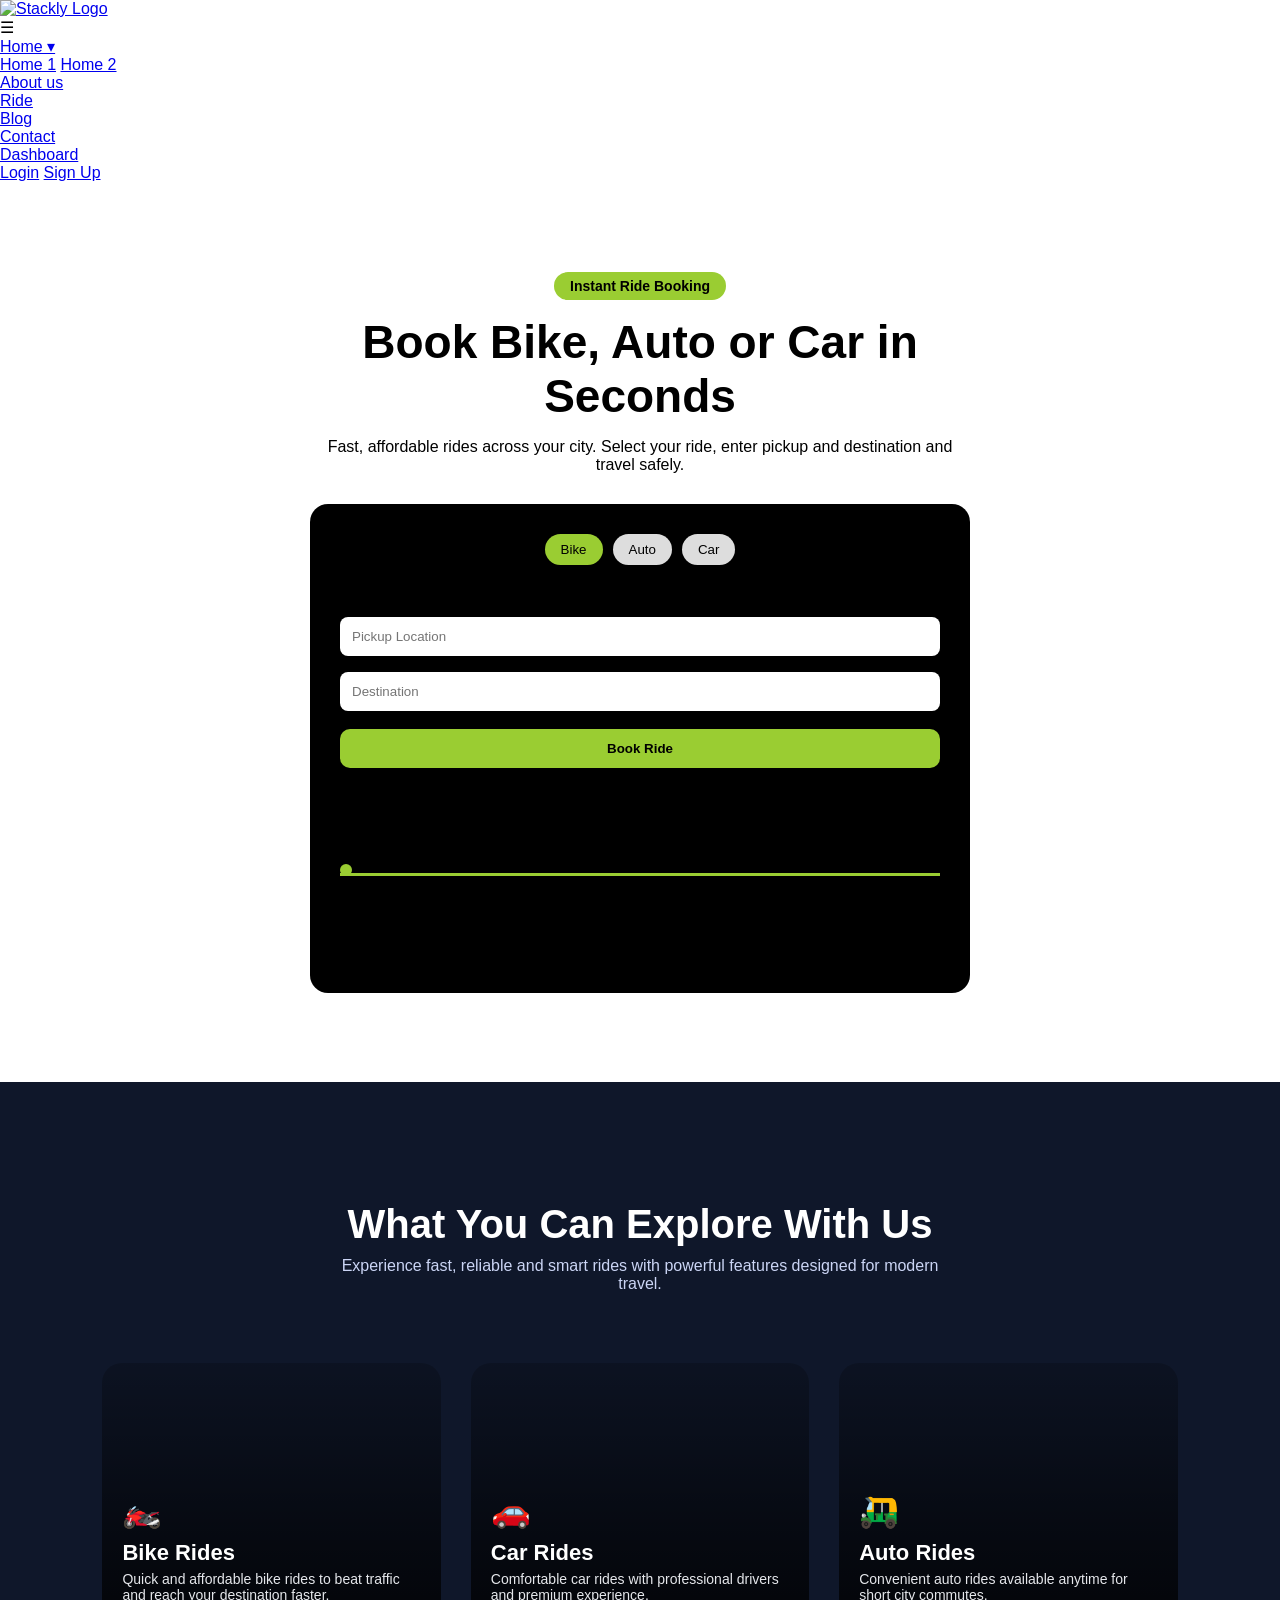
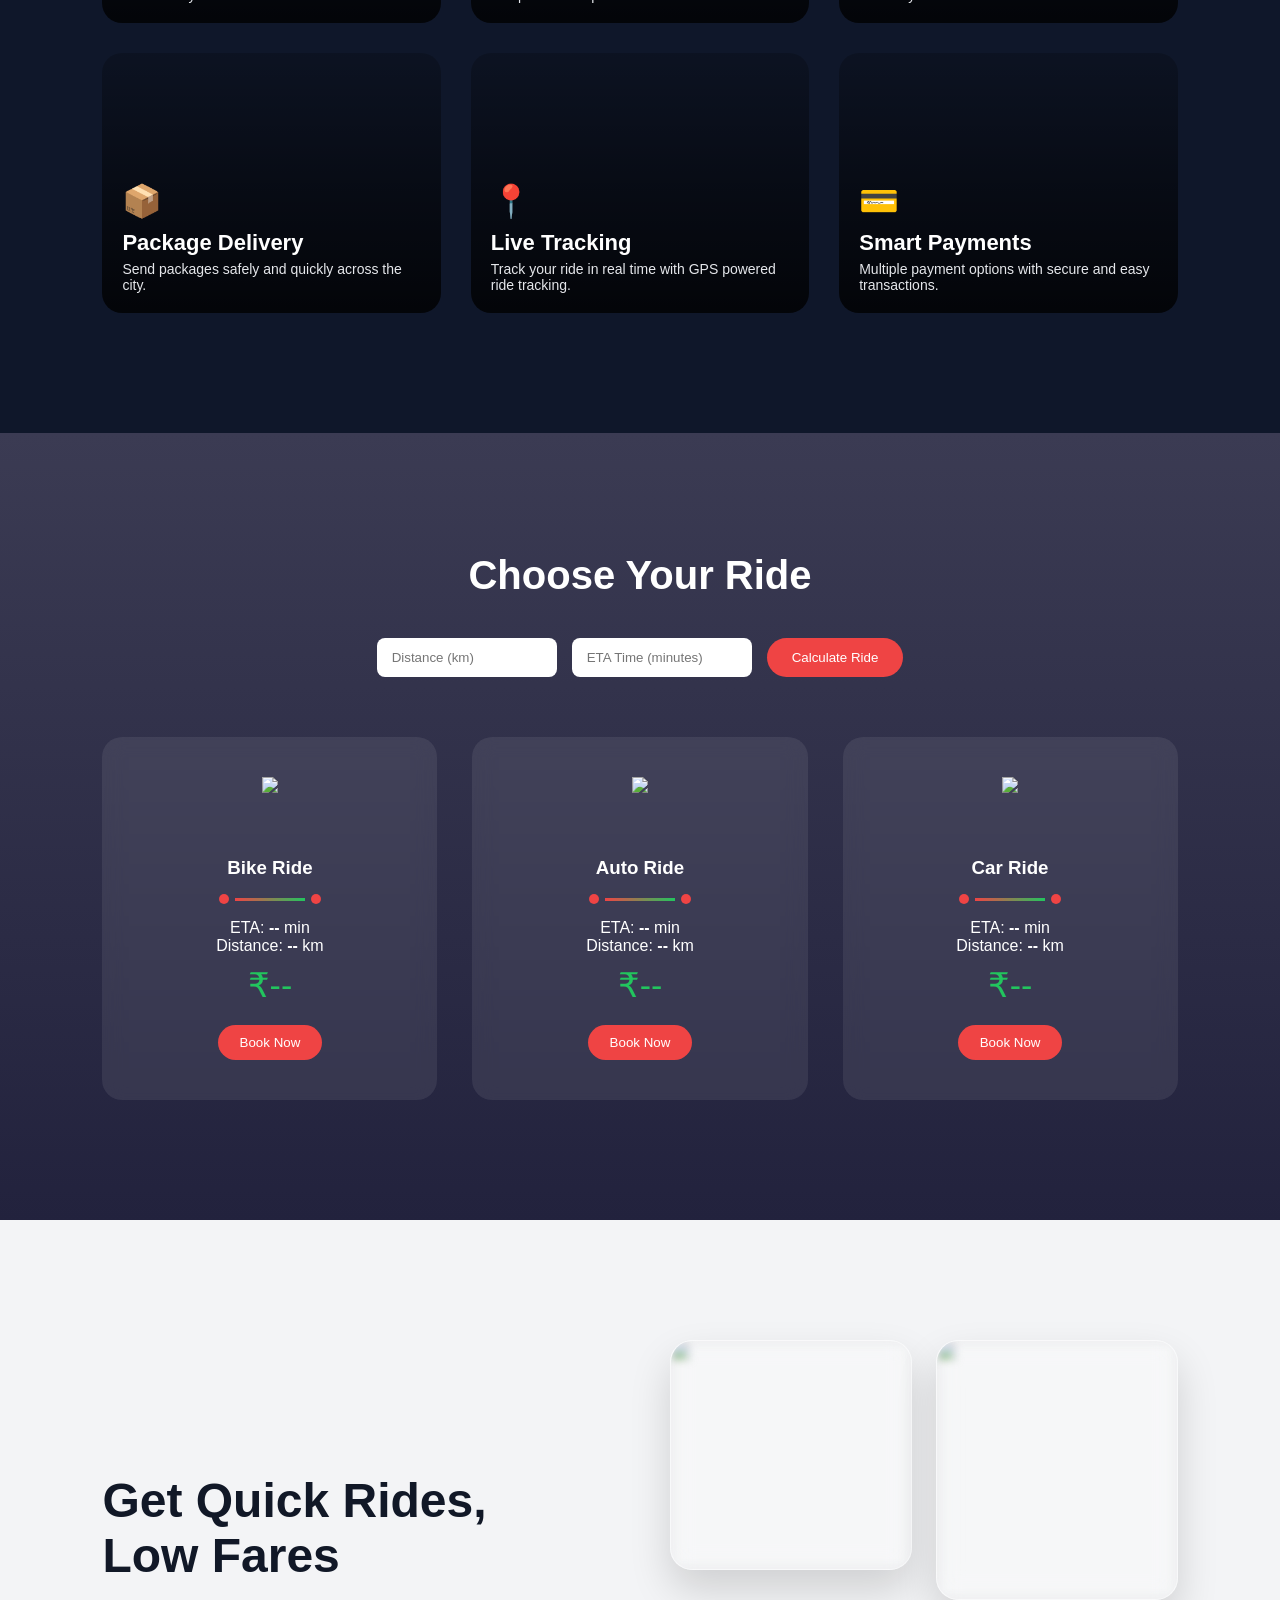
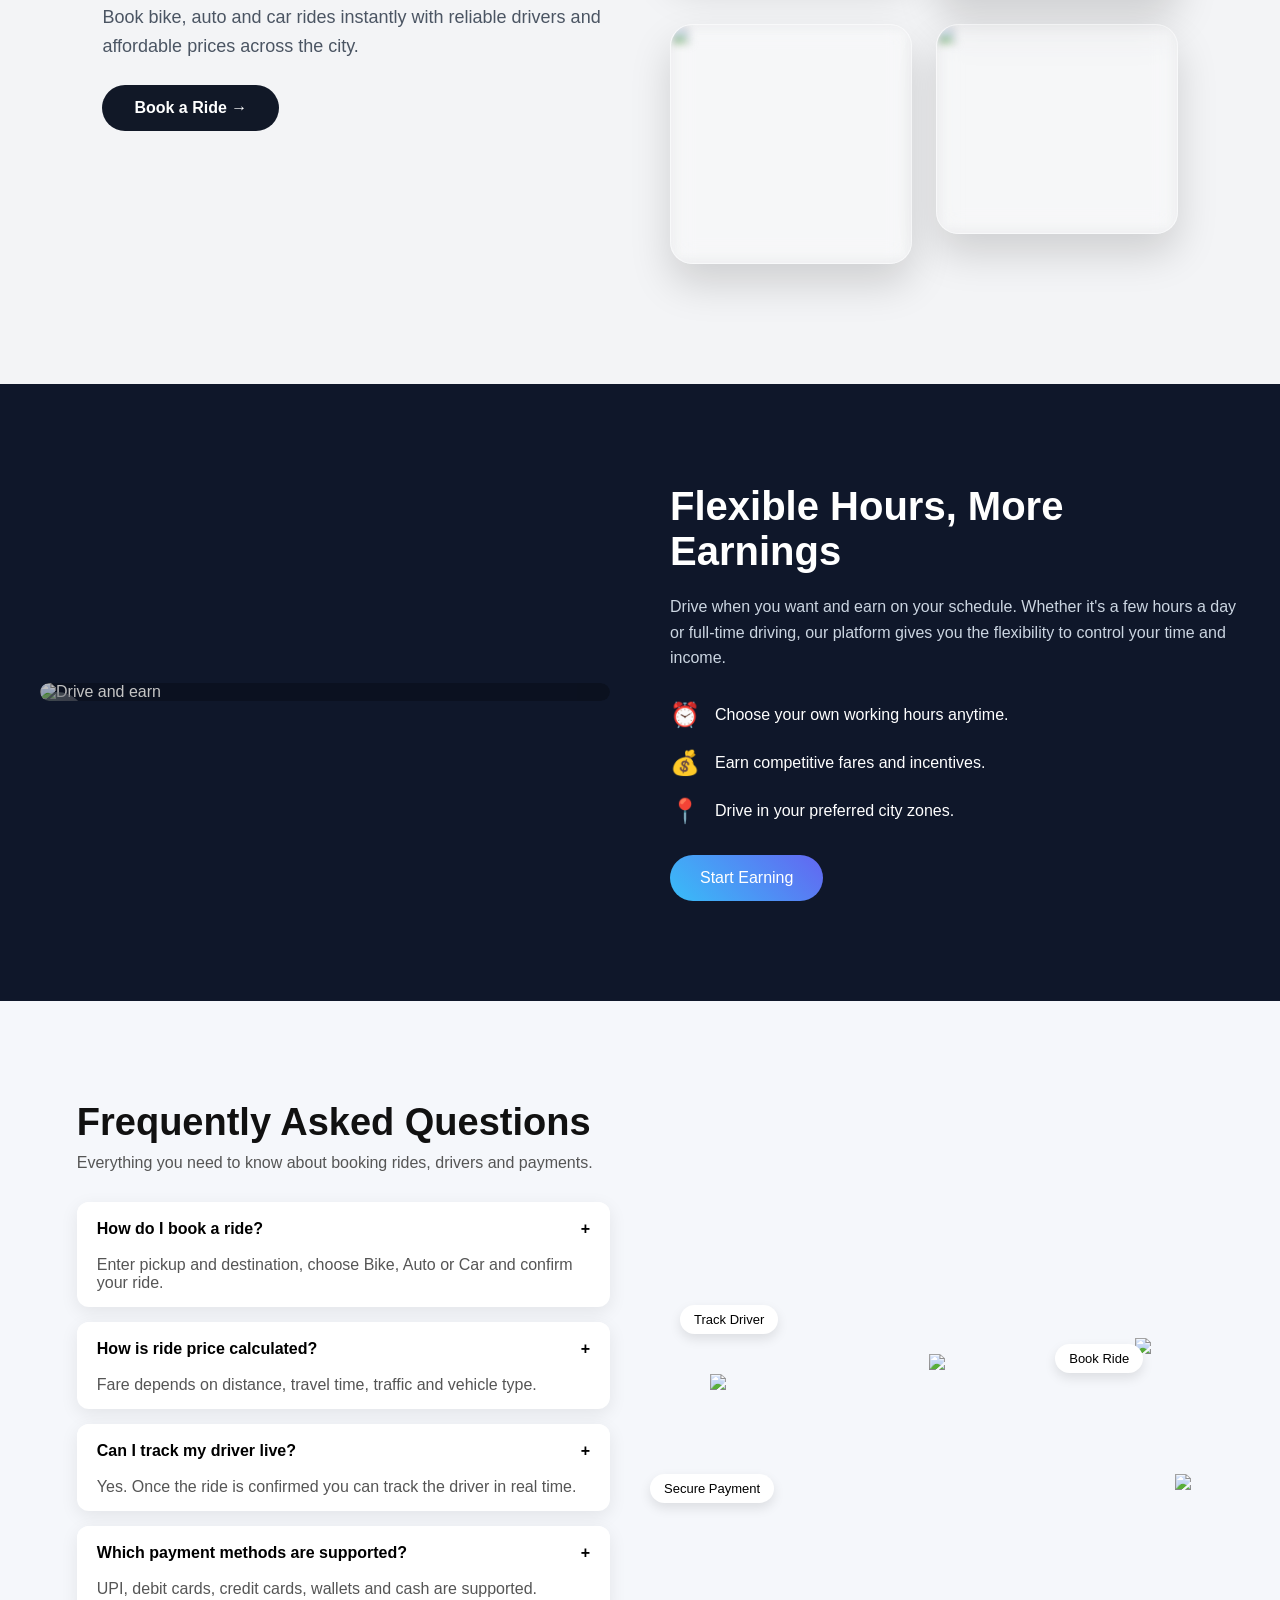
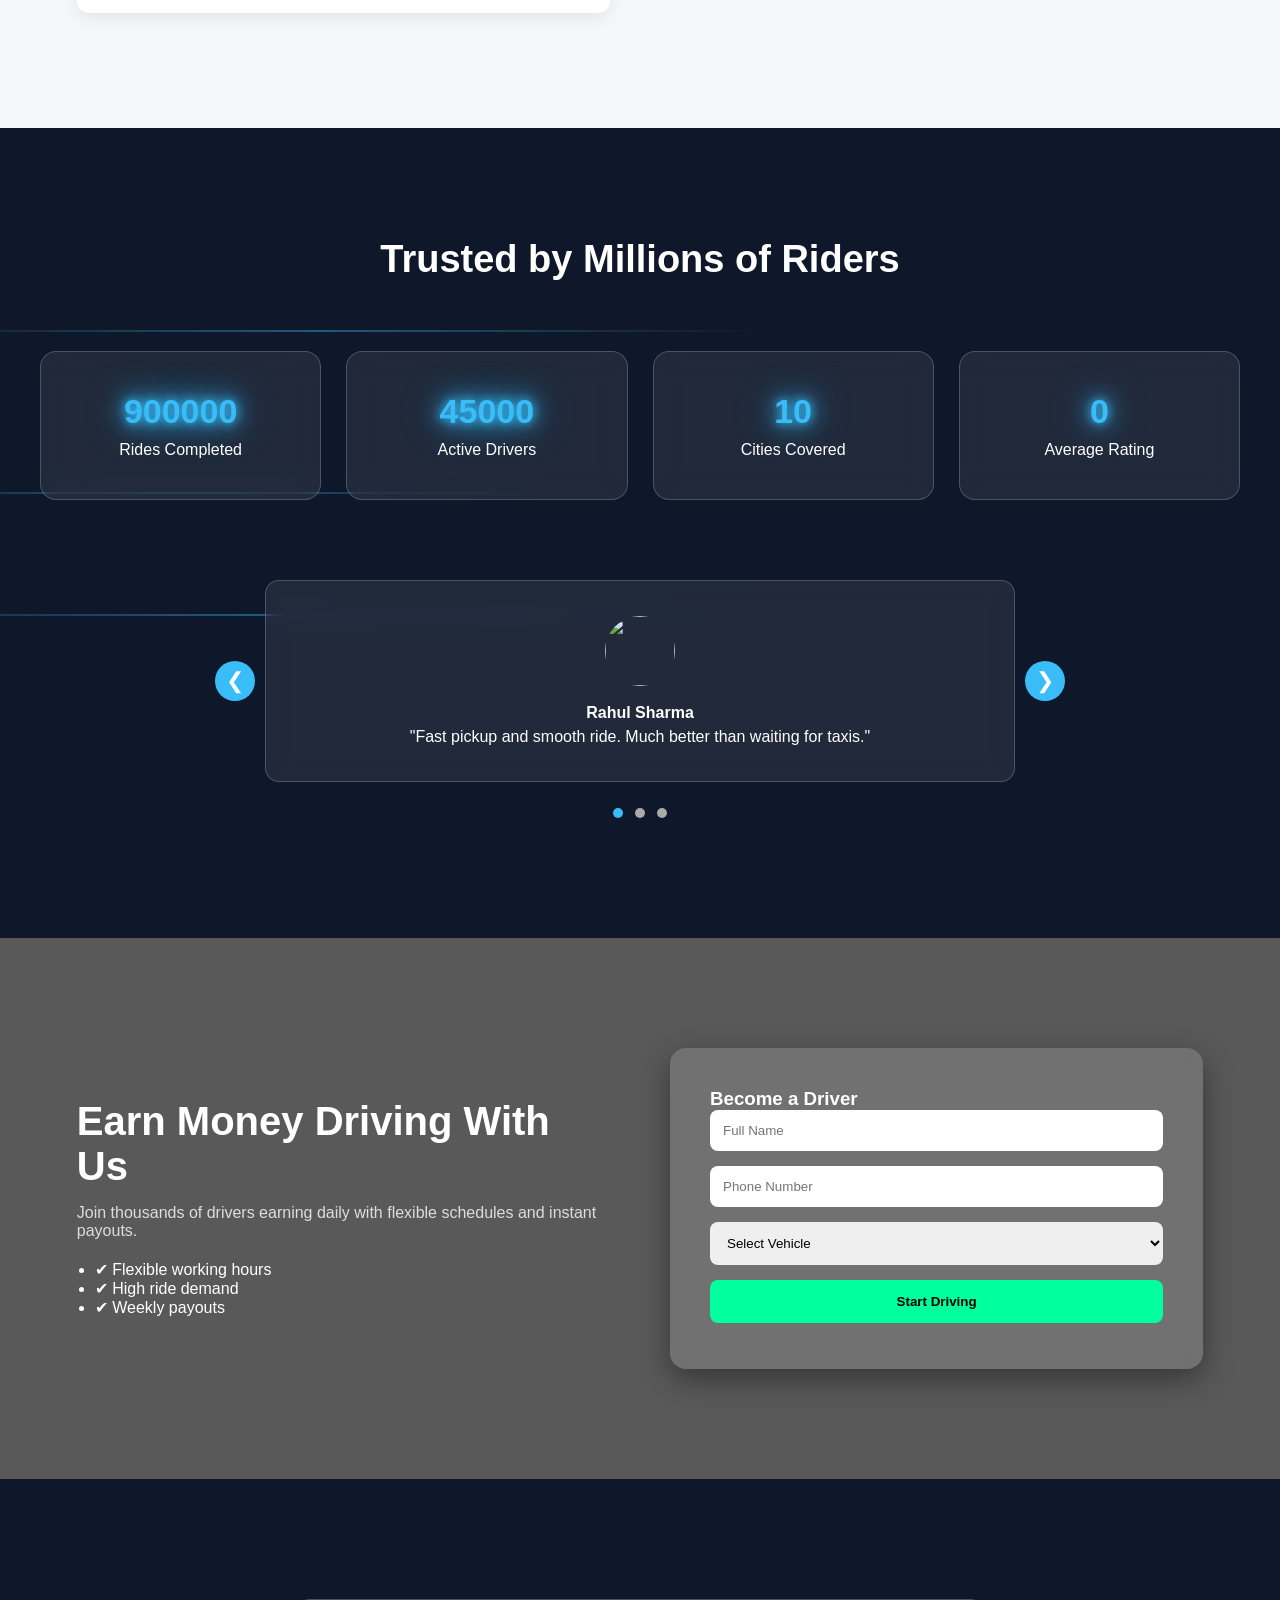
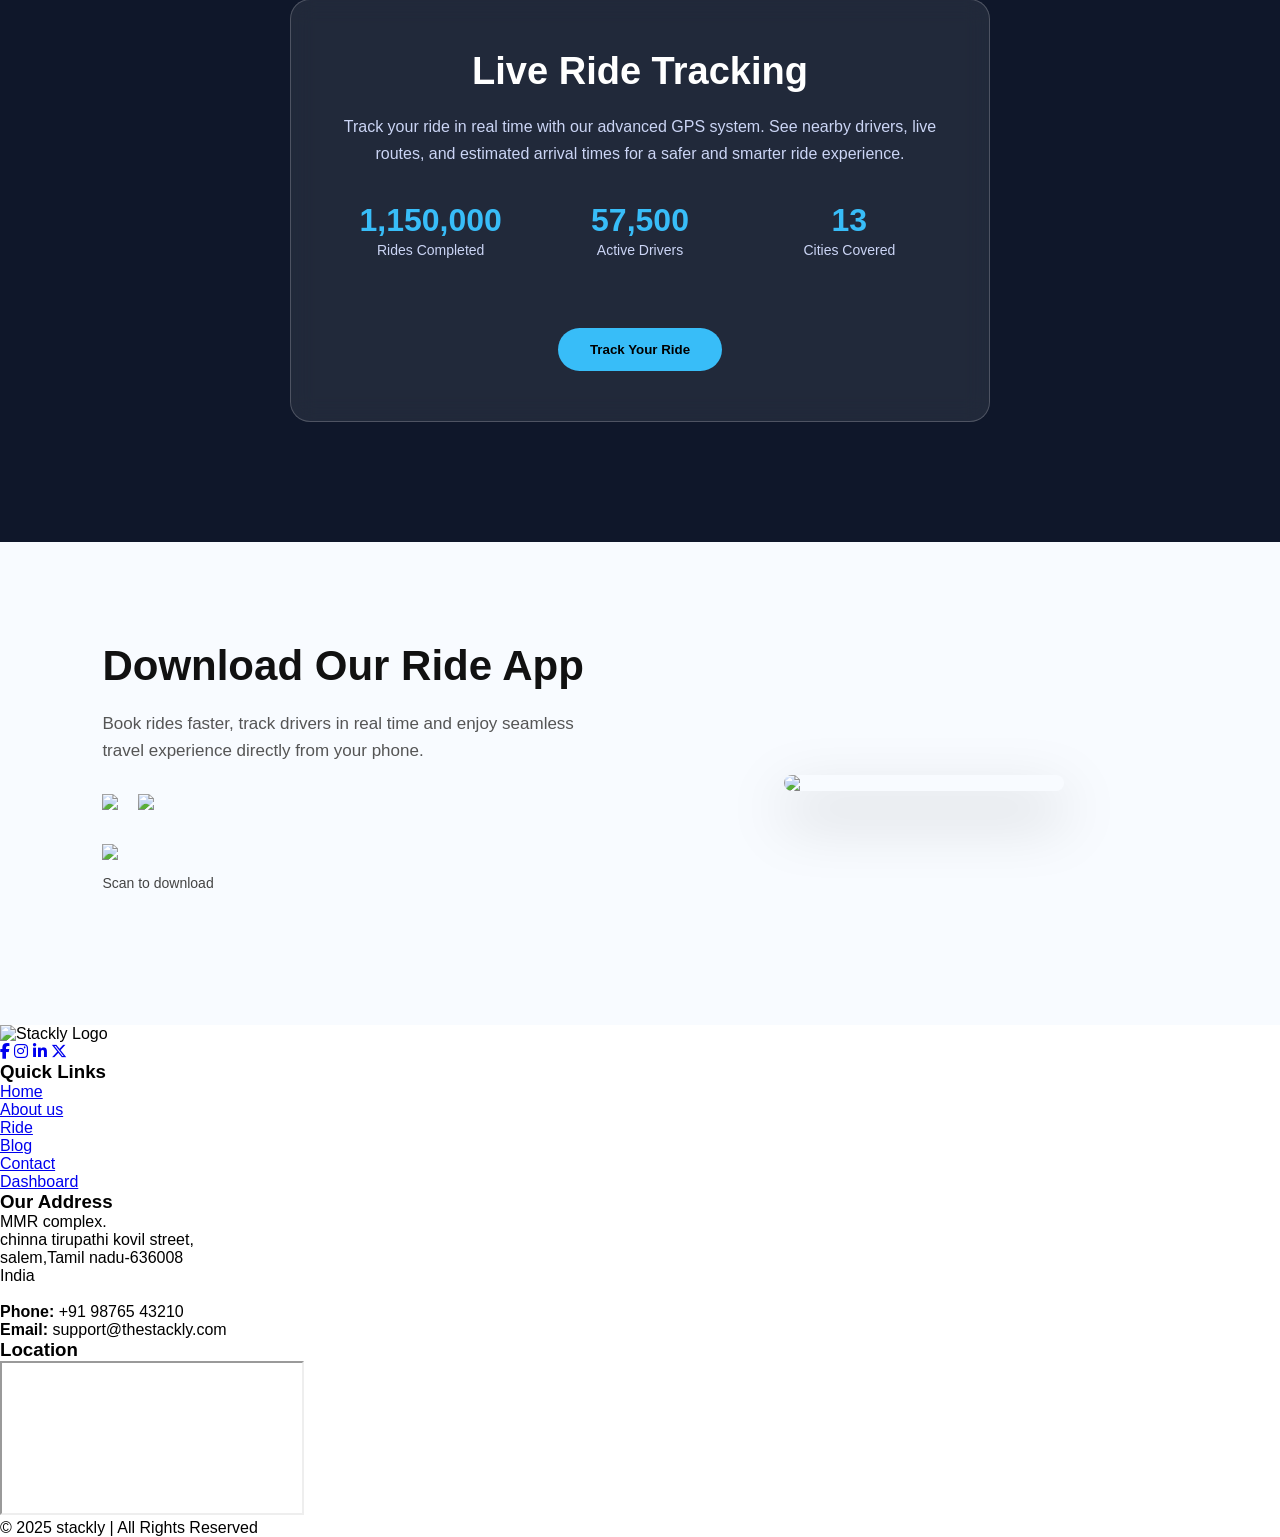
==== index.html @ 1cdca82f "Add files via upload" ====
<!DOCTYPE html>
<html lang="en">
<head>
<meta charset="UTF-8">
<meta name="viewport" content="width=device-width, initial-scale=1.0">
<link rel="stylesheet" href="style.css">
<link rel="stylesheet" href="https://unpkg.com/aos@2.3.4/dist/aos.css"/>
<link rel="stylesheet" href="https://cdnjs.cloudflare.com/ajax/libs/font-awesome/6.5.0/css/all.min.css">

<title>booking </title>

</head>


<body>
    

<header class="header" id="header">

<div class="nav-container">

<!-- STACKLY LOGO -->

<div class="logo">
    <a href="./index.html">
<img src="./logo.webp" alt="Stackly Logo"></a>
</div>

<div class="menu-toggle" id="menuToggle">☰</div>

<ul class="nav-menu" id="navMenu">

<li class="dropdown">

<a href="./index.html" class="active">Home ▾</a>

<div class="dropdown-menu">
<a href="./index.html">Home 1</a>
<a href="./home2.html">Home 2</a>
</div>

</li>

<li><a href="./about.html">About us</a></li>
<li><a href="./ride.html">Ride</a></li>
<li><a href="./blog.html">Blog</a></li>
<li><a href="./contact.html">Contact</a></li>
<li><a href="./dashboard.html">Dashboard</a></li>
<li class="nav-buttons">


<a href="login.html" class="login-btn">Login</a>
<a href="signup.html" class="signup-btn">Sign Up</a>

</li>

</ul>

</div>

</header>

<style>

*{
margin:0;
padding:0;
box-sizing:border-box;
font-family:Arial;
}

body{
overflow-x:hidden;
}

/* HERO */

.hero{
min-height:100vh;
display:flex;
align-items:center;
padding:80px 8%;
background:linear-gradient(130deg,#0f172a,#4338ca);
color:white;
position:relative;
overflow:hidden;
}

/* LOAD ANIMATION */

.fade-up{
opacity:0;
transform:translateY(60px);
transition:1s;
}

.fade-up.active{
opacity:1;
transform:translateY(0);
}

/* CONTAINER */

.container{
display:flex;
align-items:center;
justify-content:space-between;
gap:60px;
max-width:1300px;
margin:auto;
width:100%;
}

/* LEFT */

.left{
flex:1;
}

.badge{
background:rgba(255,255,255,0.2);
padding:10px 20px;
border-radius:30px;
display:inline-block;
margin-bottom:20px;
}

.left h1{
font-size:52px;
margin-bottom:20px;
}

.left p{
color:#ddd;
margin-bottom:30px;
max-width:520px;
}

/* GLASS CARD */

.card{
backdrop-filter:blur(20px);
background:rgba(255,255,255,0.1);
padding:25px;
border-radius:18px;
border:1px solid rgba(255,255,255,0.2);
max-width:420px;
}

/* RIDE SELECTOR */

.ride-type{
display:flex;
gap:10px;
margin-bottom:15px;
}

.ride-type button{
flex:1;
padding:10px;
border:none;
border-radius:10px;
background:#ffffff30;
color:white;
cursor:pointer;
}

.ride-type button.active{
background:#ff3b3b;
}

/* INPUT */

.card input{
width:100%;
padding:14px;
border:none;
border-radius:8px;
margin-bottom:12px;
}

/* ERROR */

.error{
color:#ffb3b3;
display:none;
font-size:14px;
margin-bottom:10px;
}

/* PRICE */

.price{
margin-bottom:10px;
font-weight:bold;
color:#00ffcc;
}

/* BUTTON */

.book{
width:100%;
padding:14px;
border:none;
background:#ff3b3b;
color:white;
border-radius:10px;
font-weight:bold;
cursor:pointer;
}

/* MAP */

.map{
margin-top:15px;
height:170px;
border-radius:12px;
overflow:hidden;
position:relative;
}

.map iframe{
width:100%;
height:100%;
border:none;
}

/* ROUTE LINE */

.route{
position:absolute;
width:3px;
height:70px;
background:#00ffcc;
left:50%;
top:30%;
animation:routeMove 3s infinite;
}

@keyframes routeMove{
0%{opacity:0}
50%{opacity:1}
100%{opacity:0}
}

/* DRIVER */

.driver{
position:absolute;
width:20px;
height:20px;
background:yellow;
border-radius:50%;
top:65%;
left:30%;
animation:driverMove 6s linear infinite;
}

@keyframes driverMove{
0%{left:30%;top:65%}
50%{left:50%;top:45%}
100%{left:70%;top:30%}
}

/* RIGHT SIDE SLANTED SCROLL */

.right{
flex:1;
height:520px;
overflow:hidden;
position:relative;
transform:rotate(-12deg);
}

.image-column{
display:flex;
flex-direction:column;
gap:30px;
animation:scrollImages 20s linear infinite;
}

.image-column img{
width:240px;
border-radius:20px;
box-shadow:0 20px 40px rgba(0,0,0,0.4);
animation:zoom 6s ease-in-out infinite;
}

@keyframes scrollImages{
0%{transform:translateY(0)}
100%{transform:translateY(-50%)}
}

/* ZOOM EFFECT */

@keyframes zoom{
0%{transform:scale(1)}
50%{transform:scale(1.1)}
100%{transform:scale(1)}
}
/* ROAD */

.road{
position:absolute;
bottom:-50px;   /* creates space above the road */
left:0;
width:100vw;
height:110px;
background:#1a1a1a;
overflow:hidden;
z-index:1;
}

/* ROAD LINE */

.road::before{
content:"";
position:absolute;
top:50%;
left:0;
width:200vw;
height:6px;

background:repeating-linear-gradient(
to right,
white 0px,
white 40px,
transparent 40px,
transparent 80px
);

animation:roadMove 3s linear infinite;
}

/* ROAD MOVEMENT */

@keyframes roadMove{

0%{
transform:translateX(0);
}

100%{
transform:translateX(-200px);
}

}

/* VEHICLES */

.vehicle{
position:absolute;
bottom:40px;  /* keeps vehicles aligned with road */
width:70px;
z-index:2;
animation:drive 10s linear infinite;
}

.vehicle.bike{
left:-200px;
animation-duration:8s;
}

.vehicle.car{
left:-150px;
animation-duration:12s;
}

@keyframes drive{

0%{
left:-200px;
}

100%{
left:110vw;
}

}

/* TABLET */

@media(max-width:992px){

.road{
height:100px;
bottom:-15px;
}

.vehicle{
width:60px;
bottom:35px;
}

}

/* MOBILE */

@media(max-width:600px){

.road{
height:90px;
bottom:-10px;
}

.vehicle{
width:50px;
bottom:30px;
}

}
/* VEHICLES */

.vehicle{
position:absolute;
bottom:25px;
width:70px;
animation:drive 10s linear infinite;
}

.vehicle.bike{
left:-200px;
animation-duration:8s;
}

.vehicle.car{
left:-150px;
animation-duration:12s;
}

@keyframes drive{
0%{left:-200px}
100%{left:110%}
}

/* RESPONSIVE */

@media(max-width:992px){

.container{
flex-direction:column;
text-align:center;
}

.left h1{
font-size:38px;
}

.right{
transform:none;
height:350px;
}

.image-column img{
width:200px;
}

}

@media(max-width:600px){

.left h1{
font-size:28px;
}

.left p{
font-size:14px;
}

.image-column img{
width:160px;
}

.vehicle{
width:55px;
}

}

</style>
</head>

<body>



<!-- HERO SECTION WITH VIDEO -->

<section class="uride-hero">

    <!-- BACKGROUND VIDEO -->
    <video autoplay muted loop playsinline class="uride-bg-video">
    <source src="./car.mp4" type="video/mp4">
    </video>
    
    <div class="uride-overlay"></div>
    
    <div class="uride-container">
    
    <div class="uride-content uride-fade">
    
    <span class="uride-badge">Instant Ride Booking</span>
    
    <h1>Book Bike, Auto or Car in Seconds</h1>
    
    <p>
    Fast, affordable rides across your city. Select your ride,
    enter pickup and destination and travel safely.
    </p>
    
    <!-- BOOKING CARD -->
    <div class="uride-card">
    
    <div class="uride-ride-type">
    <button class="active" data-price="50">Bike</button>
    <button data-price="80">Auto</button>
    <button data-price="120">Car</button>
    </div>
    
    <div class="uride-price">
    Estimated Price: ₹<span id="uridePrice">50</span>
    </div>
    
    <div class="uride-error" id="urideError">Please fill all details</div>
    
    <input id="uridePickup" type="text" placeholder="Pickup Location">
    <input id="urideDrop" type="text" placeholder="Destination">
    
    <button class="uride-book" onclick="urideBook()">Book Ride</button>
    
    <!-- MAP -->
    <div class="uride-map">
    
    <iframe
    src="https://maps.google.com/maps?q=chennai&t=&z=13&ie=UTF8&iwloc=&output=embed">
    </iframe>
    
    <div class="uride-route"></div>
    <div class="uride-driver"></div>
    
    </div>
    
    </div>
    
    </div>
    
    </div>
    
    <!-- VEHICLES -->
    <img class="uride-vehicle uride-bike"
    src="https://cdn-icons-png.flaticon.com/512/2972/2972185.png">
    
    <img class="uride-vehicle uride-car"
    src="https://cdn-icons-png.flaticon.com/512/744/744465.png">
    
    </section>

    <style>
        /* HERO SECTION */

.uride-hero{
position:relative;
height:100vh;
display:flex;
align-items:center;
justify-content:center;
text-align:center;
overflow:hidden;
color:black;
}

/* VIDEO */

.uride-bg-video{
position:absolute;
top:0;
left:0;
width:100%;
height:100%;
object-fit:cover;
z-index:-2;
}

.uride-overlay{
position:absolute;
top:0;
left:0;
width:100%;
height:100%;
/* background:rgba(0,0,0,0.6); */
z-index:-1;
}

/* CONTAINER */

.uride-container{
max-width:700px;
padding:20px;
}

/* BADGE */

.uride-badge{
background: yellowgreen;
padding:6px 16px;
border-radius:20px;
font-size:14px;
display:inline-block;
margin-bottom:15px;
color:black;
font-weight:600;
}

/* TITLE */

.uride-content h1{
font-size:46px;
margin-bottom:15px;
}

.uride-content p{
color: black;
margin-bottom:30px;
}

/* BOOK CARD */

.uride-card{
background: black;
backdrop-filter:blur(10px);
padding:30px;
border-radius:18px;
}

/* RIDE TYPES */

.uride-ride-type{
display:flex;
gap:10px;
justify-content:center;
margin-bottom:15px;
}

.uride-ride-type button{
padding:8px 16px;
border:none;
border-radius:20px;
cursor:pointer;
background:#ddd;
}

.uride-ride-type button.active{
background:yellowgreen;
color:#000;
}

/* PRICE */

.uride-price{
margin-bottom:10px;
font-weight:600;
}

/* ERROR */

.uride-error{
color:#ff6b6b;
display:none;
margin-bottom:10px;
}

/* INPUTS */

.uride-card input{
width:100%;
padding:12px;
margin:8px 0;
border-radius:8px;
border:none;
}

/* BUTTON */

.uride-book{
width:100%;
padding:12px;
border:none;
background:yellowgreen;
color:black;
border-radius:10px;
font-weight:bold;
cursor:pointer;
margin-top:10px;
}

/* MAP */

.uride-map{
margin-top:15px;
height:180px;
position:relative;
border-radius:10px;
overflow:hidden;
}

.uride-map iframe{           linear-gradient(90deg,transparent,#38bdf8,transparent);
width:100%;
height:100%;
border:0;
}

/* ROUTE ANIMATION */

.uride-route{
position:absolute;
top:50%;
left:0;
height:3px;
width:100%;
background: yellowgreen;
animation:urideRoute 4s linear infinite;
}

@keyframes urideRoute{
0%{transform:translateX(-100%);}
100%{transform:translateX(100%);}
}

/* DRIVER */

.uride-driver{
position:absolute;
top:45%;
left:0;
width:12px;
height:12px;
background:yellowgreen;
border-radius:50%;
animation:urideDriver 5s linear infinite;
}

@keyframes urideDriver{
0%{left:0}
100%{left:100%}
}

/* VEHICLES */

.uride-vehicle{
position:absolute;
bottom:40px;
width:60px;
opacity:0.9;
}

.uride-bike{
left:-80px;
animation:urideBike 14s linear infinite;
}

.uride-car{
right:-80px;
animation:urideCar 16s linear infinite;
}

@keyframes urideBike{
0%{left:-80px}
100%{left:110%}
}

@keyframes urideCar{
0%{right:-80px}
100%{right:110%}
}

/* FADE LOAD */

.uride-fade{
opacity:0;
transform:translateY(40px);
animation:urideFade 1.5s forwards;
animation-delay:0.5s;
}

@keyframes urideFade{
to{
opacity:1;
transform:translateY(0);
}
}

/* RESPONSIVE */

@media(max-width:768px){

.uride-content h1{
font-size:32px;
}

.uride-map{
height:150px;
}

}

@media(max-width:480px){

.uride-content h1{
font-size:26px;
}

.uride-card{
padding:20px;
}

}
    </style>

<script>

    /* PRICE SWITCH */
    
    const rideBtns=document.querySelectorAll(".uride-ride-type button");
    const price=document.getElementById("uridePrice");
    
    rideBtns.forEach(btn=>{
    btn.addEventListener("click",()=>{
    
    rideBtns.forEach(b=>b.classList.remove("active"));
    btn.classList.add("active");
    
    price.innerText=btn.dataset.price;
    
    });
    });
    
    
    /* BOOK RIDE */
    
    function urideBook(){
    
    let pickup=document.getElementById("uridePickup").value;
    let drop=document.getElementById("urideDrop").value;
    let error=document.getElementById("urideError");
    
    if(pickup=="" || drop==""){
    
    error.style.display="block";
    
    }else{
    
    window.location.href="404.html";
    
    }
    
    }
    
    </script>
<!-- ------------------------------ -->


<section class="explore-section">

    <div class="city-bg"></div>
    
    <div class="explore-container">
    
    <div class="explore-title fade-up">
    <h2>What You Can Explore With Us</h2>
    <p>Experience fast, reliable and smart rides with powerful features designed for modern travel.</p>
    </div>
    
    <div class="explore-grid">
    
    <div class="explore-card fade-up" style="background-image:url('https://images.unsplash.com/photo-1558981403-c5f9899a28bc')">
    <div class="explore-overlay"></div>
    <div class="explore-content">
    <div class="icon">🏍️</div>
    <h3>Bike Rides</h3>
    <p>Quick and affordable bike rides to beat traffic and reach your destination faster.</p>
    </div>
    </div>
    
    <div class="explore-card fade-up" style="background-image:url('./cab\ .webp')">
    <div class="explore-overlay"></div>
    <div class="explore-content">
    <div class="icon">🚗</div>
    <h3>Car Rides</h3>
    <p>Comfortable car rides with professional drivers and premium experience.</p>
    </div>
    </div>
    
    <div class="explore-card fade-up" style="background-image:url('./auto.webp')">
    <div class="explore-overlay"></div>
    <div class="explore-content">
    <div class="icon">🛺</div>
    <h3>Auto Rides</h3>
    <p>Convenient auto rides available anytime for short city commutes.</p>
    </div>
    </div>
    
    <div class="explore-card fade-up" style="background-image:url('./taxi.webp')">
    <div class="explore-overlay"></div>
    <div class="explore-content">
    <div class="icon">📦</div>
    <h3>Package Delivery</h3>
    <p>Send packages safely and quickly across the city.</p>
    </div>
    </div>
    
    <div class="explore-card fade-up" style="background-image:url('./location.webp')">
    <div class="explore-overlay"></div>
    <div class="explore-content">
    <div class="icon">📍</div>
    <h3>Live Tracking</h3>
    <p>Track your ride in real time with GPS powered ride tracking.</p>
    </div>
    </div>
    
    <div class="explore-card fade-up" style="background-image:url('./payment1.webp')">
    <div class="explore-overlay"></div>
    <div class="explore-content">
    <div class="icon">💳</div>
    <h3>Smart Payments</h3>
    <p>Multiple payment options with secure and easy transactions.</p>
    </div>
    </div>
    
    </div>
    
    </div>
    
    </section>

    <style>
        /* SECTION */

.explore-section{
position:relative;
padding:120px 8%;
background:#0f172a;
overflow:hidden;
color:white;
}

/* CITY BACKGROUND */

.city-bg{
position:absolute;
top:0;
left:0;
width:100%;
height:100%;
background:url("./taxi1.webp") center/cover no-repeat;
opacity:0.15;
z-index:0;
}

/* CONTAINER */

.explore-container{
max-width:1300px;
margin:auto;
position:relative;
z-index:2;
}

/* TITLE */

.explore-title{
text-align:center;
margin-bottom:70px;
}

.explore-title h2{
font-size:40px;
margin-bottom:10px;
}

.explore-title p{
max-width:600px;
margin:auto;
color:#cbd5f5;
}

/* GRID */

.explore-grid{
display:grid;
grid-template-columns:repeat(3,1fr);
gap:30px;
}

/* CARD */

.explore-card{
position:relative;
height:260px;
background-size:cover;
background-position:center;
border-radius:20px;
overflow:hidden;
animation:zoomCard 8s ease-in-out infinite;
transition:0.4s;
}

/* ZOOM ANIMATION */

@keyframes zoomCard{

0%{transform:scale(1)}

50%{transform:scale(1.05)}

100%{transform:scale(1)}

}

/* OVERLAY */

.explore-overlay{
position:absolute;
top:0;
left:0;
width:100%;
height:100%;
background:linear-gradient(to top,rgba(0,0,0,0.8),rgba(0,0,0,0.2));
}

/* CONTENT */

.explore-content{
position:absolute;
bottom:20px;
left:20px;
right:20px;
z-index:2;
}

.explore-content .icon{
font-size:32px;
margin-bottom:10px;
}

.explore-content h3{
margin-bottom:5px;
font-size:22px;
}

.explore-content p{
font-size:14px;
color:#e5e7eb;
}

/* HOVER EFFECT */

.explore-card:hover{
transform:scale(1.08);
}

/* SCROLL ANIMATION */

.fade-up{
opacity:0;
transform:translateY(40px);
transition:0.8s;
}

.fade-up.active{
opacity:1;
transform:translateY(0);
}

/* TABLET */

@media(max-width:992px){

.explore-grid{
grid-template-columns:repeat(2,1fr);
}

.explore-title h2{
font-size:34px;
}

}

/* MOBILE */

@media(max-width:600px){

.explore-grid{
grid-template-columns:1fr;
}

.explore-title h2{
font-size:28px;
}

.explore-card{
height:220px;
}

}
    </style>

<script>

    const observer=new IntersectionObserver(entries=>{
    entries.forEach(entry=>{
    if(entry.isIntersecting){
    entry.target.classList.add("active")
    }
    })
    })
    
    document.querySelectorAll(".fade-up")
    .forEach(el=>observer.observe(el))
    
    </script>

<section class="rbd-pricing-section">

    <h2 class="rbd-title">Choose Your Ride</h2>
    
    <div class="rbd-input-area">
    
    <input type="number" id="rbd-distance" placeholder="Distance (km)">
    <input type="number" id="rbd-time" placeholder="ETA Time (minutes)">
    
    <button onclick="rbdCalculateRide()">Calculate Ride</button>
    
    </div>
    
    
    <div class="rbd-grid">
    
    <!-- BIKE -->
    
    <div class="rbd-card rbd-reveal" data-rate="8">
    
    <div class="rbd-vehicle">
    <img src="./bike .webp">
    </div>
    
    <h3>Bike Ride</h3>
    
    <div class="rbd-route">
    <span></span>
    <div class="rbd-line"></div>
    <span></span>
    </div>
    
    <p>ETA: <b class="rbd-eta">--</b> min</p>
    <p>Distance: <b class="rbd-km">--</b> km</p>
    
    <p class="rbd-price">₹<span class="rbd-cost">--</span></p>
    
    <button onclick="rbdGo404()">Book Now</button>
    
    </div>
    
    
    
    <!-- AUTO -->
    
    <div class="rbd-card rbd-reveal" data-rate="12">
    
    <div class="rbd-vehicle">
    <img src="./auto.webp">
    </div>
    
    <h3>Auto Ride</h3>
    
    <div class="rbd-route">
    <span></span>
    <div class="rbd-line"></div>
    <span></span>
    </div>
    
    <p>ETA: <b class="rbd-eta">--</b> min</p>
    <p>Distance: <b class="rbd-km">--</b> km</p>
    
    <p class="rbd-price">₹<span class="rbd-cost">--</span></p>
    
    <button onclick="rbdGo404()">Book Now</button>
    
    </div>
    
    
    
    <!-- CAR -->
    
    <div class="rbd-card rbd-reveal" data-rate="18">
    
    <div class="rbd-vehicle">
    <img src="./cab .webp">
    </div>
    
    <h3>Car Ride</h3>
    
    <div class="rbd-route">
    <span></span>
    <div class="rbd-line"></div>
    <span></span>
    </div>
    
    <p>ETA: <b class="rbd-eta">--</b> min</p>
    <p>Distance: <b class="rbd-km">--</b> km</p>
    
    <p class="rbd-price">₹<span class="rbd-cost">--</span></p>
    
    <button onclick="rbdGo404()">Book Now</button>
    
    </div>
    
    </div>
    
    </section>

    <style>
        /* SECTION BACKGROUND */

.rbd-pricing-section{

padding:120px 8%;

background:
linear-gradient(rgba(10,10,40,0.8),rgba(10,10,40,0.9)),
url("./taxi.webp");

background-size:cover;
background-position:center;

color:white;

text-align:center;

}

/* TITLE */

.rbd-title{

font-size:40px;
margin-bottom:40px;

}

/* INPUT AREA */

.rbd-input-area{

display:flex;
justify-content:center;
gap:15px;
margin-bottom:60px;
flex-wrap:wrap;

}

.rbd-input-area input{

padding:12px 15px;
border-radius:8px;
border:none;
width:180px;

}

.rbd-input-area button{

padding:12px 25px;
border:none;
background:#ef4444;
color:white;
border-radius:25px;
cursor:pointer;

}

/* GRID */

.rbd-grid{

display:grid;
grid-template-columns:repeat(3,1fr);
gap:35px;
max-width:1200px;
margin:auto;

}

/* CARD */

.rbd-card{

background:rgba(255,255,255,0.08);
backdrop-filter:blur(10px);

padding:40px;
border-radius:20px;

transition:0.4s;

opacity:0;
transform:translateY(60px);

}

/* SHOW ANIMATION */

.rbd-card.rbd-show{

opacity:1;
transform:translateY(0);

}

/* HOVER */

.rbd-card:hover{

transform:translateY(-12px);
box-shadow:0 25px 45px rgba(0,0,0,0.4);

}

/* VEHICLE ICON */

.rbd-vehicle{

height:70px;
margin-bottom:10px;
animation:rbdSlide 4s infinite ease-in-out;

}

.rbd-vehicle img{

height:100%;

}

/* SLIDE ANIMATION */

@keyframes rbdSlide{

0%{transform:translateX(0)}

50%{transform:translateX(20px)}

100%{transform:translateX(0)}

}

/* ROUTE PREVIEW */

.rbd-route{

display:flex;
align-items:center;
justify-content:center;
margin:15px 0;

}

.rbd-route span{

width:10px;
height:10px;
background:#ef4444;
border-radius:50%;

}

.rbd-line{

height:3px;
width:70px;
background:linear-gradient(90deg,#ef4444,#22c55e);
margin:0 6px;
animation:rbdRoute 2s linear infinite;

}

@keyframes rbdRoute{

0%{background-position:0}

100%{background-position:100px}

}

/* PRICE */

.rbd-price{

font-size:34px;
color:#22c55e;
margin:10px 0;

}

/* BUTTON */

.rbd-card button{

margin-top:10px;
padding:10px 22px;
background:#ef4444;
border:none;
color:white;
border-radius:20px;
cursor:pointer;

}

/* TABLET */

@media(max-width:992px){

.rbd-grid{

grid-template-columns:repeat(2,1fr);

}

}

/* MOBILE */

@media(max-width:600px){

.rbd-grid{

grid-template-columns:1fr;

}

.rbd-title{

font-size:28px;

}

}
    </style>

<script>

    /* 404 REDIRECT */
    
    function rbdGo404(){
    
    window.location.href="404.html"
    
    }
    
    
    /* PRICE CALCULATION */
    
    function rbdCalculateRide(){
    
    let km=document.getElementById("rbd-distance").value
    let time=document.getElementById("rbd-time").value
    
    if(km=="" || time==""){
    
    alert("Please fill distance and ETA")
    return
    
    }
    
    document.querySelectorAll(".rbd-card").forEach(card=>{
    
    let rate=card.getAttribute("data-rate")
    
    let price=(km*rate)+(time*2)
    
    card.querySelector(".rbd-cost").innerText=Math.round(price)
    card.querySelector(".rbd-eta").innerText=time
    card.querySelector(".rbd-km").innerText=km
    
    })
    
    }
    
    
    /* SCROLL REVEAL */
    
    const rbdReveal=document.querySelectorAll(".rbd-reveal")
    
    const rbdObserver=new IntersectionObserver(entries=>{
    
    entries.forEach((entry,index)=>{
    
    if(entry.isIntersecting){
    
    setTimeout(()=>{
    
    entry.target.classList.add("rbd-show")
    
    },index*200)
    
    }
    
    })
    
    },{threshold:0.2})
    
    rbdReveal.forEach(el=>{
    
    rbdObserver.observe(el)
    
    })
    
    </script>
    <!-- ----------------------------- -->

    <section class="rf-ride-section">

        <div class="rf-container">
        
        <!-- LEFT CONTENT -->
        
        <div class="rf-content rf-reveal-left">
        
        <h2>Get Quick Rides,<br>Low Fares</h2>
        
        <p>
        Book bike, auto and car rides instantly with reliable drivers
        and affordable prices across the city.
        </p>
        
        <a href="404.html" class="rf-btn">
        Book a Ride →
        </a>
        
        </div>
        
        
        <!-- RIGHT IMAGES -->
        
        <div class="rf-image-grid">
        
        <div class="rf-card rf-card1 rf-reveal-right">
        <img src="./auto.webp">
        </div>
        
        <div class="rf-card rf-card2 rf-reveal-top">
        <img src="./cab .webp">
        </div>
        
        <div class="rf-card rf-card3 rf-reveal-bottom">
        <img src="./bike .webp">
        </div>
        
        <div class="rf-card rf-card4 rf-reveal-right">
        <img src="./taxi1.webp">
        </div>
        
        </div>
        
        </div>
        
        </section>

        <style>
            /* SECTION */

.rf-ride-section{
padding:120px 8%;
background:#f3f4f6;
font-family:Arial;
overflow:hidden;
}

/* CONTAINER */

.rf-container{
max-width:1200px;
margin:auto;
display:grid;
grid-template-columns:1fr 1fr;
align-items:center;
gap:60px;
}

/* CONTENT */

.rf-content h2{
font-size:48px;
font-weight:700;
color:#111827;
margin-bottom:20px;
}

.rf-content p{
font-size:18px;
color:#4b5563;
line-height:1.6;
margin-bottom:25px;
}

/* BUTTON */

.rf-btn{
display:inline-block;
background:#111827;
color:white;
padding:14px 32px;
border-radius:40px;
text-decoration:none;
font-weight:600;
transition:0.3s;
}

.rf-btn:hover{
background:#000;
}

/* IMAGE GRID */

.rf-image-grid{
display:grid;
grid-template-columns:repeat(2,1fr);
gap:24px;
}

/* GLASSMORPHISM CARD */

.rf-card{
position:relative;
overflow:hidden;
border-radius:22px;

background:rgba(255,255,255,0.25);
backdrop-filter:blur(12px);
border:1px solid rgba(255,255,255,0.3);

box-shadow:0 20px 40px rgba(0,0,0,0.15);

animation:rfFloat 6s ease-in-out infinite;
transition:0.5s;
}

/* IMAGE */

.rf-card img{
width:100%;
height:100%;
object-fit:cover;
filter:blur(4px);
transition:0.5s;
}

/* HOVER EFFECT */

.rf-card:hover img{
filter:blur(0);
transform:scale(1.1);
}

/* DIFFERENT SHAPES */

.rf-card1{height:230px}
.rf-card2{height:260px}
.rf-card3{height:240px}
.rf-card4{height:210px}

/* FLOATING ANIMATION */

@keyframes rfFloat{

0%{transform:translateY(0)}
50%{transform:translateY(-15px)}
100%{transform:translateY(0)}

}

/* SCROLL REVEAL */

.rf-reveal-left,
.rf-reveal-right,
.rf-reveal-top,
.rf-reveal-bottom{
opacity:0;
transition:1s;
}

.rf-reveal-left{transform:translateX(-60px)}
.rf-reveal-right{transform:translateX(60px)}
.rf-reveal-top{transform:translateY(-60px)}
.rf-reveal-bottom{transform:translateY(60px)}

.rf-show{
opacity:1;
transform:translate(0);
}

/* TABLET */

@media(max-width:992px){

.rf-container{
grid-template-columns:1fr;
text-align:center;
gap:50px;
}

.rf-content h2{
font-size:38px;
}

}

/* MOBILE */

@media(max-width:600px){

.rf-content h2{
font-size:30px;
}

.rf-image-grid{
grid-template-columns:1fr 1fr;
gap:18px;
}

.rf-card1,.rf-card2,.rf-card3,.rf-card4{
height:180px;
}

}
        </style>

<script>

    const rfElements=document.querySelectorAll(
    ".rf-reveal-left,.rf-reveal-right,.rf-reveal-top,.rf-reveal-bottom"
    )
    
    const rfObserver=new IntersectionObserver(entries=>{
    
    entries.forEach(entry=>{
    
    if(entry.isIntersecting){
    entry.target.classList.add("rf-show")
    }
    
    })
    
    },{threshold:0.2})
    
    rfElements.forEach(el=>{
    rfObserver.observe(el)
    })
    
    </script>
<!-- ------------------------ -->

<script>

    /* FAQ TOGGLE */
    
    const items=document.querySelectorAll(".uxfaq-item")
    
    items.forEach(item=>{
    
    item.querySelector(".uxfaq-question").addEventListener("click",()=>{
    
    item.classList.toggle("active")
    
    })
    
    })
    
    
    /* SCROLL ANIMATION */
    
    const reveal=document.querySelectorAll(".uxfaq-reveal")
    
    const observer=new IntersectionObserver(entries=>{
    
    entries.forEach((entry,index)=>{
    
    if(entry.isIntersecting){
    
    setTimeout(()=>{
    
    entry.target.classList.add("uxfaq-show")
    
    },index*150)
    
    }
    
    })
    
    },{threshold:0.2})
    
    reveal.forEach(el=>{
    observer.observe(el)
    })
    
    </script>
    <!-- ------------------------ -->

    <section class="fxe-section">

        <div class="fxe-container">
        
        <!-- LEFT IMAGE -->
        
        <div class="fxe-image-box fxe-reveal">
        
        <img src="taxi.webp" alt="Drive and earn">
        
        <div class="fxe-floating-icon icon1">💰</div>
        <div class="fxe-floating-icon icon2">⏰</div>
        <div class="fxe-floating-icon icon3">🚗</div>
        
        </div>
        
        
        
        <!-- RIGHT CONTENT -->
        
        <div class="fxe-content">
        
        <h2 class="fxe-title fxe-reveal">
        Flexible Hours, More Earnings
        </h2>
        
        <p class="fxe-text fxe-reveal">
        Drive when you want and earn on your schedule. Whether it's a few hours a day or full-time driving, our platform gives you the flexibility to control your time and income.
        </p>
        
        <div class="fxe-points">
        
        <div class="fxe-point fxe-reveal">
        <span>⏰</span>
        <p>Choose your own working hours anytime.</p>
        </div>
        
        <div class="fxe-point fxe-reveal">
        <span>💰</span>
        <p>Earn competitive fares and incentives.</p>
        </div>
        
        <div class="fxe-point fxe-reveal">
        <span>📍</span>
        <p>Drive in your preferred city zones.</p>
        </div>
        
        </div>
        <a href="./404.html">
        <button class="fxe-btn fxe-reveal"></a>
        Start Earning
        </button>
        
        </div>
        
        </div>
        
        </section>

        <style>
            /* SECTION */

.fxe-section{
padding:100px 20px;
background:#0f172a;
color:white;
font-family:Arial;
overflow:hidden;
}

.fxe-container{
max-width:1200px;
margin:auto;
display:flex;
align-items:center;
gap:60px;
}


/* IMAGE BOX */

.fxe-image-box{
position:relative;
flex:1;
border-radius:60px;
overflow:hidden;
}

.fxe-image-box img{
width:100%;
height:100%;
object-fit:cover;
display:block;
border-radius:60px;
}

/* CYLINDER CURVE CORNERS */

.fxe-image-box::before{
content:"";
position:absolute;
inset:0;
border-radius:60px;
box-shadow:inset 0 0 60px rgba(0,0,0,0.3);
}


/* FLOATING ICONS */

.fxe-floating-icon{
position:absolute;
font-size:28px;
background:rgba(255,255,255,0.15);
backdrop-filter:blur(8px);
padding:10px;
border-radius:50%;
animation:fxeFloat 4s ease-in-out infinite;
}

.icon1{top:20px;left:20px;}
.icon2{bottom:40px;right:20px;}
.icon3{top:50%;left:-10px;}

@keyframes fxeFloat{
0%,100%{transform:translateY(0);}
50%{transform:translateY(-10px);}
}


/* CONTENT */

.fxe-content{
flex:1;
}

.fxe-title{
font-size:40px;
margin-bottom:20px;
}

.fxe-text{
color:#cbd5e1;
margin-bottom:30px;
line-height:1.6;
}


/* POINTS */

.fxe-points{
display:flex;
flex-direction:column;
gap:20px;
margin-bottom:30px;
}

.fxe-point{
display:flex;
align-items:center;
gap:15px;
font-size:16px;
}

.fxe-point span{
font-size:24px;
}


/* BUTTON */

.fxe-btn{
background:linear-gradient(45deg,#38bdf8,#6366f1);
border:none;
padding:14px 30px;
border-radius:30px;
color:white;
font-size:16px;
cursor:pointer;
transition:.3s;
}

.fxe-btn:hover{
transform:translateY(-3px);
box-shadow:0 10px 25px rgba(0,0,0,0.4);
}


/* SCROLL REVEAL */

.fxe-reveal{
opacity:0;
transform:translateY(60px);
transition:1s;
}

.fxe-reveal.active{
opacity:1;
transform:translateY(0);
}


/* RESPONSIVE */

@media(max-width:992px){

.fxe-container{
flex-direction:column;
text-align:center;
}

.fxe-content{
margin-top:30px;
}

.fxe-point{
justify-content:center;
}

.fxe-title{
font-size:32px;
}

}

@media(max-width:600px){

.fxe-title{
font-size:26px;
}

.fxe-text{
font-size:14px;
}

.fxe-btn{
width:100%;
}

}
            </style>

<script>

    const fxeElements=document.querySelectorAll(".fxe-reveal");
    
    function fxeReveal(){
    
    fxeElements.forEach((el,i)=>{
    
    const top=el.getBoundingClientRect().top;
    const windowHeight=window.innerHeight;
    
    if(top<windowHeight-100){
    
    setTimeout(()=>{
    el.classList.add("active");
    },i*200);
    
    }
    
    });
    
    }
    
    window.addEventListener("scroll",fxeReveal);
    
    </script>
    <!-- --------------------------- -->



    <section class="rbfaq-section">

        <div class="rbfaq-wrapper">
        
        <!-- LEFT SIDE -->
        
        <div class="rbfaq-left">
        
        <h2 class="rbfaq-title">Frequently Asked Questions</h2>
        
        <p class="rbfaq-subtitle">
        Everything you need to know about booking rides, drivers and payments.
        </p>
        
        <div class="rbfaq-list">
        
        <div class="rbfaq-item rbfaq-reveal">
        <button class="rbfaq-question">
        How do I book a ride?
        <span>+</span>
        </button>
        
        <div class="rbfaq-answer">
        Enter pickup and destination, choose Bike, Auto or Car and confirm your ride.
        </div>
        </div>
        
        
        <div class="rbfaq-item rbfaq-reveal">
        <button class="rbfaq-question">
        How is ride price calculated?
        <span>+</span>
        </button>
        
        <div class="rbfaq-answer">
        Fare depends on distance, travel time, traffic and vehicle type.
        </div>
        </div>
        
        
        <div class="rbfaq-item rbfaq-reveal">
        <button class="rbfaq-question">
        Can I track my driver live?
        <span>+</span>
        </button>
        
        <div class="rbfaq-answer">
        Yes. Once the ride is confirmed you can track the driver in real time.
        </div>
        </div>
        
        
        <div class="rbfaq-item rbfaq-reveal">
        <button class="rbfaq-question">
        Which payment methods are supported?
        <span>+</span>
        </button>
        
        <div class="rbfaq-answer">
        UPI, debit cards, credit cards, wallets and cash are supported.
        </div>
        </div>
        
        </div>
        
        </div>
        
        
        <!-- RIGHT SIDE -->
        
        <div class="rbfaq-right rbfaq-reveal">
        
        <img src="./question.webp" class="rbfaq-main">
        
        <img src="./plus.webp" class="rbfaq-icon i1">
        <img src="./cab .webp" class="rbfaq-icon i2">
        <img src="./auto.webp" class="rbfaq-icon i3">
        
        <div class="rbfaq-bubble b1">Book Ride</div>
        <div class="rbfaq-bubble b2">Track Driver</div>
        <div class="rbfaq-bubble b3">Secure Payment</div>
        
        </div>
        
        </div>
        
        </section>

        <style>
            /* SECTION */

.rbfaq-section{
width:100%;
padding:100px 6%;
background:#f5f7fb;
box-sizing:border-box;
font-family:Arial, sans-serif;
}

/* CONTAINER */

.rbfaq-wrapper{
max-width:1200px;
margin:auto;

display:grid;
grid-template-columns:1fr 1fr;
gap:60px;
align-items:center;
}

/* TITLE */

.rbfaq-title{
font-size:38px;
margin-bottom:10px;
color:#111;
}

.rbfaq-subtitle{
color:#555;
margin-bottom:30px;
}

/* FAQ CARD */

.rbfaq-item{
background:#fff;
border-radius:12px;
margin-bottom:15px;
box-shadow:0 5px 18px rgba(0,0,0,0.08);
overflow:hidden;
}

/* QUESTION */

.rbfaq-question{
width:100%;
border:none;
background:#fff;
padding:18px 20px;

display:flex;
justify-content:space-between;
align-items:center;

font-size:16px;
font-weight:600;
cursor:pointer;
}

/* ANSWER */

.rbfaq-answer{
max-height:0;
overflow:hidden;
padding:0 20px;
transition:0.4s ease;
color:#555;
}

.rbfaq-item.active .rbfaq-answer{
max-height:120px;
padding-bottom:15px;
}

/* RIGHT SIDE */

.rbfaq-right{
position:relative;
text-align:center;
}

/* MAIN IMAGE */

.rbfaq-main{
width:260px;
max-width:100%;
}

/* FLOAT ICON */

.rbfaq-icon{
position:absolute;
width:38px;
animation:rbfaqFloat 4s infinite ease-in-out;
}

.i1{top:20px;left:40px;}
.i2{bottom:20px;right:30px;}
.i3{top:120px;right:-10px;}

/* BUBBLES */

.rbfaq-bubble{
position:absolute;
background:#fff;
padding:7px 14px;
border-radius:20px;
font-size:13px;
box-shadow:0 5px 12px rgba(0,0,0,0.1);
animation:rbfaqFloat 5s infinite;
}

.b1{top:-10px;right:60px;}
.b2{bottom:40px;left:10px;}
.b3{top:120px;left:-20px;}

/* FLOAT */

@keyframes rbfaqFloat{

0%{transform:translateY(0)}
50%{transform:translateY(-10px)}
100%{transform:translateY(0)}

}

/* SCROLL ANIMATION */

.rbfaq-reveal{
opacity:0;
transform:translateY(40px);
transition:all .6s ease;
}

.rbfaq-reveal.active{
opacity:1;
transform:translateY(0);
}

/* TABLET */

@media(max-width:992px){

.rbfaq-wrapper{
grid-template-columns:1fr;
text-align:center;
}

.rbfaq-right{
margin-top:40px;
}

}

/* MOBILE */

@media(max-width:600px){

.rbfaq-title{
font-size:28px;
}

.rbfaq-main{
width:200px;
}

}
        </style>

<script>

    /* FAQ ACCORDION */
    
    document.querySelectorAll(".rbfaq-question").forEach(btn=>{
    
    btn.addEventListener("click",()=>{
    
    const parent=btn.closest(".rbfaq-item")
    parent.classList.toggle("active")
    
    })
    
    })
    
    
    /* SCROLL REVEAL */
    
    const rbfaqElements=document.querySelectorAll(".rbfaq-reveal")
    
    const rbfaqObserver=new IntersectionObserver((entries)=>{
    
    entries.forEach((entry)=>{
    
    if(entry.isIntersecting){
    
    entry.target.classList.add("active")
    
    }
    
    })
    
    },{threshold:0.2})
    
    rbfaqElements.forEach(el=>{
    rbfaqObserver.observe(el)
    })
    
    </script>
    
<!-- ---------------- -->


<section class="mxr-stat-section">

    <div class="mxr-map-bg">
    
    <div class="mxr-route r1"></div>
    <div class="mxr-route r2"></div>
    <div class="mxr-route r3"></div>
    
    <span class="mxr-vehicle v1">🚗</span>
    <span class="mxr-vehicle v2">🏍️</span>
    <span class="mxr-vehicle v3">🛺</span>
    
    </div>
    
    
    <div class="mxr-container">
    
    <h2 class="mxr-title mxr-reveal">
    Trusted by Millions of Riders
    </h2>
    
    
    <!-- COUNTERS -->
    
    <div class="mxr-counters">
    
    <div class="mxr-card mxr-reveal">
    <h3 class="mxr-number" data-target="10000000">0</h3>
    <p>Rides Completed</p>
    </div>
    
    <div class="mxr-card mxr-reveal">
    <h3 class="mxr-number" data-target="500000">0</h3>
    <p>Active Drivers</p>
    </div>
    
    <div class="mxr-card mxr-reveal">
    <h3 class="mxr-number" data-target="120">0</h3>
    <p>Cities Covered</p>
    </div>
    
    <div class="mxr-card mxr-reveal">
    <h3 class="mxr-number" data-target="4.9">0</h3>
    <p>Average Rating</p>
    </div>
    
    </div>
    
    
    
    <!-- TESTIMONIAL SLIDER -->
    
    <div class="mxr-slider mxr-reveal">
    
    <button class="mxr-arrow mxr-prev">&#10094;</button>
    
    <div class="mxr-slider-wrapper">
    
    <div class="mxr-track">
    
    <div class="mxr-testimonial">
    <img src="./sana.webp">
    <h4>Rahul Sharma</h4>
    <p>"Fast pickup and smooth ride. Much better than waiting for taxis."</p>
    </div>
    
    <div class="mxr-testimonial">
    <img src="./nithiya.webp">
    <h4>Anita Verma</h4>
    <p>"Affordable rides and great drivers. I use it daily."</p>
    </div>
    
    <div class="mxr-testimonial">
    <img src="./arjun.webp">
    <h4>Arjun Patel</h4>
    <p>"Bike rides are perfect for city traffic."</p>
    </div>
    
    </div>
    
    </div>
    
    <button class="mxr-arrow mxr-next">&#10095;</button>
    
    </div>
    
    <div class="mxr-dots"></div>
    
    </div>
    
    </section>

    <Style>
        /* SECTION */

.mxr-stat-section{
padding:110px 20px;
background:#0f172a;
color:white;
position:relative;
overflow:hidden;
font-family:Arial;
}

.mxr-container{
max-width:1200px;
margin:auto;
text-align:center;
}

.mxr-title{
font-size:38px;
margin-bottom:70px;
}


/* MAP BACKGROUND */

.mxr-map-bg{
position:absolute;
top:0;
left:0;
width:100%;
height:100%;
overflow:hidden;
pointer-events:none;
}


/* ROUTES */

.mxr-route{
position:absolute;
height:2px;
background:linear-gradient(90deg,transparent,#38bdf8,transparent);
animation:mxrRoute 6s linear infinite;
opacity:.4;
}

.r1{top:25%;width:70%;left:-10%;}
.r2{top:60%;width:80%;left:-20%;}
.r3{top:45%;width:60%;left:-15%;}

@keyframes mxrRoute{
0%{transform:translateX(-100%);}
100%{transform:translateX(100%);}
}


/* VEHICLES */

.mxr-vehicle{
position:absolute;
font-size:26px;
opacity:.3;
animation:mxrMove 14s linear infinite;
}

.v1{top:10%;left:-10%;}
.v2{top:70%;left:-20%;}
.v3{top:40%;left:-15%;}

@keyframes mxrMove{
0%{transform:translateX(0);}
100%{transform:translateX(140vw);}
}


/* COUNTERS */

.mxr-counters{
display:grid;
grid-template-columns:repeat(4,1fr);
gap:25px;
margin-bottom:80px;
}

/* GLASS CARD */

.mxr-card{
padding:40px 25px;
border-radius:16px;
background:rgba(255,255,255,0.08);
backdrop-filter:blur(14px);
border:1px solid rgba(255,255,255,0.2);
transition:.3s;
}

.mxr-card:hover{
transform:translateY(-8px);
}

/* GLOW COUNTER */

.mxr-number{
font-size:34px;
margin-bottom:10px;
color:#38bdf8;
text-shadow:
0 0 10px #38bdf8,
0 0 20px #38bdf8,
0 0 40px #38bdf8;
animation:mxrGlow 2s infinite alternate;
}

@keyframes mxrGlow{
from{opacity:.7;}
to{opacity:1;}
}


/* TESTIMONIAL */

.mxr-slider{
max-width:750px;
margin:auto;
position:relative;
}

.mxr-slider-wrapper{
overflow:hidden;
}

.mxr-track{
display:flex;
transition:.5s;
}

.mxr-testimonial{
min-width:100%;
padding:35px;
border-radius:14px;
background:rgba(255,255,255,0.08);
backdrop-filter:blur(12px);
border:1px solid rgba(255,255,255,0.2);
}

.mxr-testimonial img{
width:70px;
height:70px;
border-radius:50%;
margin-bottom:12px;
}

.mxr-testimonial h4{
margin:6px 0;
}


/* ARROWS */

.mxr-arrow{
position:absolute;
top:50%;
transform:translateY(-50%);
background:#38bdf8;
border:none;
color:white;
width:40px;
height:40px;
border-radius:50%;
font-size:22px;
cursor:pointer;
}

.mxr-prev{left:-50px;}
.mxr-next{right:-50px;}


/* DOTS */

.mxr-dots{
margin-top:20px;
}

.mxr-dots span{
width:10px;
height:10px;
background:#aaa;
display:inline-block;
border-radius:50%;
margin:6px;
cursor:pointer;
}

.mxr-dots .active{
background:#38bdf8;
}


/* SCROLL REVEAL */

.mxr-reveal{
opacity:0;
transform:translateY(60px);
transition:1s;
}

.mxr-reveal.active{
opacity:1;
transform:translateY(0);
}


/* RESPONSIVE */

@media(max-width:992px){

.mxr-counters{
grid-template-columns:repeat(2,1fr);
}

.mxr-prev{left:-30px;}
.mxr-next{right:-30px;}

}

@media(max-width:600px){

.mxr-title{
font-size:28px;
}

.mxr-counters{
grid-template-columns:1fr;
}

.mxr-arrow{
display:none;
}

.mxr-testimonial{
padding:25px;
}

}
        </style>

<script>

    /* COUNTER ANIMATION */
    
    const counters=document.querySelectorAll(".mxr-number");
    
    function startCounter(){
    
    counters.forEach(counter=>{
    
    const target=+counter.getAttribute("data-target");
    
    let count=0;
    
    const update=()=>{
    
    count+=target/200;
    
    if(count<target){
    
    counter.innerText=Math.floor(count);
    
    requestAnimationFrame(update);
    
    }else{
    
    counter.innerText=target;
    
    }
    
    };
    
    update();
    
    });
    
    }
    
    
    /* SCROLL REVEAL */
    
    const reveals=document.querySelectorAll(".mxr-reveal");
    
    function revealScroll(){
    
    reveals.forEach((el,i)=>{
    
    const top=el.getBoundingClientRect().top;
    
    const windowHeight=window.innerHeight;
    
    if(top<windowHeight-100){
    
    setTimeout(()=>{
    
    el.classList.add("active");
    
    },i*200);
    
    }
    
    });
    
    }
    
    window.addEventListener("scroll",()=>{
    
    revealScroll();
    startCounter();
    
    });
    
    
    /* SLIDER */
    
    const track=document.querySelector(".mxr-track");
    const slides=document.querySelectorAll(".mxr-testimonial");
    const next=document.querySelector(".mxr-next");
    const prev=document.querySelector(".mxr-prev");
    const dotsContainer=document.querySelector(".mxr-dots");
    
    let index=0;
    
    /* CREATE DOTS */
    
    slides.forEach((_,i)=>{
    
    const dot=document.createElement("span");
    
    if(i===0) dot.classList.add("active");
    
    dotsContainer.appendChild(dot);
    
    dot.addEventListener("click",()=>{
    
    index=i;
    updateSlider();
    
    });
    
    });
    
    const dots=document.querySelectorAll(".mxr-dots span");
    
    function updateSlider(){
    
    track.style.transform=`translateX(-${index*100}%)`;
    
    dots.forEach(d=>d.classList.remove("active"));
    
    dots[index].classList.add("active");
    
    }
    
    next.onclick=()=>{
    
    index=(index+1)%slides.length;
    
    updateSlider();
    
    };
    
    prev.onclick=()=>{
    
    index=(index-1+slides.length)%slides.length;
    
    updateSlider();
    
    };
    
    </script>
    <!-- ---------------- -->
    <section class="drvjoinx-section">

        <div class="drvjoinx-bg"></div>
        
        <div class="drvjoinx-wrapper">
        
        <!-- LEFT CONTENT -->
        
        <div class="drvjoinx-text drvjoinx-anim">
        
        <h2 class="drvjoinx-title">Earn Money Driving With Us</h2>
        
        <p class="drvjoinx-desc">
        Join thousands of drivers earning daily with flexible schedules and instant payouts.
        </p>
        
        <ul class="drvjoinx-list">
        <li>✔ Flexible working hours</li>
        <li>✔ High ride demand</li>
        <li>✔ Weekly payouts</li>
        </ul>
        
        </div>
        
        
        <!-- GLASS CARD -->
        
        <div class="drvjoinx-card drvjoinx-anim">
        
        <h3>Become a Driver</h3>
        
        <form id="drvjoinxForm">
        
        <input type="text" id="drvjoinxName" placeholder="Full Name">
        
        <input type="tel" id="drvjoinxPhone" placeholder="Phone Number">
        
        <select id="drvjoinxVehicle">
        <option value="">Select Vehicle</option>
        <option>Bike</option>
        <option>Auto</option>
        <option>Car</option>
        </select>
        
        <button type="submit">Start Driving</button>
        
        <p id="drvjoinxError"></p>
        
        </form>
        
        </div>
        
        </div>
        
        </section>

        <style>
            /* SECTION */

.drvjoinx-section{
position:relative;
width:100%;
padding:110px 6%;
box-sizing:border-box;
font-family:Arial, sans-serif;
overflow:hidden;
}

/* BACKGROUND IMAGE */

.drvjoinx-bg{
position:absolute;
top:0;
left:0;
width:100%;
height:100%;
background:url("./taxi.webp") center/cover no-repeat;
z-index:0;
}

/* DARK OVERLAY */

.drvjoinx-bg::after{
content:"";
position:absolute;
top:0;
left:0;
width:100%;
height:100%;
background:rgba(0,0,0,0.65);
}

/* WRAPPER */

.drvjoinx-wrapper{
position:relative;
z-index:2;

max-width:1200px;
margin:auto;

display:grid;
grid-template-columns:1fr 1fr;
gap:60px;
align-items:center;

color:white;
}

/* TEXT */

.drvjoinx-title{
font-size:40px;
margin-bottom:15px;
}

.drvjoinx-desc{
margin-bottom:20px;
color:#ddd;
}

.drvjoinx-list{
padding-left:18px;
}

/* GLASS CARD */

.drvjoinx-card{
background:rgba(255,255,255,0.15);
backdrop-filter:blur(12px);
padding:40px;
border-radius:16px;
box-shadow:0 10px 30px rgba(0,0,0,0.4);
}

/* FORM */

.drvjoinx-card input,
.drvjoinx-card select{
width:100%;
padding:13px;
margin-bottom:15px;
border:none;
border-radius:8px;
outline:none;
}

/* BUTTON */

.drvjoinx-card button{
width:100%;
padding:14px;
border:none;
border-radius:8px;
background:#00ff9d;
font-weight:bold;
cursor:pointer;
transition:0.3s;
}

.drvjoinx-card button:hover{
background:#00cc7a;
}

/* ERROR TEXT */

#drvjoinxError{
color:#ff8080;
font-size:14px;
margin-top:6px;
}

/* SCROLL ANIMATION */

.drvjoinx-anim{
opacity:0;
transform:translateY(40px);
transition:0.6s ease;
}

.drvjoinx-anim.show{
opacity:1;
transform:translateY(0);
}

/* TABLET */

@media(max-width:992px){

.drvjoinx-wrapper{
grid-template-columns:1fr;
text-align:center;
}

.drvjoinx-card{
margin-top:30px;
}

}

/* MOBILE */

@media(max-width:600px){

.drvjoinx-title{
font-size:28px;
}

.drvjoinx-card{
padding:25px;
}

}
        </style>

<script>

    /* FORM VALIDATION */
    
    document.getElementById("drvjoinxForm").addEventListener("submit",function(e){
    
    e.preventDefault()
    
    let name=document.getElementById("drvjoinxName").value.trim()
    let phone=document.getElementById("drvjoinxPhone").value.trim()
    let vehicle=document.getElementById("drvjoinxVehicle").value
    let error=document.getElementById("drvjoinxError")
    
    if(name==="" || phone==="" || vehicle===""){
    
    error.innerText="Please fill details"
    
    }else{
    
    window.location.href="404.html"
    
    }
    
    })
    
    
    /* SCROLL ANIMATION */
    
    const drvjoinxElements=document.querySelectorAll(".drvjoinx-anim")
    
    const drvjoinxObserver=new IntersectionObserver((entries)=>{
    
    entries.forEach(entry=>{
    
    if(entry.isIntersecting){
    
    entry.target.classList.add("show")
    
    }
    
    })
    
    },{threshold:0.2})
    
    drvjoinxElements.forEach(el=>{
    drvjoinxObserver.observe(el)
    })
    
    </script>
    <!-- ------------------------- -->
    <!-- UBER LIVE MAP SECTION -->

<section class="ubmap-section">

    <div class="ubmap-bg">
    
    <!-- moving route lines -->
    <div class="ubmap-route route1"></div>
    <div class="ubmap-route route2"></div>
    <div class="ubmap-route route3"></div>
    
    <!-- floating cars -->
    <div class="ubmap-car car1">🚗</div>
    <div class="ubmap-car car2">🚕</div>
    <div class="ubmap-car car3">🚙</div>
    
    </div>
    
    
    <div class="ubmap-container ubmap-fade">
    
    <div class="ubmap-card">
    
    <h2>Live Ride Tracking</h2>
    
    <p>
    Track your ride in real time with our advanced GPS system.
    See nearby drivers, live routes, and estimated arrival times
    for a safer and smarter ride experience.
    </p>
    
    
    <div class="ubmap-stats">
    
    <div class="ubmap-stat">
    <h3 class="ub-counter" data-target="10000000">0</h3>
    <p>Rides Completed</p>
    </div>
    
    <div class="ubmap-stat">
    <h3 class="ub-counter" data-target="500000">0</h3>
    <p>Active Drivers</p>
    </div>
    
    <div class="ubmap-stat">
    <h3 class="ub-counter" data-target="120">0</h3>
    <p>Cities Covered</p>
    </div>
    
    </div>
    <a href="./404.html">
    <button class="ubmap-btn">Track Your Ride</button></a>
    
    </div>
    
    </div>
    
    </section>

    <style>
        /* LIVE MAP SECTION */

.ubmap-section{
position:relative;
padding:120px 8%;
background:#0f172a;
color:white;
overflow:hidden;
}

/* MAP BACKGROUND */

.ubmap-bg{
position:absolute;
top:0;
left:0;
width:100%;
height:100%;
overflow:hidden;
z-index:1;
background:url("https://www.transparenttextures.com/patterns/cartographer.png");
opacity:0.15;
}

/* ROUTE LINES */

.ubmap-route{
position:absolute;
height:3px;
background:linear-gradient(90deg,transparent,#38bdf8,transparent);
animation:ubroute 6s linear infinite;
}

.route1{
top:30%;
width:60%;
left:-60%;
}

.route2{
top:60%;
width:50%;
left:-50%;
animation-delay:2s;
}

.route3{
top:45%;
width:70%;
left:-70%;
animation-delay:4s;
}

@keyframes ubroute{
0%{left:-70%;}
100%{left:120%;}
}

/* FLOATING CARS */

.ubmap-car{
position:absolute;
font-size:24px;
animation:ubcar 10s linear infinite;
}

.car1{
top:25%;
left:-10%;
animation-duration:12s;
}

.car2{
top:55%;
left:-20%;
animation-duration:15s;
}

.car3{
top:75%;
left:-15%;
animation-duration:18s;
}

@keyframes ubcar{
0%{left:-20%;}
100%{left:120%;}
}

/* CONTENT */

.ubmap-container{
position:relative;
z-index:2;
display:flex;
justify-content:center;
align-items:center;
text-align:center;
}

/* GLASS CARD */

.ubmap-card{
max-width:700px;
padding:50px;
background:rgba(255,255,255,0.08);
border:1px solid rgba(255,255,255,0.2);
border-radius:20px;
backdrop-filter:blur(12px);
}

.ubmap-card h2{
font-size:38px;
margin-bottom:20px;
}

.ubmap-card p{
color:#cbd5f5;
margin-bottom:35px;
line-height:1.7;
}

/* STATS */

.ubmap-stats{
display:flex;
justify-content:space-between;
gap:30px;
flex-wrap:wrap;
margin-bottom:30px;
}

.ubmap-stat{
flex:1;
min-width:120px;
}

.ubmap-stat h3{
font-size:32px;
color:#38bdf8;
}

.ubmap-stat p{
font-size:14px;
color:#cbd5f5;
}

/* BUTTON */

.ubmap-btn{
padding:14px 32px;
border:none;
border-radius:30px;
background:#38bdf8;
color:#000;
font-weight:600;
cursor:pointer;
transition:0.3s;
}

.ubmap-btn:hover{
transform:scale(1.05);
}

/* SCROLL ANIMATION */

.ubmap-fade{
opacity:0;
transform:translateY(40px);
transition:all 0.8s ease;
}

.ubmap-fade.active{
opacity:1;
transform:translateY(0);
}

/* TABLET */

@media(max-width:992px){

.ubmap-card h2{
font-size:32px;
}

}

/* MOBILE */

@media(max-width:600px){

.ubmap-section{
padding:90px 6%;
}

.ubmap-card{
padding:35px;
}

.ubmap-card h2{
font-size:26px;
}

.ubmap-stats{
flex-direction:column;
gap:20px;
}

}
    </style>

<script>

    /* SCROLL REVEAL */
    
    const ubmapObserver = new IntersectionObserver((entries)=>{
    entries.forEach(entry=>{
    if(entry.isIntersecting){
    entry.target.classList.add("active");
    startCounters();
    }
    });
    },{threshold:0.3});
    
    document.querySelectorAll(".ubmap-fade").forEach(el=>{
    ubmapObserver.observe(el);
    });
    
    
    /* COUNTER ANIMATION */
    
    function startCounters(){
    
    document.querySelectorAll(".ub-counter").forEach(counter=>{
    
    let target = +counter.getAttribute("data-target");
    let count = 0;
    let speed = target/200;
    
    function update(){
    
    count += speed;
    
    if(count < target){
    counter.innerText = Math.floor(count).toLocaleString();
    requestAnimationFrame(update);
    }else{
    counter.innerText = target.toLocaleString();
    }
    
    }
    
    update();
    
    });
    
    }
    
    </script>

<!-- -------------------- -->

<section class="stk-app-download">

    <div class="stk-app-container">
    
    <!-- LEFT CONTENT -->
    <div class="stk-app-content stk-fade">
    
    <h2>Download Our Ride App</h2>
    
    <p>
    Book rides faster, track drivers in real time and enjoy seamless
    travel experience directly from your phone.
    </p>
    
    <div class="stk-store-buttons">
    
    <a href="404.html" class="stk-store-btn">
    <img src="https://upload.wikimedia.org/wikipedia/commons/7/78/Google_Play_Store_badge_EN.svg">
    </a>
    
    <a href="404.html" class="stk-store-btn">
    <img src="https://developer.apple.com/assets/elements/badges/download-on-the-app-store.svg">
    </a>
    
    </div>
    
    <div class="stk-qr-box">
    
    <img src="https://api.qrserver.com/v1/create-qr-code/?size=120x120&data=https://example.com">
    
    <p>Scan to download</p>
    
    </div>
    
    </div>
    
    
    <!-- RIGHT PHONE -->
    <div class="stk-phone-area stk-fade">
    
    <div class="stk-phone">
    
    <img src="./taxi1.webp">
    
    </div>
    
    </div>
    
    </div>
    
    </section>


    <Style>
        /* SECTION */

.stk-app-download{
padding:100px 8%;
background:#f8fbff;
font-family:Arial, sans-serif;
overflow:hidden;
}

/* CONTAINER */

.stk-app-container{
display:flex;
align-items:center;
justify-content:space-between;
gap:60px;
flex-wrap:wrap;
}

/* LEFT CONTENT */

.stk-app-content{
flex:1;
min-width:280px;
}

.stk-app-content h2{
font-size:42px;
margin-bottom:20px;
color:#111;
}

.stk-app-content p{
font-size:17px;
color:#555;
margin-bottom:30px;
max-width:500px;
line-height:1.6;
}

/* STORE BUTTONS */

.stk-store-buttons{
display:flex;
gap:20px;
flex-wrap:wrap;
margin-bottom:30px;
}

.stk-store-btn img{
height:55px;
transition:0.3s;
}

.stk-store-btn:hover img{
transform:scale(1.05);
}

/* QR BOX */

.stk-qr-box{
margin-top:10px;
}

.stk-qr-box img{
width:120px;
margin-bottom:8px;
}

.stk-qr-box p{
font-size:14px;
color:#444;
}

/* RIGHT PHONE */

.stk-phone-area{
flex:1;
display:flex;
justify-content:center;
align-items:center;
min-width:280px;
}

.stk-phone{
width:280px;
border-radius:40px;
overflow:hidden;
box-shadow:0 25px 60px rgba(0,0,0,0.25);
animation:stkFloat 4s ease-in-out infinite;
}

.stk-phone img{
width:100%;
height:auto;
display:block;
animation:stkZoom 6s ease-in-out infinite;
}

/* FLOAT ANIMATION */

@keyframes stkFloat{
0%{transform:translateY(0)}
50%{transform:translateY(-15px)}
100%{transform:translateY(0)}
}

/* ZOOM IN OUT */

@keyframes stkZoom{
0%{transform:scale(1)}
50%{transform:scale(1.1)}
100%{transform:scale(1)}
}

/* LOAD ANIMATION */

.stk-fade{
opacity:0;
transform:translateY(40px);
transition:1s ease;
}

.stk-fade.show{
opacity:1;
transform:translateY(0);
}

/* TABLET */

@media(max-width:992px){

.stk-app-container{
flex-direction:column;
text-align:center;
}

.stk-app-content p{
margin:auto;
}

.stk-store-buttons{
justify-content:center;
}

}

/* MOBILE */

@media(max-width:600px){

.stk-app-download{
padding:70px 6%;
}

.stk-app-content h2{
font-size:32px;
}

.stk-phone{
width:220px;
}

}
    </style>
    <script>

const stkElements = document.querySelectorAll(".stk-fade");

function stkReveal(){

stkElements.forEach((el,i)=>{

setTimeout(()=>{

const top = el.getBoundingClientRect().top;
const trigger = window.innerHeight - 100;

if(top < trigger){
el.classList.add("show");
}

}, i*300);

});

}

window.addEventListener("scroll", stkReveal);
window.addEventListener("load", stkReveal);
</script>

<!-- <footer> -->
    <footer class="footer">
        <div class="footer-container">
    
            <!-- Logo / About -->
            <div class="footer-box">
                <img src="./logo.webp" alt="Stackly Logo" class="footer-logo"  style="height:60px;">
   
               
                <!-- <p>We deliver secure, scalable and innovative IT services for global businesses.</p><br> -->
    
                <!-- Social Icons -->
                <div class="footer-social">
                    <a href="./404.html"><i class="fa-brands fa-facebook-f"></i></a>
                    <a href="./404.html"><i class="fa-brands fa-instagram"></i></a>
                    <a href="./404.html"><i class="fa-brands fa-linkedin-in"></i></a>
                    <a href="./404.html"><i class="fa-brands fa-x-twitter"></i></a>
                </div>
            </div>
    
            <!-- Quick Links -->
            <div class="footer-box">
                <h3>Quick Links</h3>
                <ul>
                    <li><a href="./index.html">Home</a></li>
                    <li><a href="./about.html">About us</a></li>
                    <li><a href="./ride.html">Ride</a></li>
                    <li><a href="./blog.html">Blog</a></li>
                     <li><a href="./contact.html">Contact</a></li>
                     <li><a href="./dashboard.html">Dashboard</a></li>

                </ul>
            </div>
    
            <!-- Address -->
            <div class="footer-box">
                <h3>Our Address</h3>
                <p>
                    MMR complex.<br>
                    chinna tirupathi kovil street,<br>
                    salem,Tamil nadu-636008<br>
                    <!-- Bengaluru, Karnataka – 560066<br> -->
                    India<br><br>
    
                    <strong>Phone:</strong> +91 98765 43210<br>
                    <strong>Email:</strong> support@thestackly.com
                </p>
            </div>
    
            <!-- Google Map -->
            <div class="footer-box">
                <h3>Location</h3>
                <iframe 
                src="https://www.google.com/maps?q=Salem%20Tamil%20Nadu&output=embed"
                    allowfullscreen="" 
                    loading="lazy">
                </iframe>
            </div>
    
        </div>
    
        <div class="footer-bottom">
            <p>© 2025 stackly | All Rights Reserved</p>
        </div>
    </footer>

    


<script src="./script.js"></script>
</body>
</html>
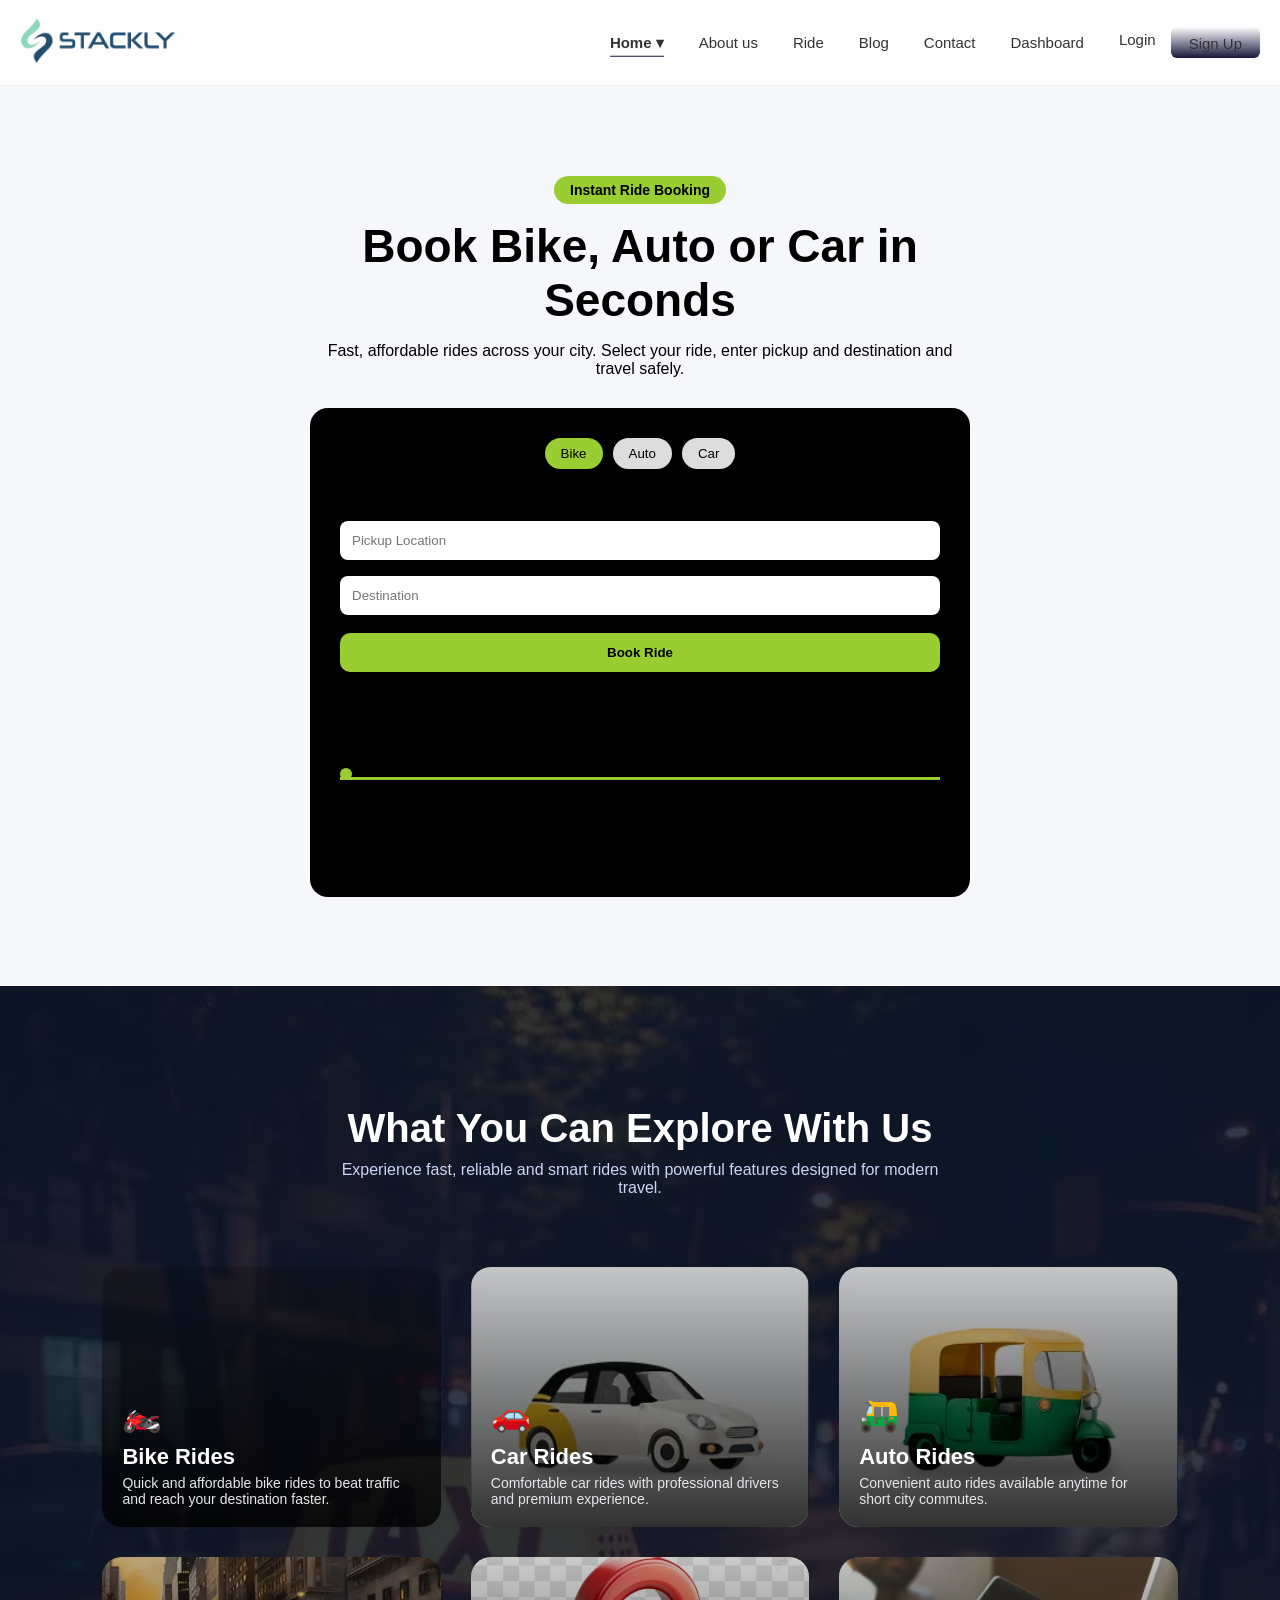
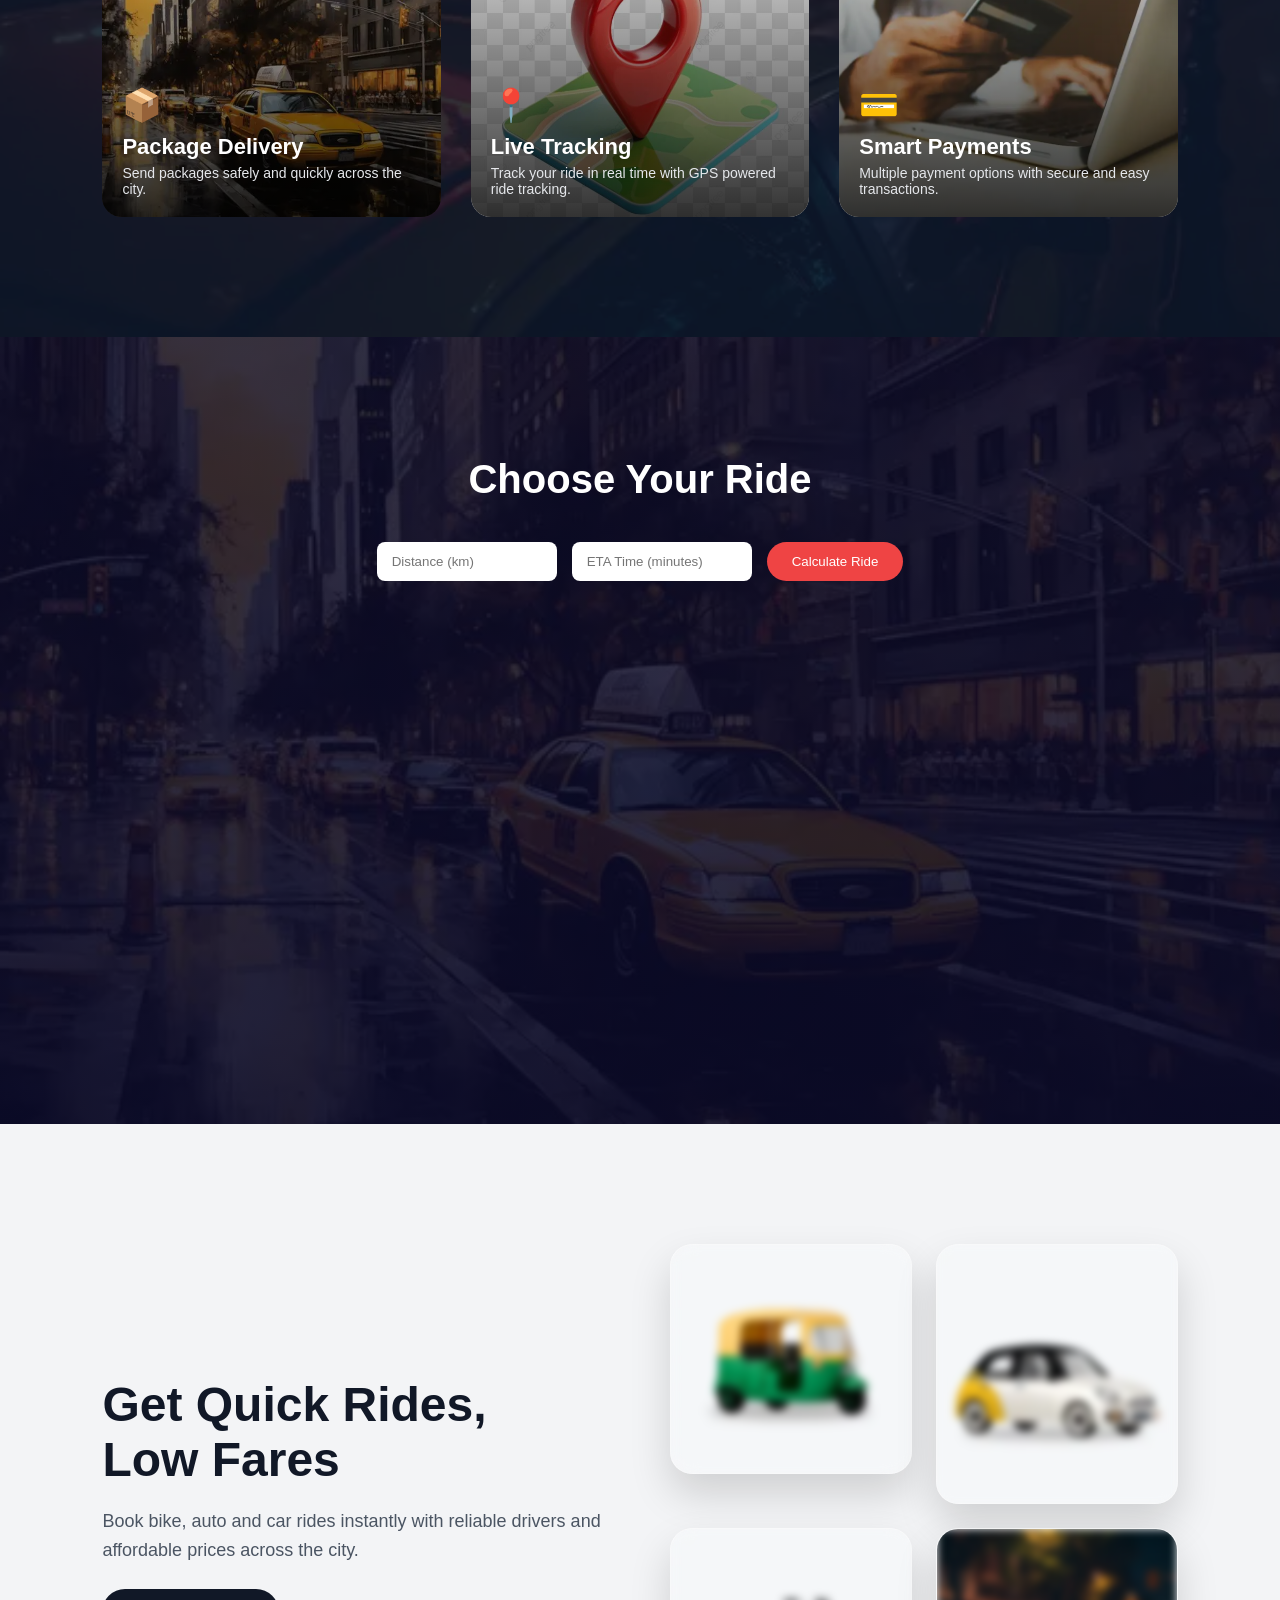
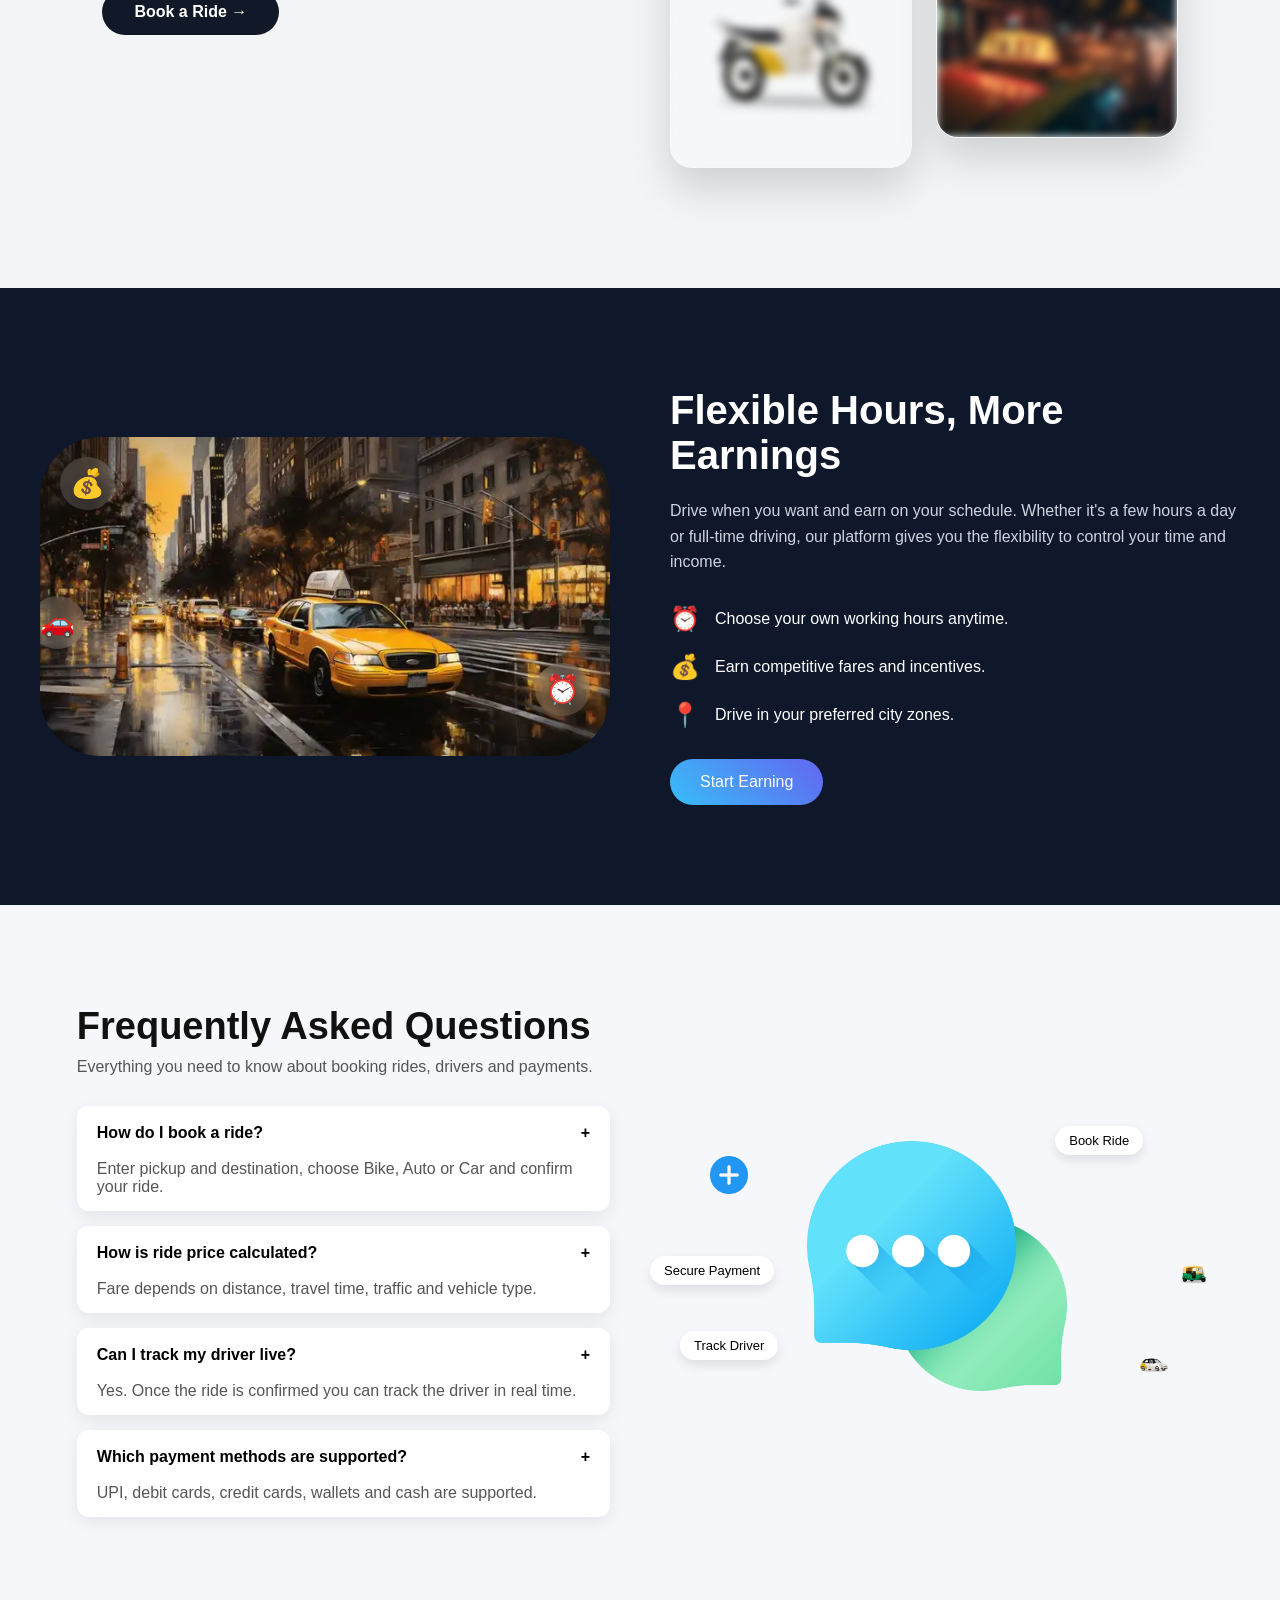
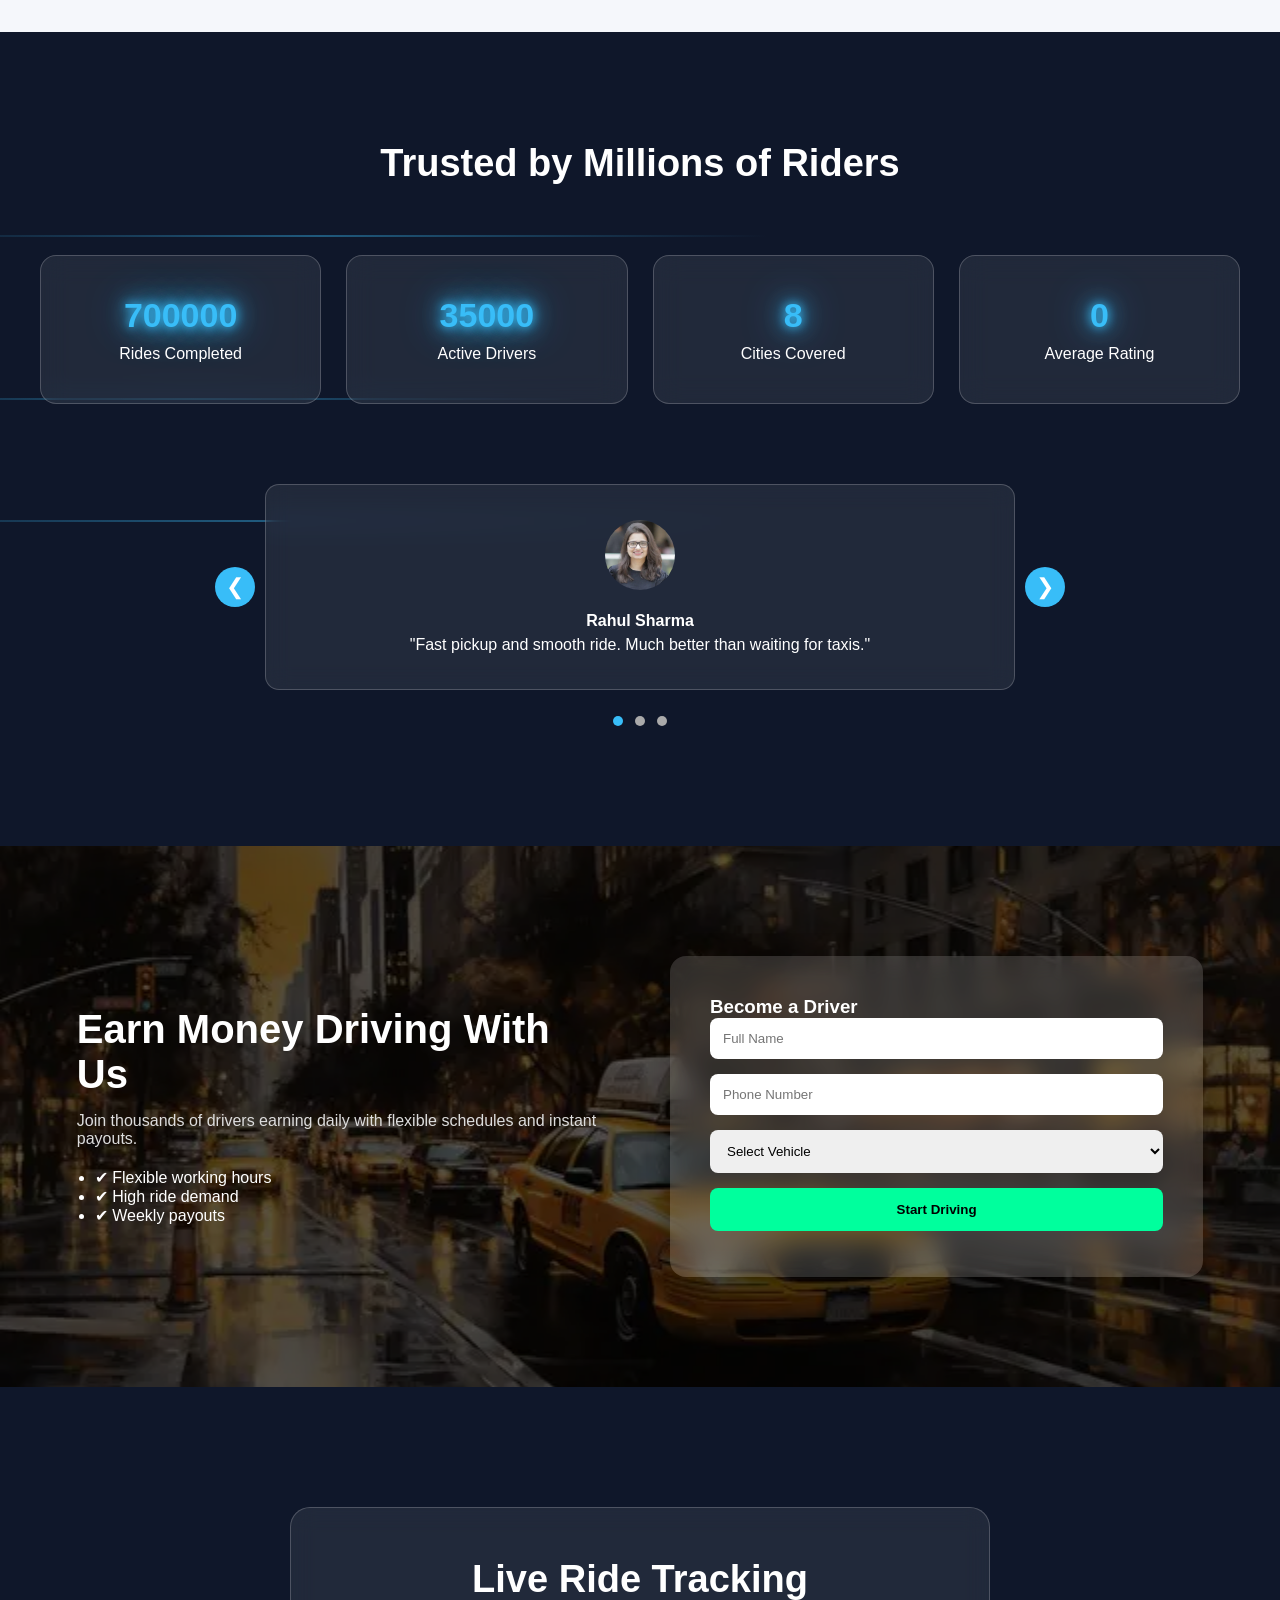
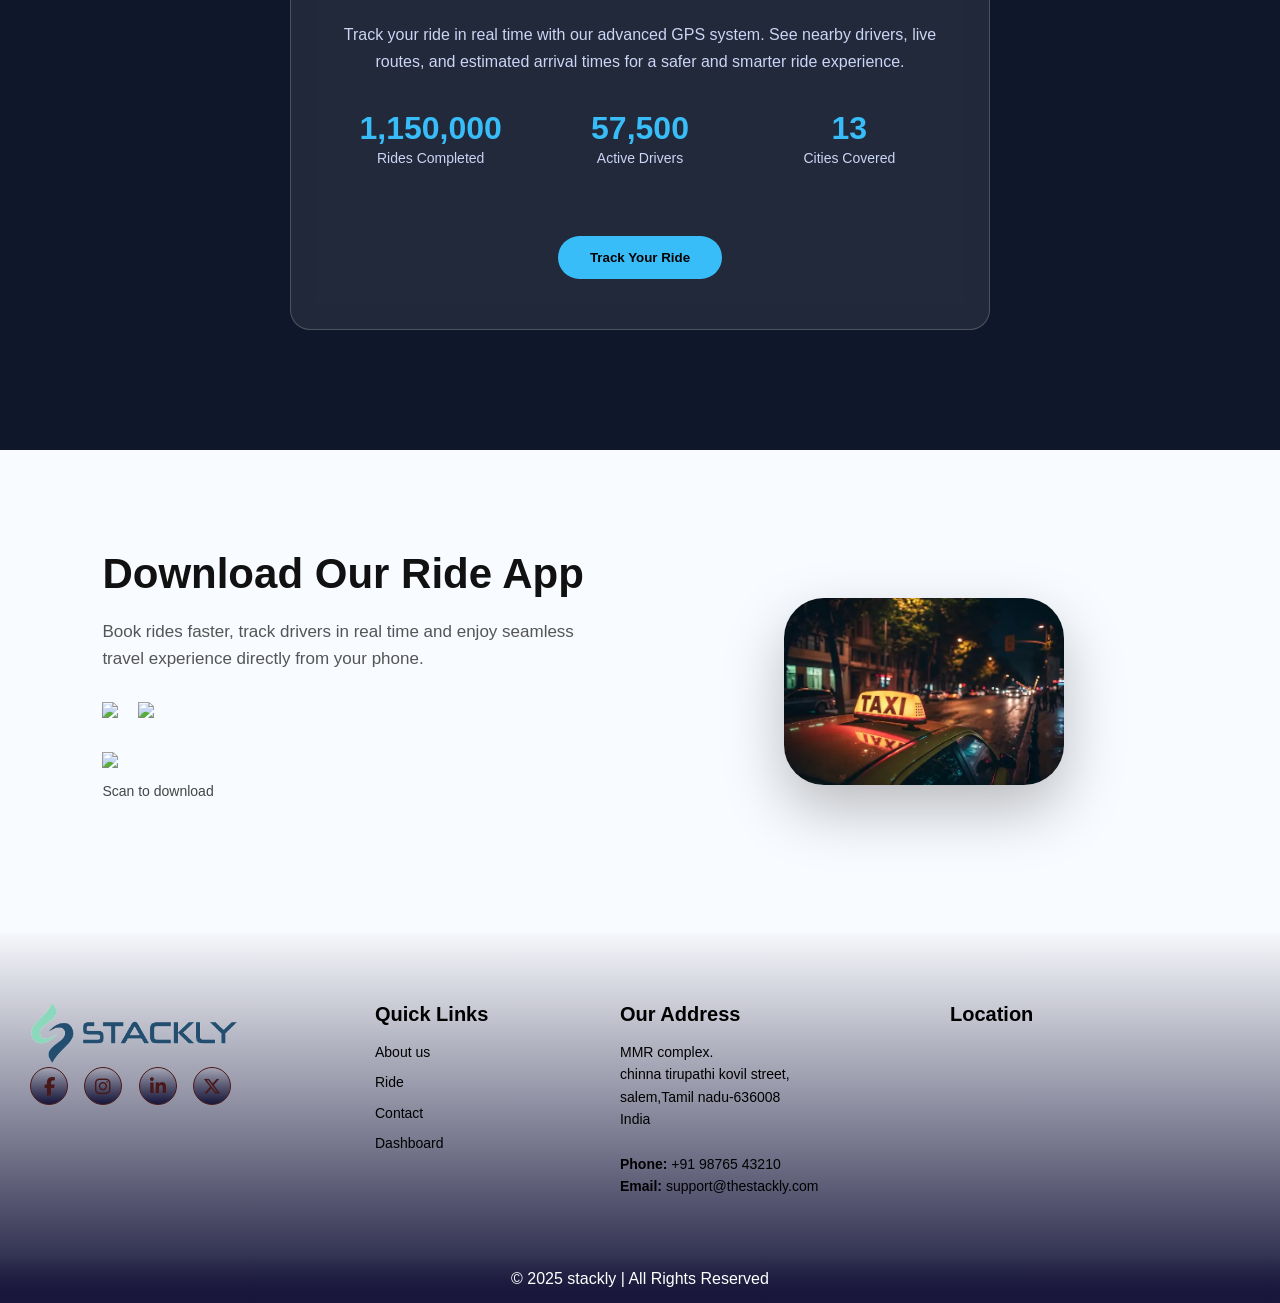
==== commit 7779b242: "Add files via upload" ====
--- a/index.html
+++ b/index.html
@@ -7,7 +7,7 @@
 <link rel="stylesheet" href="https://unpkg.com/aos@2.3.4/dist/aos.css"/>
 <link rel="stylesheet" href="https://cdnjs.cloudflare.com/ajax/libs/font-awesome/6.5.0/css/all.min.css">
 
-<title>booking </title>
+<title> Stackly Ride</title>
 
 </head>
 
@@ -3708,13 +3708,10 @@
             <div class="footer-box">
                 <h3>Quick Links</h3>
                 <ul>
-                    <li><a href="./index.html">Home</a></li>
                     <li><a href="./about.html">About us</a></li>
-                    <li><a href="./ride.html">Ride</a></li>
-                    <li><a href="./blog.html">Blog</a></li>
-                     <li><a href="./contact.html">Contact</a></li>
-                     <li><a href="./dashboard.html">Dashboard</a></li>
-
+<li><a href="./ride.html">Ride</a></li>
+<li><a href="./contact.html">Contact</a></li>
+<li><a href="./dashboard.html">Dashboard</a></li>
                 </ul>
             </div>
     
--- a/style.css
+++ b/style.css
@@ -0,0 +1,397 @@
+/* GLOBAL */
+
+*{
+    margin:0;
+    padding:0;
+    box-sizing:border-box;
+    font-family:"Segoe UI",sans-serif;
+    }
+    
+    body{
+    min-height:200vh;
+    background:#f5f7fb;
+    transition:0.4s;
+    }
+    
+    /* DARK MODE */
+    
+    body.dark{
+    background:#0f172a;
+    color:white;
+    }
+    
+    /* HEADER */
+    
+    .header{
+    
+    position:sticky;
+    top:0;
+    width:100%;
+    z-index:1000;
+    
+    background:rgba(255,255,255,0.75);
+    backdrop-filter:blur(14px);
+    
+    border-bottom:1px solid rgba(0,0,0,0.05);
+    
+    transition:all .35s ease;
+    
+    }
+    
+    /* SHRINK NAVBAR */
+    
+    .header.shrink{
+    box-shadow:0 5px 20px rgba(0,0,0,0.08);
+    }
+    
+    /* NAV CONTAINER */
+    
+    .nav-container{
+    
+    max-width:1300px;
+    margin:auto;
+    
+    display:flex;
+    align-items:center;
+    justify-content:space-between;
+    
+    padding:18px 20px;
+    transition:.3s;
+    
+    }
+    
+    .header.shrink .nav-container{
+    padding:10px 20px;
+    }
+    
+    /* LOGO */
+    
+    .logo img{
+    
+    height:45px;
+    transition:0.3s;
+    
+    }
+    
+    .header.shrink .logo img{
+    height:36px;
+    }
+    
+    /* NAV MENU */
+    
+    .nav-menu{
+    display:flex;
+    align-items:center;
+    gap:35px;
+    list-style:none;
+    }
+    
+    /* LINKS */
+    
+    .nav-menu a{
+    
+    position:relative;
+    text-decoration:none;
+    color:#333;
+    font-size:15px;
+    font-weight:500;
+    
+    padding-bottom:6px;
+    
+    }
+    
+    body.dark .nav-menu a{
+    color:#ddd;
+    }
+    
+    /* HOVER UNDERLINE */
+    
+    .nav-menu a::after{
+    
+    content:"";
+    position:absolute;
+    
+    left:0;
+    bottom:0;
+    
+    width:0%;
+    height:2px;
+    
+    background:linear-gradient(to top, #18173b, transparent);  
+    
+    transition:0.35s;
+    
+    }
+    
+    .nav-menu a:hover::after{
+    width:100%;
+    }
+    
+    /* ACTIVE */
+    
+    .nav-menu a.active{
+    color:linear-gradient(to top, #18173b, transparent);  
+    font-weight:600;
+    }
+    
+    .nav-menu a.active::after{
+    width:100%;
+    }
+    
+    /* DROPDOWN */
+    
+    .dropdown{
+    position:relative;
+    }
+    
+    .dropdown-menu{
+    
+    position:absolute;
+    
+    top:40px;
+    left:0;
+    
+    background:white;
+    
+    box-shadow:0 10px 30px rgba(0,0,0,0.08);
+    
+    border-radius:8px;
+    
+    width:160px;
+    
+    display:none;
+    flex-direction:column;
+    
+    padding:8px 0;
+    
+    }
+    
+    body.dark .dropdown-menu{
+    background:#1e293b;
+    }
+    
+    .dropdown-menu a{
+    padding:10px 15px;
+    font-size:14px;
+    }
+    
+    .dropdown:hover .dropdown-menu{
+    display:flex;
+    }
+    
+    /* BUTTONS */
+    
+    .nav-buttons{
+    display:flex;
+    align-items:center;
+    gap:15px;
+    }
+    
+    /* LOGIN */
+    
+    .login-btn{
+    text-decoration:none;
+    color:#333;
+    font-weight:500;
+    }
+    
+    body.dark .login-btn{
+    color:#ddd;
+    }
+    
+    /* SIGNUP */
+    
+    .signup-btn{
+    background:linear-gradient(to top, #18173b, transparent);  
+    color:white;
+    padding:8px 18px;
+    border-radius:6px;
+    font-size:14px;
+    text-decoration:none;
+    transition:.3s;
+    }
+    
+    .signup-btn:hover{
+    background:linear-gradient(to top, #18173b, transparent);  
+    }
+    
+    /* DARK MODE ICON */
+    
+    .dark-toggle{
+    cursor:pointer;
+    font-size:20px;
+    }
+    
+    /* MOBILE */
+    
+    .menu-toggle{
+    display:none;
+    font-size:28px;
+    cursor:pointer;
+    }
+    
+    /* MOBILE RESPONSIVE */
+    
+    @media (max-width:900px){
+    
+    .menu-toggle{
+    display:block;
+    }
+    
+    .nav-menu{
+    
+    position:absolute;
+    
+    top:70px;
+    left:0;
+    
+    width:100%;
+    
+    background:white;
+    
+    flex-direction:column;
+    
+    align-items:flex-start;
+    
+    gap:15px;
+    
+    padding:20px;
+    
+    display:none;
+    
+    box-shadow:0 10px 25px rgba(0,0,0,0.08);
+    
+    }
+    
+    body.dark .nav-menu{
+    background:linear-gradient(to top, #18173b, transparent);  
+    }
+    
+    .nav-menu.active{
+    display:flex;
+    }
+    
+    .dropdown-menu{
+    position:relative;
+    top:0;
+    box-shadow:none;
+    padding-left:15px;
+    }
+    
+    .dropdown:hover .dropdown-menu{
+    display:none;
+    }
+    
+    .dropdown.active .dropdown-menu{
+    display:flex;
+    }
+    
+    .nav-buttons{
+    margin-top:10px;
+    }
+    
+    }
+    
+    
+
+/* ================= FOOTER ================= */
+.footer {
+    background:linear-gradient(to top, #18173b, transparent);  
+    padding-top: 40px;
+    color: white;
+}
+
+.footer-container {
+    display: flex;
+    justify-content: space-between;
+    padding: 30px;
+    flex-wrap: wrap;
+}
+
+/* Footer Boxes */
+.footer-box h3 {
+    margin-bottom: 15px;
+    font-size: 20px;
+    color: black;
+}
+
+.footer-box p, 
+.footer-box a {
+    color: black;
+    font-size: 14px;
+    line-height: 1.6;
+}
+
+.footer-box ul {
+    list-style: none;
+}
+
+.footer-box ul li {
+    margin-bottom: 8px;
+}
+
+.footer-box ul li a {
+    text-decoration: none;
+    transition: 0.3s;
+}
+
+.footer-box ul li a:hover {
+    color: black;
+}
+
+
+.footer-bottom {
+    text-align: center;
+    background: linear-gradient(to top, #18173b, transparent);  
+    padding: 15px 0;
+}
+
+.footer-social a {
+    display: inline-block;
+    margin-right: 12px;
+    font-size: 18px;
+    width: 38px;
+    height: 38px;
+    text-align: center;
+    line-height: 38px;
+    border-radius: 50%;
+    background: linear-gradient(to top, #18173b, transparent);  
+    color:rgb(73, 25, 25);
+    border: 1px solid rgb(73, 25, 25);
+    transition: 0.3s;
+}
+
+.footer-social a:hover {
+    background: linear-gradient(to top, #18173b, transparent);  
+    color: #000;
+    transform: translateY(-5px);
+}
+
+/* Map */
+.footer-box iframe {
+    width: 100%;
+    height: 180px;
+    border-radius: 10px;
+    border: none;
+}
+
+
+/* ================= RESPONSIVE ================= */
+@media (max-width: 900px) {
+
+    
+    
+
+    .footer-box {
+        width: 45%;
+        margin-bottom: 30px;
+    }
+}
+
+@media (max-width: 500px) {
+    .footer-box {
+        width: 100%;
+    }
+}
+
+
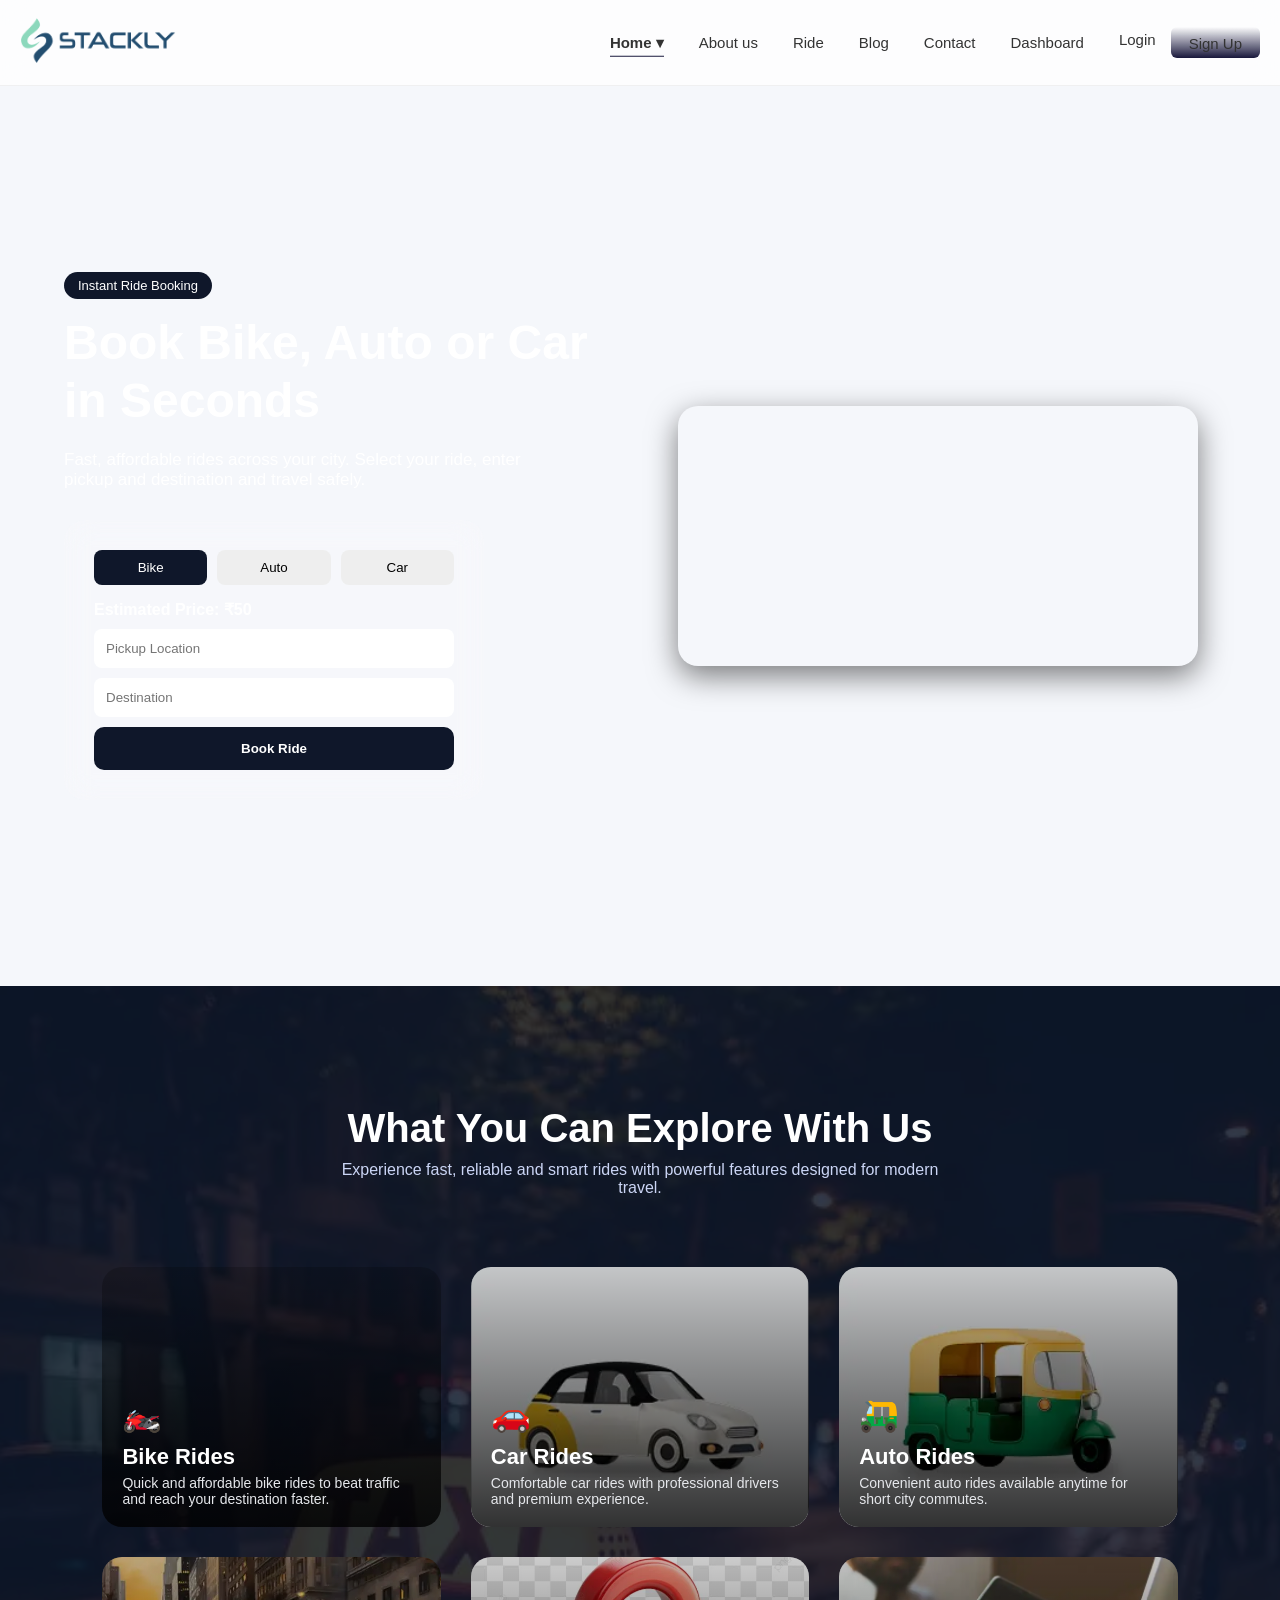
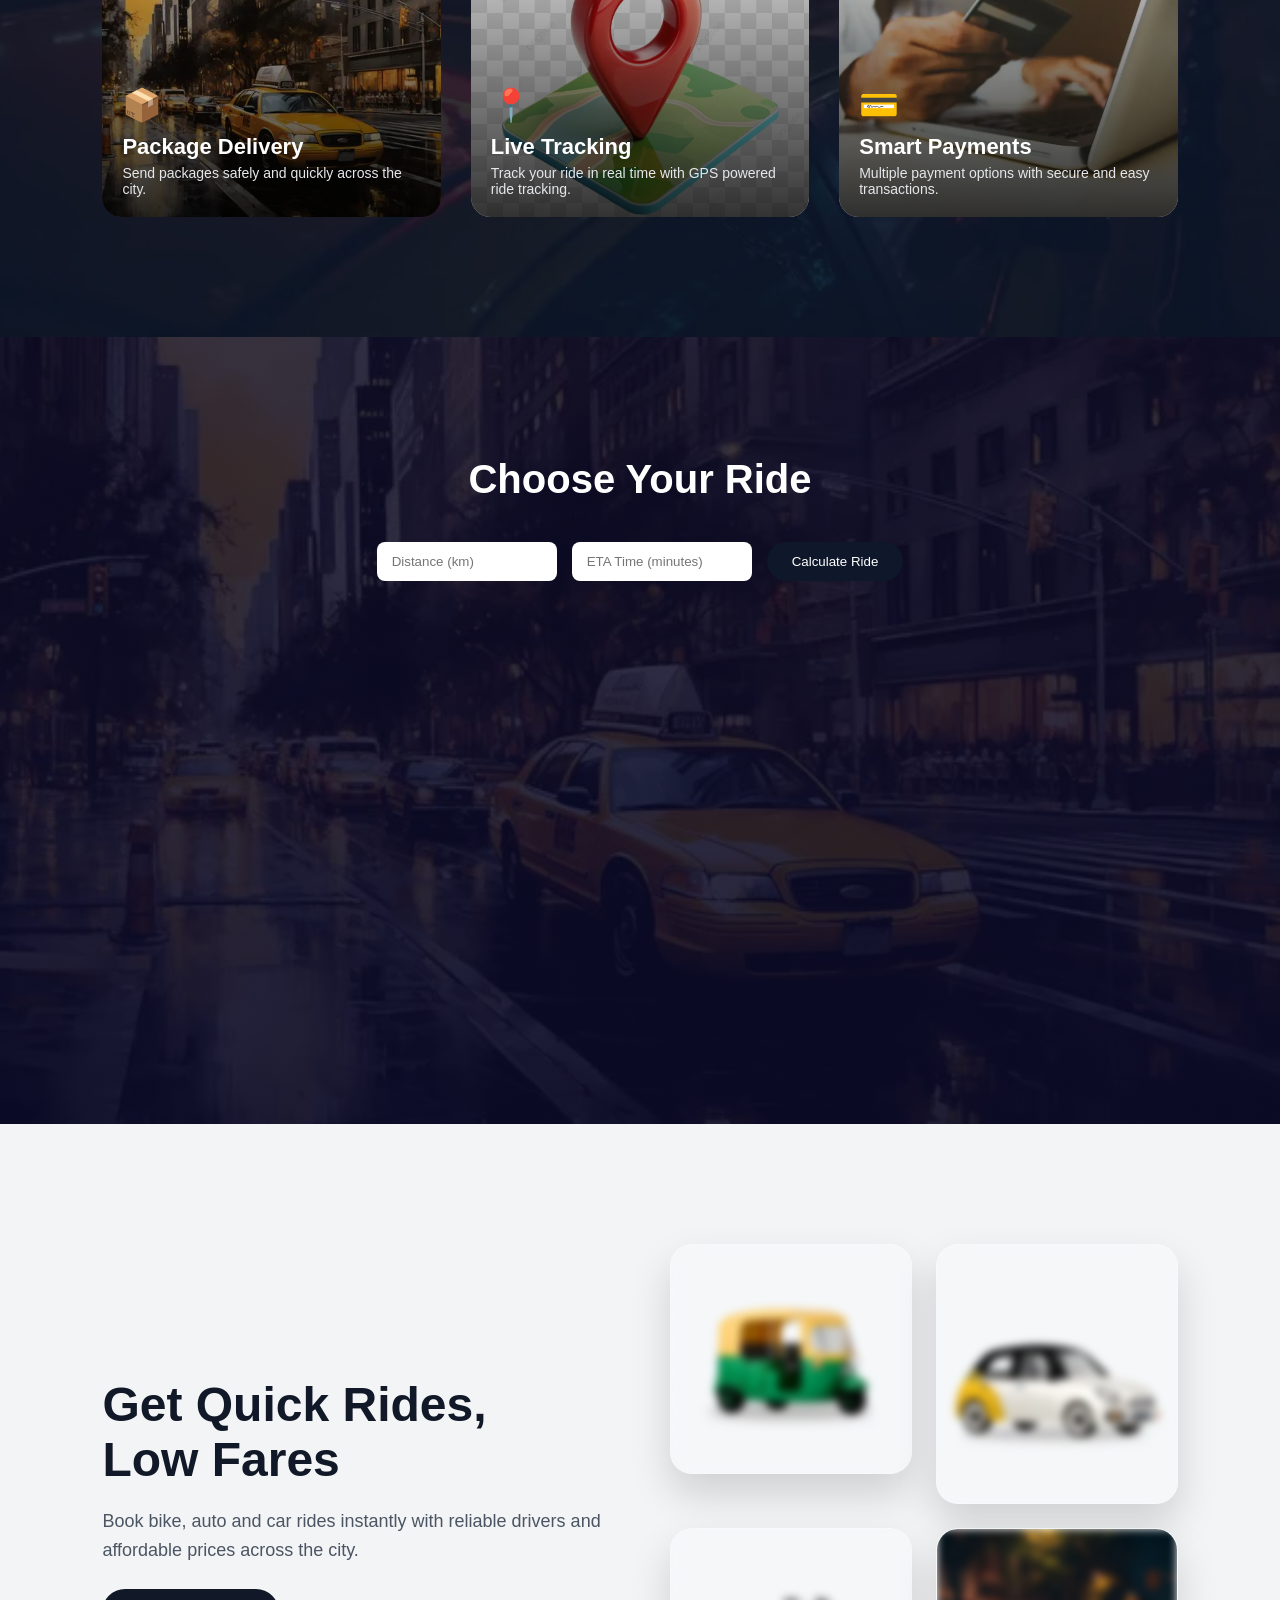
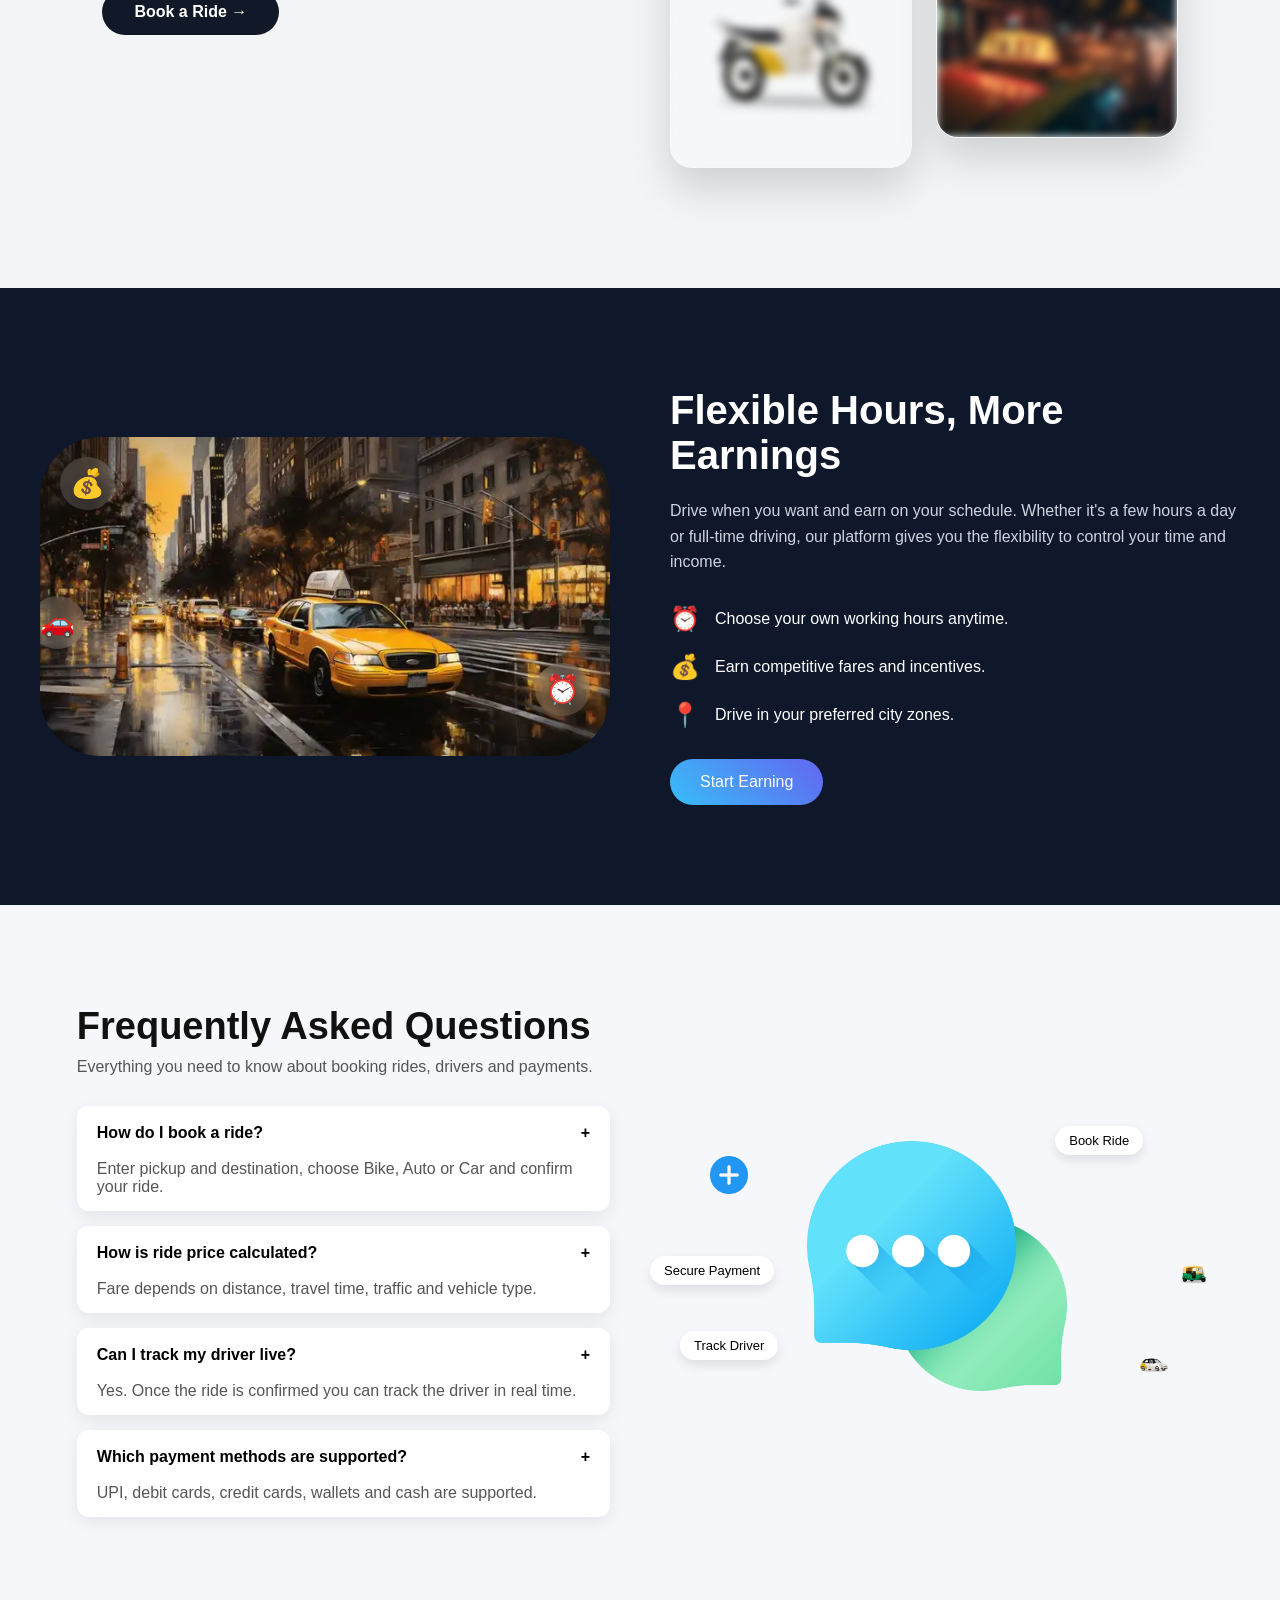
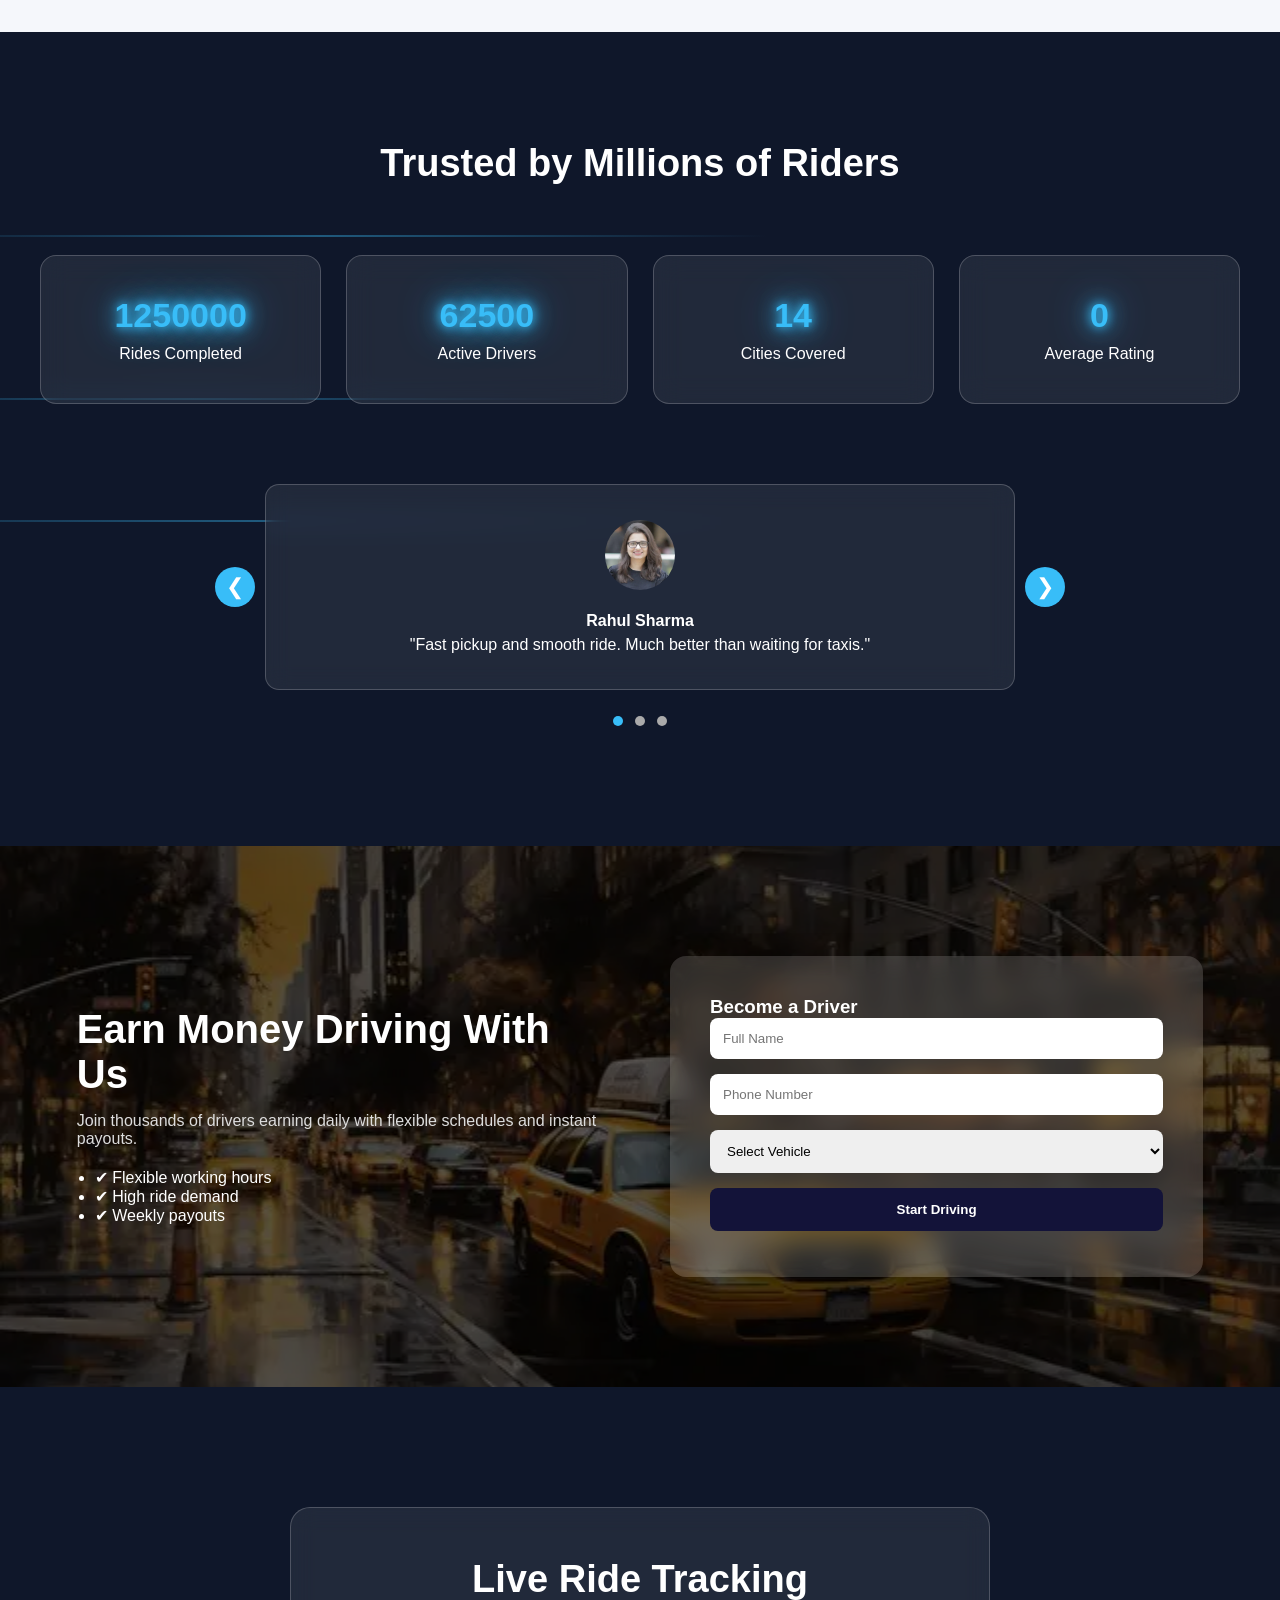
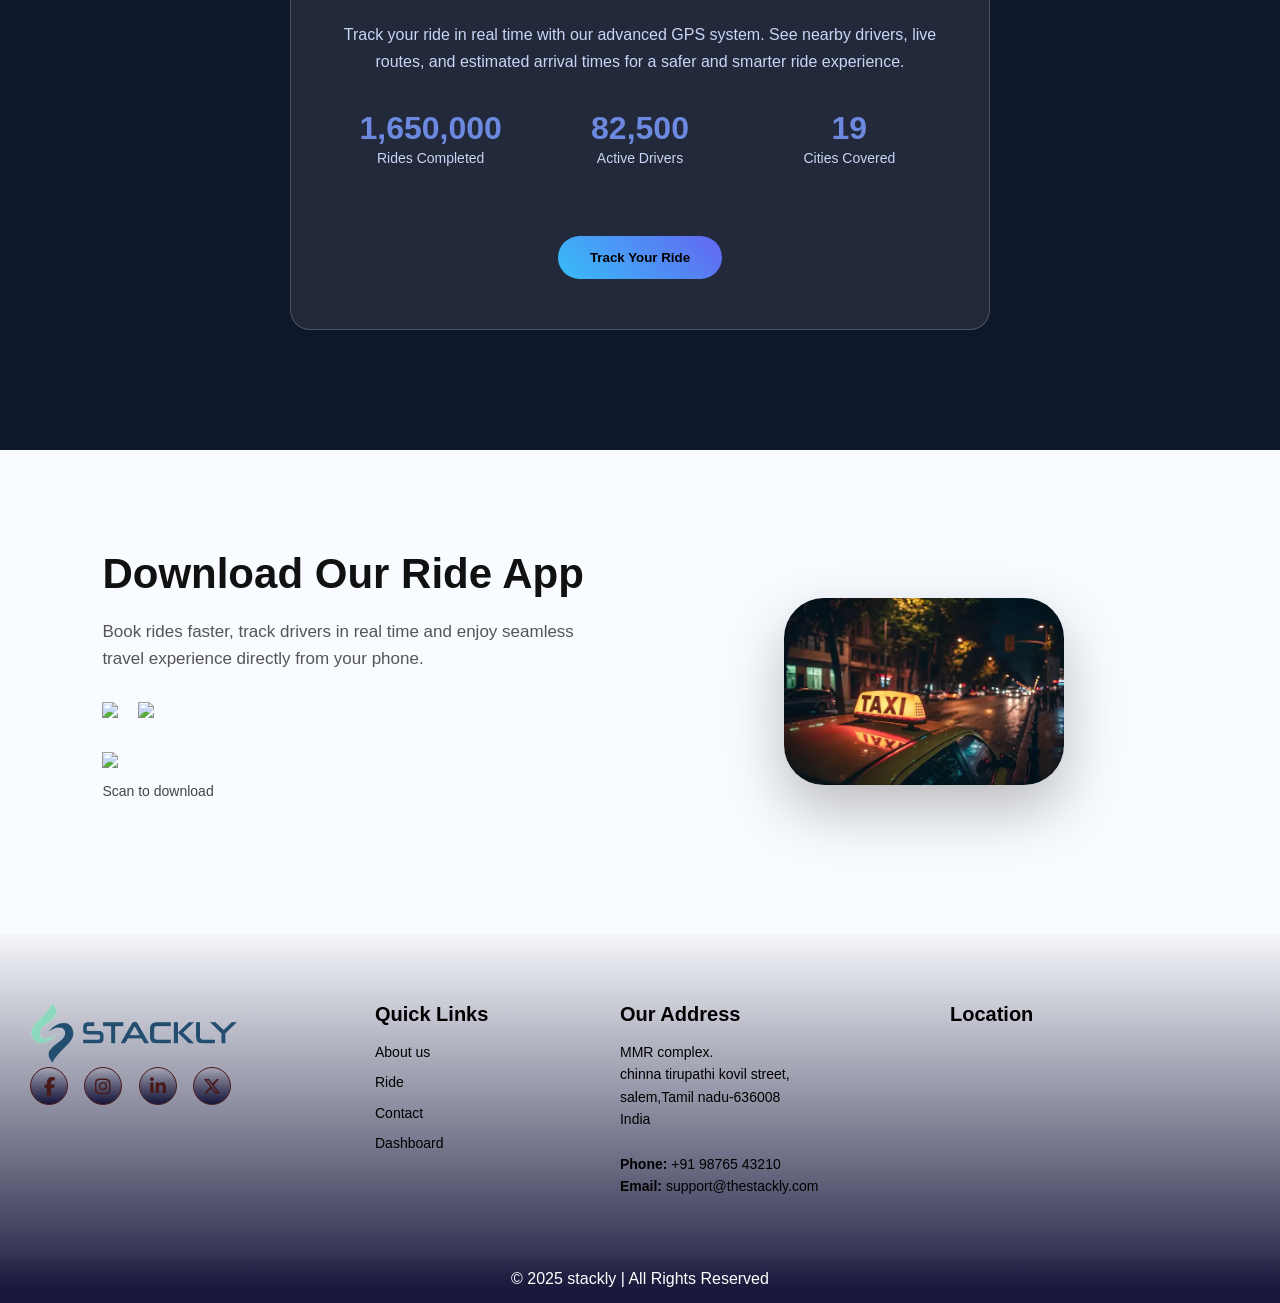
==== commit e29ca4b7: "Add files via upload" ====
--- a/index.html
+++ b/index.html
@@ -60,798 +60,318 @@
 
 </header>
 
-<style>
-
-*{
-margin:0;
-padding:0;
-box-sizing:border-box;
-font-family:Arial;
-}
-
-body{
-overflow-x:hidden;
-}
-
-/* HERO */
-
-.hero{
+
+</head>
+
+<body>
+
+
+
+    <section class="urx-hero">
+
+        <div class="urx-bg"></div>
+        
+        <div class="urx-container">
+        
+        <!-- LEFT CONTENT -->
+        <div class="urx-left">
+        
+        <span class="urx-badge urx-anim1">Instant Ride Booking</span>
+        
+        <h1 class="urx-title urx-anim2">
+        Book Bike, Auto or Car in Seconds
+        </h1>
+        
+        <p class="urx-desc urx-anim3">
+        Fast, affordable rides across your city. Select your ride,
+        enter pickup and destination and travel safely.
+        </p>
+        
+        <!-- BOOKING CARD -->
+        <div class="urx-card urx-anim4">
+        
+        <div class="urx-ride-type">
+        <button class="active" data-price="50">Bike</button>
+        <button data-price="80">Auto</button>
+        <button data-price="120">Car</button>
+        </div>
+        
+        <div class="urx-price">
+        Estimated Price: ₹<span id="urxPrice">50</span>
+        </div>
+        
+        <div id="urxError" class="urx-error">
+        Please fill all details
+        </div>
+        
+        <input id="urxPickup" type="text" placeholder="Pickup Location">
+        <input id="urxDrop" type="text" placeholder="Destination">
+        
+        <button onclick="urxBook()" class="urx-book">
+        Book Ride
+        </button>
+        
+        </div>
+        
+        </div>
+        
+        
+        <!-- RIGHT VIDEO -->
+        <div class="urx-right urx-anim5">
+        
+        <video autoplay muted loop playsinline class="urx-video">
+        <source src="./car1.mp4" type="video/mp4">
+        </video>
+        
+        </div>
+        
+        </div>
+        
+        </section>
+
+        <style>
+            /* HERO SECTION */
+
+.urx-hero{
+position:relative;
+width:100%;
 min-height:100vh;
 display:flex;
 align-items:center;
-padding:80px 8%;
-background:linear-gradient(130deg,#0f172a,#4338ca);
-color:white;
-position:relative;
 overflow:hidden;
-}
-
-/* LOAD ANIMATION */
-
-.fade-up{
-opacity:0;
-transform:translateY(60px);
-transition:1s;
-}
-
-.fade-up.active{
-opacity:1;
-transform:translateY(0);
-}
-
-/* CONTAINER */
-
-.container{
-display:flex;
-align-items:center;
-justify-content:space-between;
-gap:60px;
-max-width:1300px;
-margin:auto;
-width:100%;
-}
-
-/* LEFT */
-
-.left{
-flex:1;
-}
-
-.badge{
-background:rgba(255,255,255,0.2);
-padding:10px 20px;
-border-radius:30px;
-display:inline-block;
-margin-bottom:20px;
-}
-
-.left h1{
-font-size:52px;
-margin-bottom:20px;
-}
-
-.left p{
-color:#ddd;
-margin-bottom:30px;
-max-width:520px;
-}
-
-/* GLASS CARD */
-
-.card{
-backdrop-filter:blur(20px);
-background:rgba(255,255,255,0.1);
-padding:25px;
-border-radius:18px;
-border:1px solid rgba(255,255,255,0.2);
-max-width:420px;
-}
-
-/* RIDE SELECTOR */
-
-.ride-type{
-display:flex;
-gap:10px;
-margin-bottom:15px;
-}
-
-.ride-type button{
-flex:1;
-padding:10px;
-border:none;
-border-radius:10px;
-background:#ffffff30;
-color:white;
-cursor:pointer;
-}
-
-.ride-type button.active{
-background:#ff3b3b;
-}
-
-/* INPUT */
-
-.card input{
-width:100%;
-padding:14px;
-border:none;
-border-radius:8px;
-margin-bottom:12px;
-}
-
-/* ERROR */
-
-.error{
-color:#ffb3b3;
-display:none;
-font-size:14px;
-margin-bottom:10px;
-}
-
-/* PRICE */
-
-.price{
-margin-bottom:10px;
-font-weight:bold;
-color:#00ffcc;
-}
-
-/* BUTTON */
-
-.book{
-width:100%;
-padding:14px;
-border:none;
-background:#ff3b3b;
-color:white;
-border-radius:10px;
-font-weight:bold;
-cursor:pointer;
-}
-
-/* MAP */
-
-.map{
-margin-top:15px;
-height:170px;
-border-radius:12px;
-overflow:hidden;
-position:relative;
-}
-
-.map iframe{
-width:100%;
-height:100%;
-border:none;
-}
-
-/* ROUTE LINE */
-
-.route{
-position:absolute;
-width:3px;
-height:70px;
-background:#00ffcc;
-left:50%;
-top:30%;
-animation:routeMove 3s infinite;
-}
-
-@keyframes routeMove{
-0%{opacity:0}
-50%{opacity:1}
-100%{opacity:0}
-}
-
-/* DRIVER */
-
-.driver{
-position:absolute;
-width:20px;
-height:20px;
-background:yellow;
-border-radius:50%;
-top:65%;
-left:30%;
-animation:driverMove 6s linear infinite;
-}
-
-@keyframes driverMove{
-0%{left:30%;top:65%}
-50%{left:50%;top:45%}
-100%{left:70%;top:30%}
-}
-
-/* RIGHT SIDE SLANTED SCROLL */
-
-.right{
-flex:1;
-height:520px;
-overflow:hidden;
-position:relative;
-transform:rotate(-12deg);
-}
-
-.image-column{
-display:flex;
-flex-direction:column;
-gap:30px;
-animation:scrollImages 20s linear infinite;
-}
-
-.image-column img{
-width:240px;
-border-radius:20px;
-box-shadow:0 20px 40px rgba(0,0,0,0.4);
-animation:zoom 6s ease-in-out infinite;
-}
-
-@keyframes scrollImages{
-0%{transform:translateY(0)}
-100%{transform:translateY(-50%)}
-}
-
-/* ZOOM EFFECT */
-
-@keyframes zoom{
-0%{transform:scale(1)}
-50%{transform:scale(1.1)}
-100%{transform:scale(1)}
-}
-/* ROAD */
-
-.road{
-position:absolute;
-bottom:-50px;   /* creates space above the road */
-left:0;
-width:100vw;
-height:110px;
-background:#1a1a1a;
-overflow:hidden;
-z-index:1;
-}
-
-/* ROAD LINE */
-
-.road::before{
-content:"";
-position:absolute;
-top:50%;
-left:0;
-width:200vw;
-height:6px;
-
-background:repeating-linear-gradient(
-to right,
-white 0px,
-white 40px,
-transparent 40px,
-transparent 80px
-);
-
-animation:roadMove 3s linear infinite;
-}
-
-/* ROAD MOVEMENT */
-
-@keyframes roadMove{
-
-0%{
-transform:translateX(0);
-}
-
-100%{
-transform:translateX(-200px);
-}
-
-}
-
-/* VEHICLES */
-
-.vehicle{
-position:absolute;
-bottom:40px;  /* keeps vehicles aligned with road */
-width:70px;
-z-index:2;
-animation:drive 10s linear infinite;
-}
-
-.vehicle.bike{
-left:-200px;
-animation-duration:8s;
-}
-
-.vehicle.car{
-left:-150px;
-animation-duration:12s;
-}
-
-@keyframes drive{
-
-0%{
-left:-200px;
-}
-
-100%{
-left:110vw;
-}
-
-}
-
-/* TABLET */
-
-@media(max-width:992px){
-
-.road{
-height:100px;
-bottom:-15px;
-}
-
-.vehicle{
-width:60px;
-bottom:35px;
-}
-
-}
-
-/* MOBILE */
-
-@media(max-width:600px){
-
-.road{
-height:90px;
-bottom:-10px;
-}
-
-.vehicle{
-width:50px;
-bottom:30px;
-}
-
-}
-/* VEHICLES */
-
-.vehicle{
-position:absolute;
-bottom:25px;
-width:70px;
-animation:drive 10s linear infinite;
-}
-
-.vehicle.bike{
-left:-200px;
-animation-duration:8s;
-}
-
-.vehicle.car{
-left:-150px;
-animation-duration:12s;
-}
-
-@keyframes drive{
-0%{left:-200px}
-100%{left:110%}
-}
-
-/* RESPONSIVE */
-
-@media(max-width:992px){
-
-.container{
-flex-direction:column;
-text-align:center;
-}
-
-.left h1{
-font-size:38px;
-}
-
-.right{
-transform:none;
-height:350px;
-}
-
-.image-column img{
-width:200px;
-}
-
-}
-
-@media(max-width:600px){
-
-.left h1{
-font-size:28px;
-}
-
-.left p{
-font-size:14px;
-}
-
-.image-column img{
-width:160px;
-}
-
-.vehicle{
-width:55px;
-}
-
-}
-
-</style>
-</head>
-
-<body>
-
-
-
-<!-- HERO SECTION WITH VIDEO -->
-
-<section class="uride-hero">
-
-    <!-- BACKGROUND VIDEO -->
-    <video autoplay muted loop playsinline class="uride-bg-video">
-    <source src="./car.mp4" type="video/mp4">
-    </video>
-    
-    <div class="uride-overlay"></div>
-    
-    <div class="uride-container">
-    
-    <div class="uride-content uride-fade">
-    
-    <span class="uride-badge">Instant Ride Booking</span>
-    
-    <h1>Book Bike, Auto or Car in Seconds</h1>
-    
-    <p>
-    Fast, affordable rides across your city. Select your ride,
-    enter pickup and destination and travel safely.
-    </p>
-    
-    <!-- BOOKING CARD -->
-    <div class="uride-card">
-    
-    <div class="uride-ride-type">
-    <button class="active" data-price="50">Bike</button>
-    <button data-price="80">Auto</button>
-    <button data-price="120">Car</button>
-    </div>
-    
-    <div class="uride-price">
-    Estimated Price: ₹<span id="uridePrice">50</span>
-    </div>
-    
-    <div class="uride-error" id="urideError">Please fill all details</div>
-    
-    <input id="uridePickup" type="text" placeholder="Pickup Location">
-    <input id="urideDrop" type="text" placeholder="Destination">
-    
-    <button class="uride-book" onclick="urideBook()">Book Ride</button>
-    
-    <!-- MAP -->
-    <div class="uride-map">
-    
-    <iframe
-    src="https://maps.google.com/maps?q=chennai&t=&z=13&ie=UTF8&iwloc=&output=embed">
-    </iframe>
-    
-    <div class="uride-route"></div>
-    <div class="uride-driver"></div>
-    
-    </div>
-    
-    </div>
-    
-    </div>
-    
-    </div>
-    
-    <!-- VEHICLES -->
-    <img class="uride-vehicle uride-bike"
-    src="https://cdn-icons-png.flaticon.com/512/2972/2972185.png">
-    
-    <img class="uride-vehicle uride-car"
-    src="https://cdn-icons-png.flaticon.com/512/744/744465.png">
-    
-    </section>
-
-    <style>
-        /* HERO SECTION */
-
-.uride-hero{
-position:relative;
-height:100vh;
-display:flex;
-align-items:center;
-justify-content:center;
-text-align:center;
-overflow:hidden;
-color:black;
-}
-
-/* VIDEO */
-
-.uride-bg-video{
+font-family:sans-serif;
+}
+
+/* BACKGROUND IMAGE ZOOM */
+
+.urx-bg{
 position:absolute;
 top:0;
 left:0;
 width:100%;
 height:100%;
-object-fit:cover;
-z-index:-2;
-}
-
-.uride-overlay{
-position:absolute;
-top:0;
-left:0;
-width:100%;
-height:100%;
-/* background:rgba(0,0,0,0.6); */
+background:url("./t4.webp") center/cover no-repeat;
+animation:urxZoom 15s infinite alternate;
 z-index:-1;
 }
 
+@keyframes urxZoom{
+0%{transform:scale(1);}
+100%{transform:scale(1.15);}
+}
+
 /* CONTAINER */
 
-.uride-container{
-max-width:700px;
-padding:20px;
-}
-
-/* BADGE */
-
-.uride-badge{
-background: yellowgreen;
-padding:6px 16px;
+.urx-container{
+width:90%;
+max-width:1300px;
+margin:auto;
+display:flex;
+align-items:center;
+justify-content:space-between;
+gap:40px;
+}
+
+/* LEFT */
+
+.urx-left{
+flex:1;
+color: white;
+}
+
+.urx-badge{
+background:#0f172a;
+color:white;
+padding:6px 14px;
 border-radius:20px;
-font-size:14px;
+font-size:13px;
 display:inline-block;
 margin-bottom:15px;
-color:black;
-font-weight:600;
-}
-
-/* TITLE */
-
-.uride-content h1{
-font-size:46px;
-margin-bottom:15px;
-}
-
-.uride-content p{
-color: black;
+}
+
+.urx-title{
+font-size:48px;
+line-height:1.2;
+margin-bottom:20px;
+}
+
+.urx-desc{
+font-size:17px;
+color: white;
 margin-bottom:30px;
+max-width:500px;
 }
 
 /* BOOK CARD */
 
-.uride-card{
-background: black;
-backdrop-filter:blur(10px);
+.urx-card{
+background:rgba(255,255,255,0.1);
+backdrop-filter:blur(15px);
 padding:30px;
-border-radius:18px;
-}
-
-/* RIDE TYPES */
-
-.uride-ride-type{
+border-radius:20px;
+width:100%;
+max-width:420px;
+}
+
+.urx-ride-type{
 display:flex;
 gap:10px;
-justify-content:center;
 margin-bottom:15px;
 }
 
-.uride-ride-type button{
-padding:8px 16px;
+.urx-ride-type button{
+flex:1;
+padding:10px;
 border:none;
-border-radius:20px;
+border-radius:8px;
 cursor:pointer;
-background:#ddd;
-}
-
-.uride-ride-type button.active{
-background:yellowgreen;
-color:#000;
-}
-
-/* PRICE */
-
-.uride-price{
+background:#eee;
+}
+
+.urx-ride-type button.active{
+background:#0f172a;
+color:white;
+}
+
+.urx-price{
 margin-bottom:10px;
 font-weight:600;
 }
 
-/* ERROR */
-
-.uride-error{
-color:#ff6b6b;
+.urx-error{
 display:none;
+color:red;
+font-size:13px;
 margin-bottom:10px;
 }
 
-/* INPUTS */
-
-.uride-card input{
+.urx-card input{
 width:100%;
 padding:12px;
-margin:8px 0;
+margin-bottom:10px;
+border:none;
 border-radius:8px;
+}
+
+.urx-book{
+width:100%;
+padding:14px;
+background:#0f172a;
+color:white;
 border:none;
-}
-
-/* BUTTON */
-
-.uride-book{
+font-weight:700;
+cursor:pointer;
+border-radius:10px;
+}
+
+/* RIGHT VIDEO */
+
+.urx-right{
+flex:1;
+display:flex;
+justify-content:center;
+}
+
+.urx-video{
 width:100%;
-padding:12px;
-border:none;
-background:yellowgreen;
-color:black;
-border-radius:10px;
-font-weight:bold;
-cursor:pointer;
-margin-top:10px;
-}
-
-/* MAP */
-
-.uride-map{
-margin-top:15px;
-height:180px;
-position:relative;
-border-radius:10px;
-overflow:hidden;
-}
-
-.uride-map iframe{           linear-gradient(90deg,transparent,#38bdf8,transparent);
-width:100%;
-height:100%;
-border:0;
-}
-
-/* ROUTE ANIMATION */
-
-.uride-route{
-position:absolute;
-top:50%;
-left:0;
-height:3px;
-width:100%;
-background: yellowgreen;
-animation:urideRoute 4s linear infinite;
-}
-
-@keyframes urideRoute{
-0%{transform:translateX(-100%);}
-100%{transform:translateX(100%);}
-}
-
-/* DRIVER */
-
-.uride-driver{
-position:absolute;
-top:45%;
-left:0;
-width:12px;
-height:12px;
-background:yellowgreen;
-border-radius:50%;
-animation:urideDriver 5s linear infinite;
-}
-
-@keyframes urideDriver{
-0%{left:0}
-100%{left:100%}
-}
-
-/* VEHICLES */
-
-.uride-vehicle{
-position:absolute;
-bottom:40px;
-width:60px;
-opacity:0.9;
-}
-
-.uride-bike{
-left:-80px;
-animation:urideBike 14s linear infinite;
-}
-
-.uride-car{
-right:-80px;
-animation:urideCar 16s linear infinite;
-}
-
-@keyframes urideBike{
-0%{left:-80px}
-100%{left:110%}
-}
-
-@keyframes urideCar{
-0%{right:-80px}
-100%{right:110%}
-}
-
-/* FADE LOAD */
-
-.uride-fade{
+max-width:520px;
+border-radius:20px;
+box-shadow:0 10px 30px rgba(0,0,0,0.5);
+}
+
+/* LOAD ANIMATION */
+
+.urx-anim1{animation:fadeUp 0.6s ease forwards}
+.urx-anim2{animation:fadeUp 1s ease forwards}
+.urx-anim3{animation:fadeUp 1.4s ease forwards}
+.urx-anim4{animation:fadeUp 1.8s ease forwards}
+.urx-anim5{animation:fadeUp 2.2s ease forwards}
+
+@keyframes fadeUp{
+0%{
 opacity:0;
 transform:translateY(40px);
-animation:urideFade 1.5s forwards;
-animation-delay:0.5s;
-}
-
-@keyframes urideFade{
-to{
+}
+100%{
 opacity:1;
 transform:translateY(0);
 }
 }
 
-/* RESPONSIVE */
-
-@media(max-width:768px){
-
-.uride-content h1{
-font-size:32px;
-}
-
-.uride-map{
-height:150px;
-}
-
-}
-
-@media(max-width:480px){
-
-.uride-content h1{
-font-size:26px;
-}
-
-.uride-card{
-padding:20px;
-}
-
-}
-    </style>
+/* TABLET */
+
+@media(max-width:992px){
+
+.urx-container{
+flex-direction:column;
+text-align:center;
+}
+
+.urx-left{
+display:flex;
+flex-direction:column;
+align-items:center;
+}
+
+.urx-title{
+font-size:36px;
+}
+
+.urx-card{
+max-width:100%;
+}
+
+}
+
+/* MOBILE */
+
+@media(max-width:600px){
+
+.urx-title{
+font-size:28px;
+}
+
+.urx-desc{
+font-size:15px;
+}
+
+.urx-video{
+max-width:100%;
+}
+
+}
+        </style>
 
 <script>
 
     /* PRICE SWITCH */
     
-    const rideBtns=document.querySelectorAll(".uride-ride-type button");
-    const price=document.getElementById("uridePrice");
+    const rideBtns=document.querySelectorAll(".urx-ride-type button");
+    const price=document.getElementById("urxPrice");
     
     rideBtns.forEach(btn=>{
-    btn.addEventListener("click",()=>{
-    
+    btn.onclick=()=>{
     rideBtns.forEach(b=>b.classList.remove("active"));
     btn.classList.add("active");
-    
     price.innerText=btn.dataset.price;
-    
+    }
     });
-    });
-    
-    
-    /* BOOK RIDE */
-    
-    function urideBook(){
-    
-    let pickup=document.getElementById("uridePickup").value;
-    let drop=document.getElementById("urideDrop").value;
-    let error=document.getElementById("urideError");
-    
-    if(pickup=="" || drop==""){
-    
+    
+    /* BOOK BUTTON */
+    
+    function urxBook(){
+    
+    let pickup=document.getElementById("urxPickup").value;
+    let drop=document.getElementById("urxDrop").value;
+    let error=document.getElementById("urxError");
+    
+    if(pickup===""||drop===""){
     error.style.display="block";
-    
-    }else{
-    
+    return;
+    }
+    
+    error.style.display="none";
     window.location.href="404.html";
-    
-    }
     
     }
     
@@ -1125,8 +645,8 @@
     
     <div class="rbd-input-area">
     
-    <input type="number" id="rbd-distance" placeholder="Distance (km)">
-    <input type="number" id="rbd-time" placeholder="ETA Time (minutes)">
+        <input type="number" id="rbd-distance" placeholder="Distance (km)" min="1">
+        <input type="number" id="rbd-time" placeholder="ETA Time (minutes)" min="1">
     
     <button onclick="rbdCalculateRide()">Calculate Ride</button>
     
@@ -1272,7 +792,7 @@
 
 padding:12px 25px;
 border:none;
-background:#ef4444;
+background:#0f172a;
 color:white;
 border-radius:25px;
 cursor:pointer;
@@ -1397,7 +917,7 @@
 .rbd-price{
 
 font-size:34px;
-color:#22c55e;
+color: red;
 margin:10px 0;
 
 }
@@ -1408,7 +928,7 @@
 
 margin-top:10px;
 padding:10px 22px;
-background:#ef4444;
+background:#506fb7;
 border:none;
 color:white;
 border-radius:20px;
@@ -1461,32 +981,46 @@
     /* PRICE CALCULATION */
     
     function rbdCalculateRide(){
-    
-    let km=document.getElementById("rbd-distance").value
-    let time=document.getElementById("rbd-time").value
-    
-    if(km=="" || time==""){
-    
-    alert("Please fill distance and ETA")
-    return
-    
-    }
-    
-    document.querySelectorAll(".rbd-card").forEach(card=>{
-    
-    let rate=card.getAttribute("data-rate")
-    
-    let price=(km*rate)+(time*2)
-    
-    card.querySelector(".rbd-cost").innerText=Math.round(price)
-    card.querySelector(".rbd-eta").innerText=time
-    card.querySelector(".rbd-km").innerText=km
-    
-    })
-    
-    }
-    
-    
+
+let distance = parseFloat(document.getElementById("rbd-distance").value);
+let time = parseFloat(document.getElementById("rbd-time").value);
+
+/* VALIDATION */
+
+if(isNaN(distance) || isNaN(time) || distance <= 0 || time <= 0){
+
+alert("Please enter valid positive values for Distance and ETA time.");
+return;
+
+}
+
+let cards = document.querySelectorAll(".rbd-card");
+
+cards.forEach(card => {
+
+let rate = parseFloat(card.getAttribute("data-rate"));
+
+let cost = Math.round(distance * rate);
+
+card.querySelector(".rbd-cost").innerText = cost;
+card.querySelector(".rbd-km").innerText = distance;
+card.querySelector(".rbd-eta").innerText = time;
+
+});
+
+}
+
+document.querySelectorAll("#rbd-distance, #rbd-time").forEach(input => {
+
+input.addEventListener("keydown", function(e){
+
+if(e.key === "-" || e.key === "e"){
+e.preventDefault();
+}
+
+});
+
+});
     /* SCROLL REVEAL */
     
     const rbdReveal=document.querySelectorAll(".rbd-reveal")
@@ -3005,14 +2539,15 @@
 padding:14px;
 border:none;
 border-radius:8px;
-background:#00ff9d;
+background:#131339;
+color:white;
 font-weight:bold;
 cursor:pointer;
 transition:0.3s;
 }
 
 .drvjoinx-card button:hover{
-background:#00cc7a;
+background:linear-gradient(45deg,#38bdf8,#6366f1);
 }
 
 /* ERROR TEXT */
@@ -3196,7 +2731,7 @@
 height:100%;
 overflow:hidden;
 z-index:1;
-background:url("https://www.transparenttextures.com/patterns/cartographer.png");
+background:url("./t4.webp");
 opacity:0.15;
 }
 
@@ -3315,7 +2850,7 @@
 
 .ubmap-stat h3{
 font-size:32px;
-color:#38bdf8;
+color:#6c89df;
 }
 
 .ubmap-stat p{
@@ -3329,7 +2864,7 @@
 padding:14px 32px;
 border:none;
 border-radius:30px;
-background:#38bdf8;
+background:linear-gradient(45deg,#38bdf8,#6366f1);
 color:#000;
 font-weight:600;
 cursor:pointer;
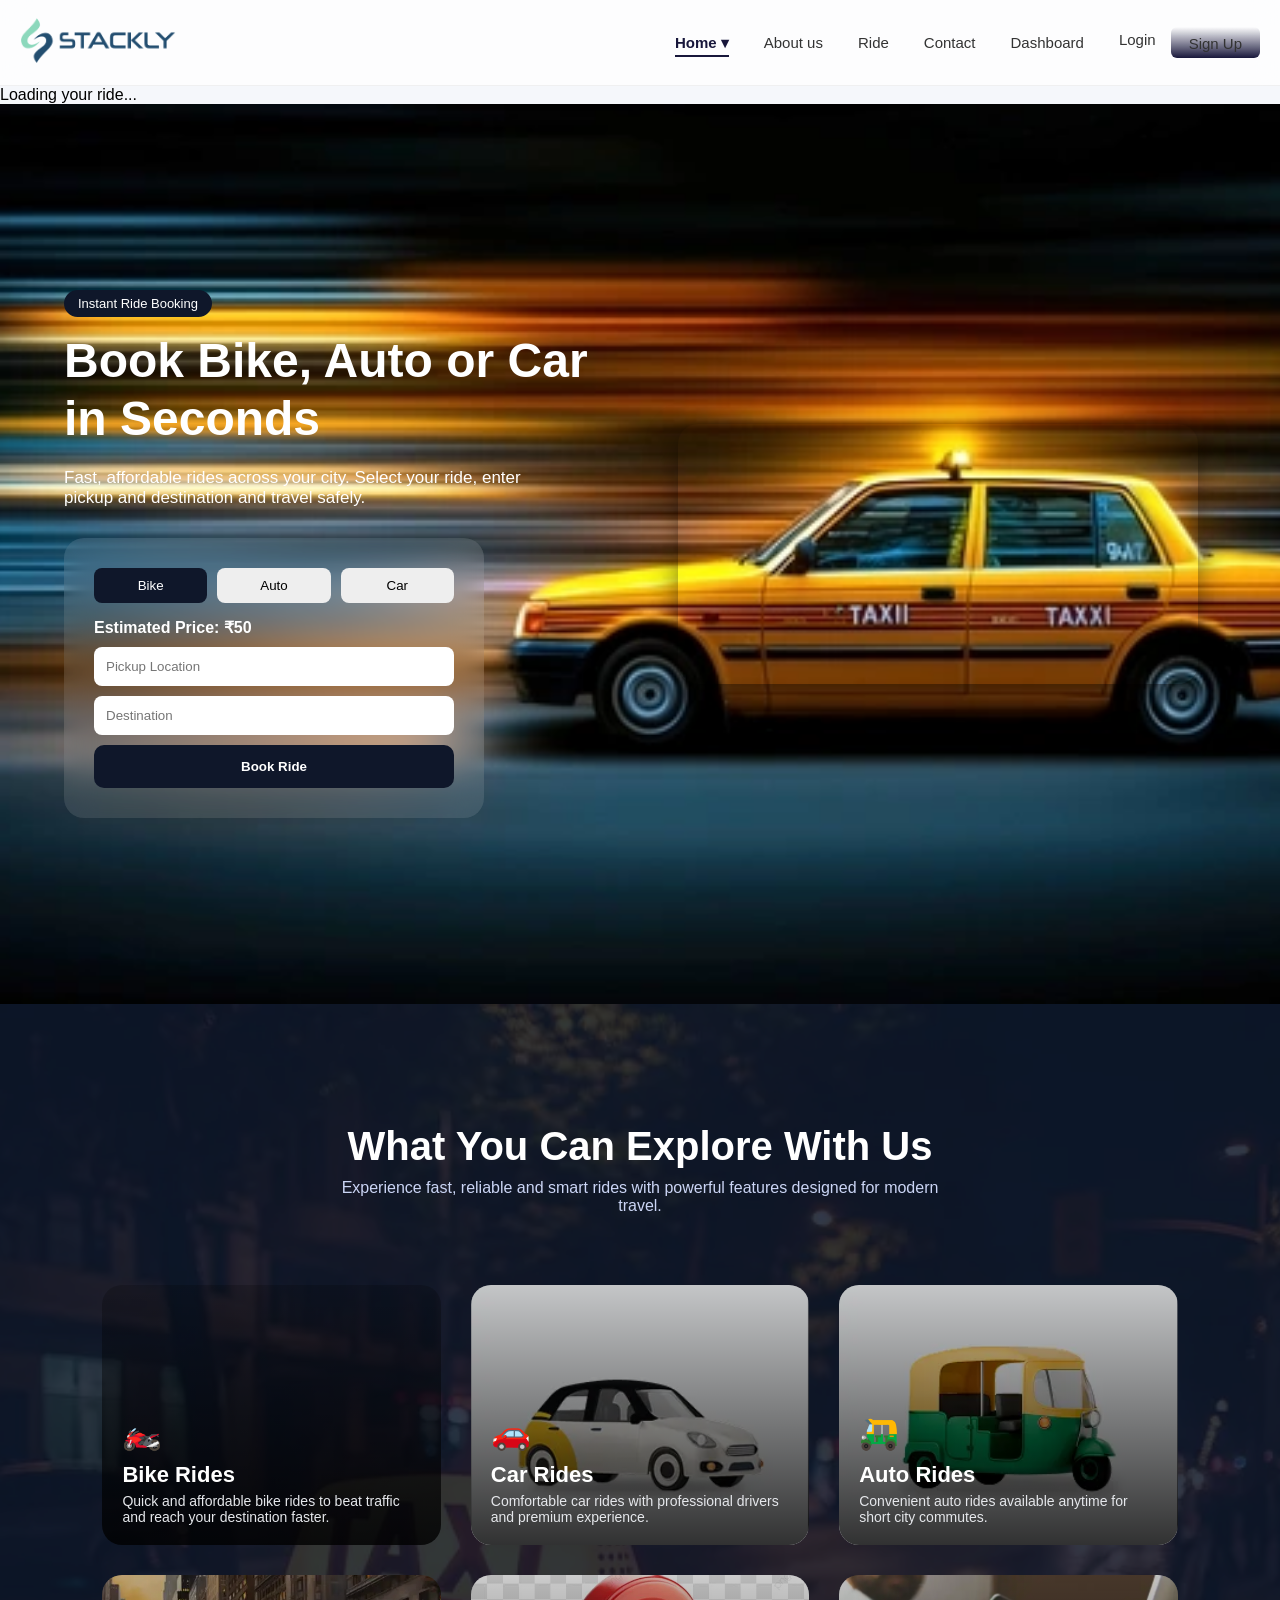
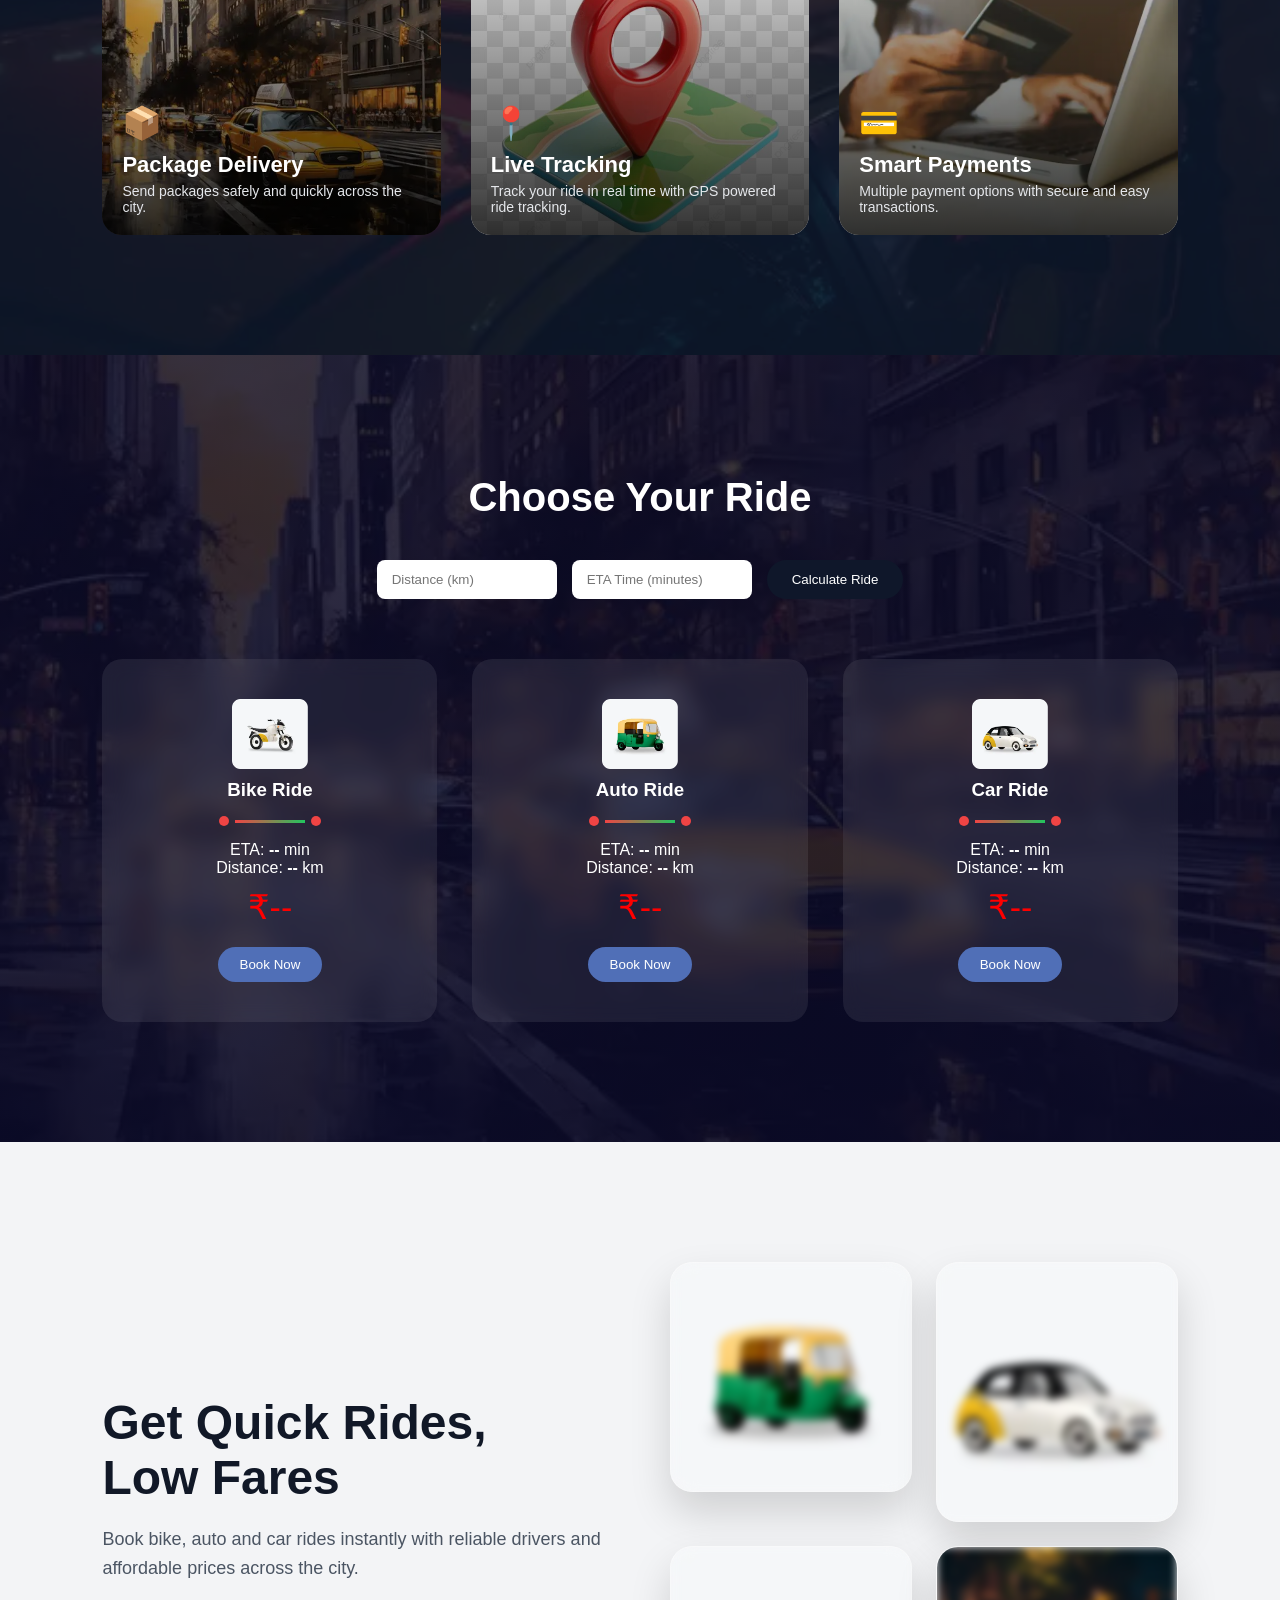
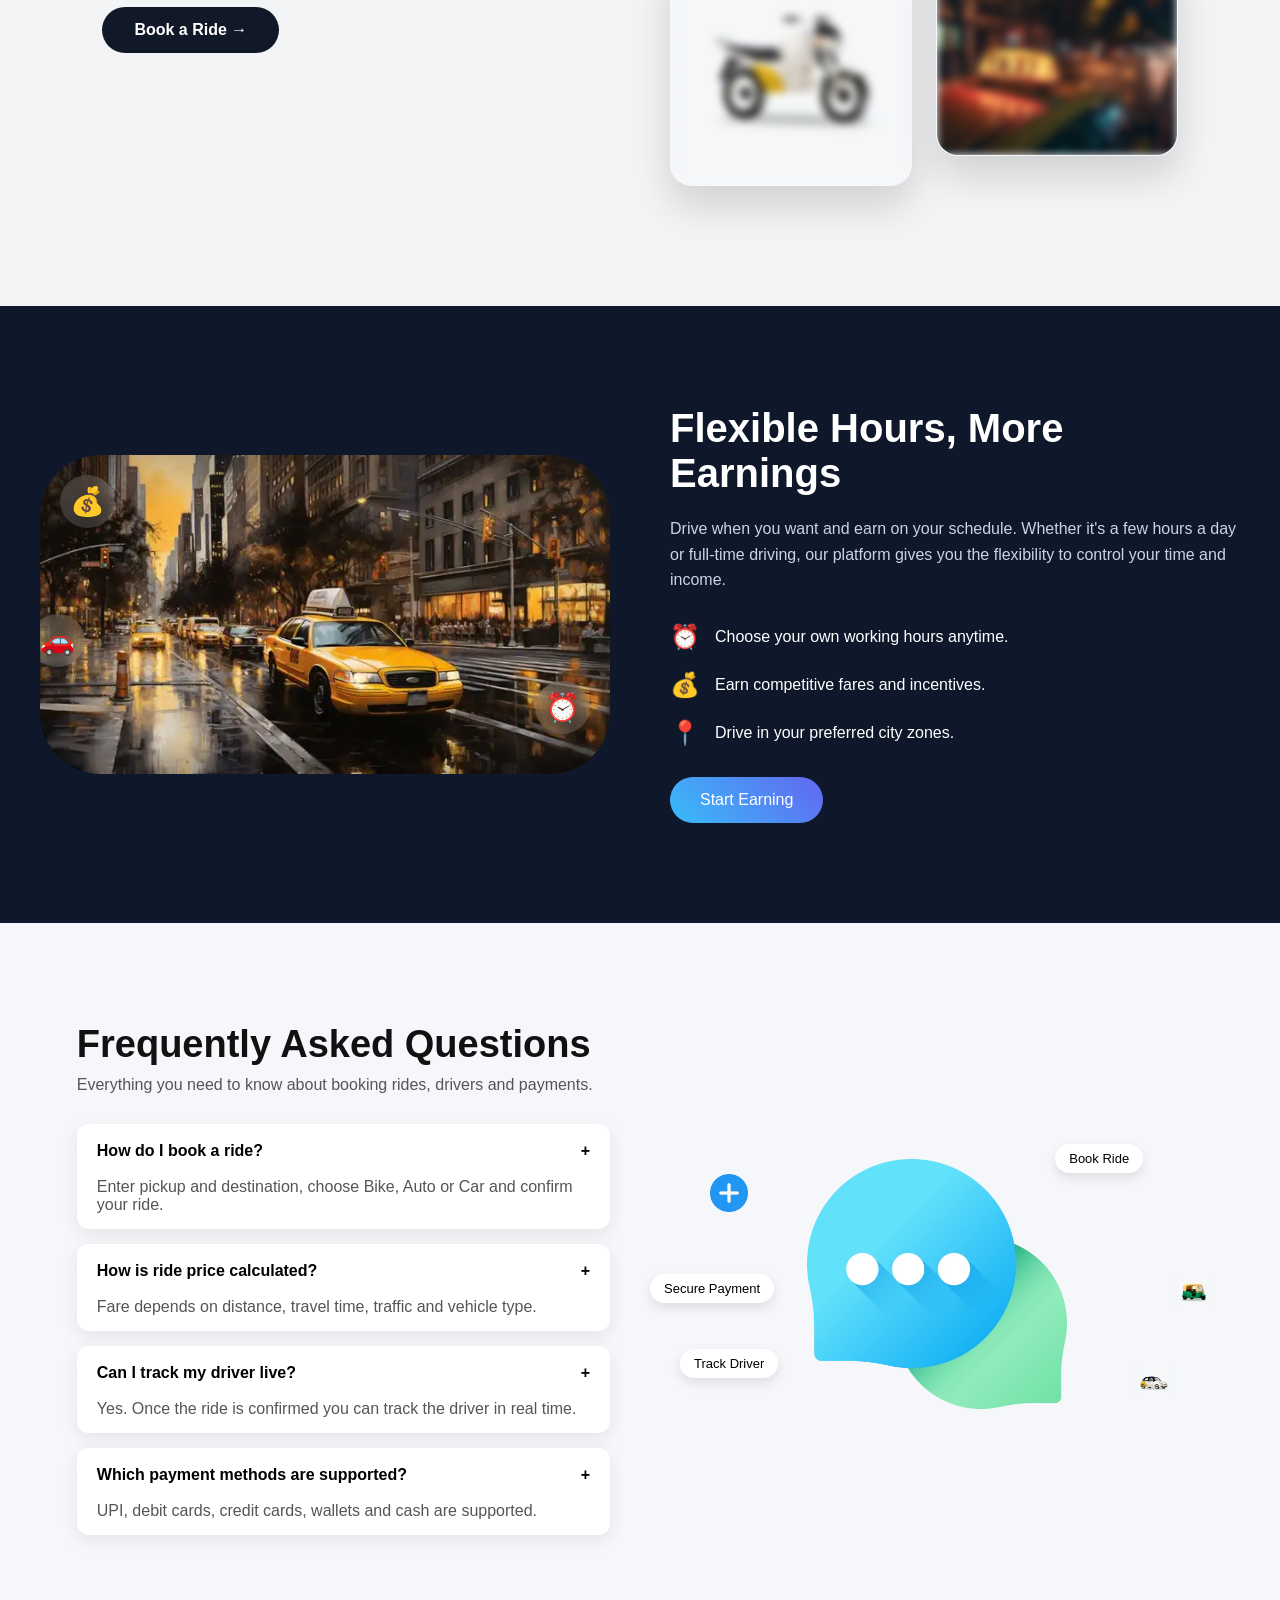
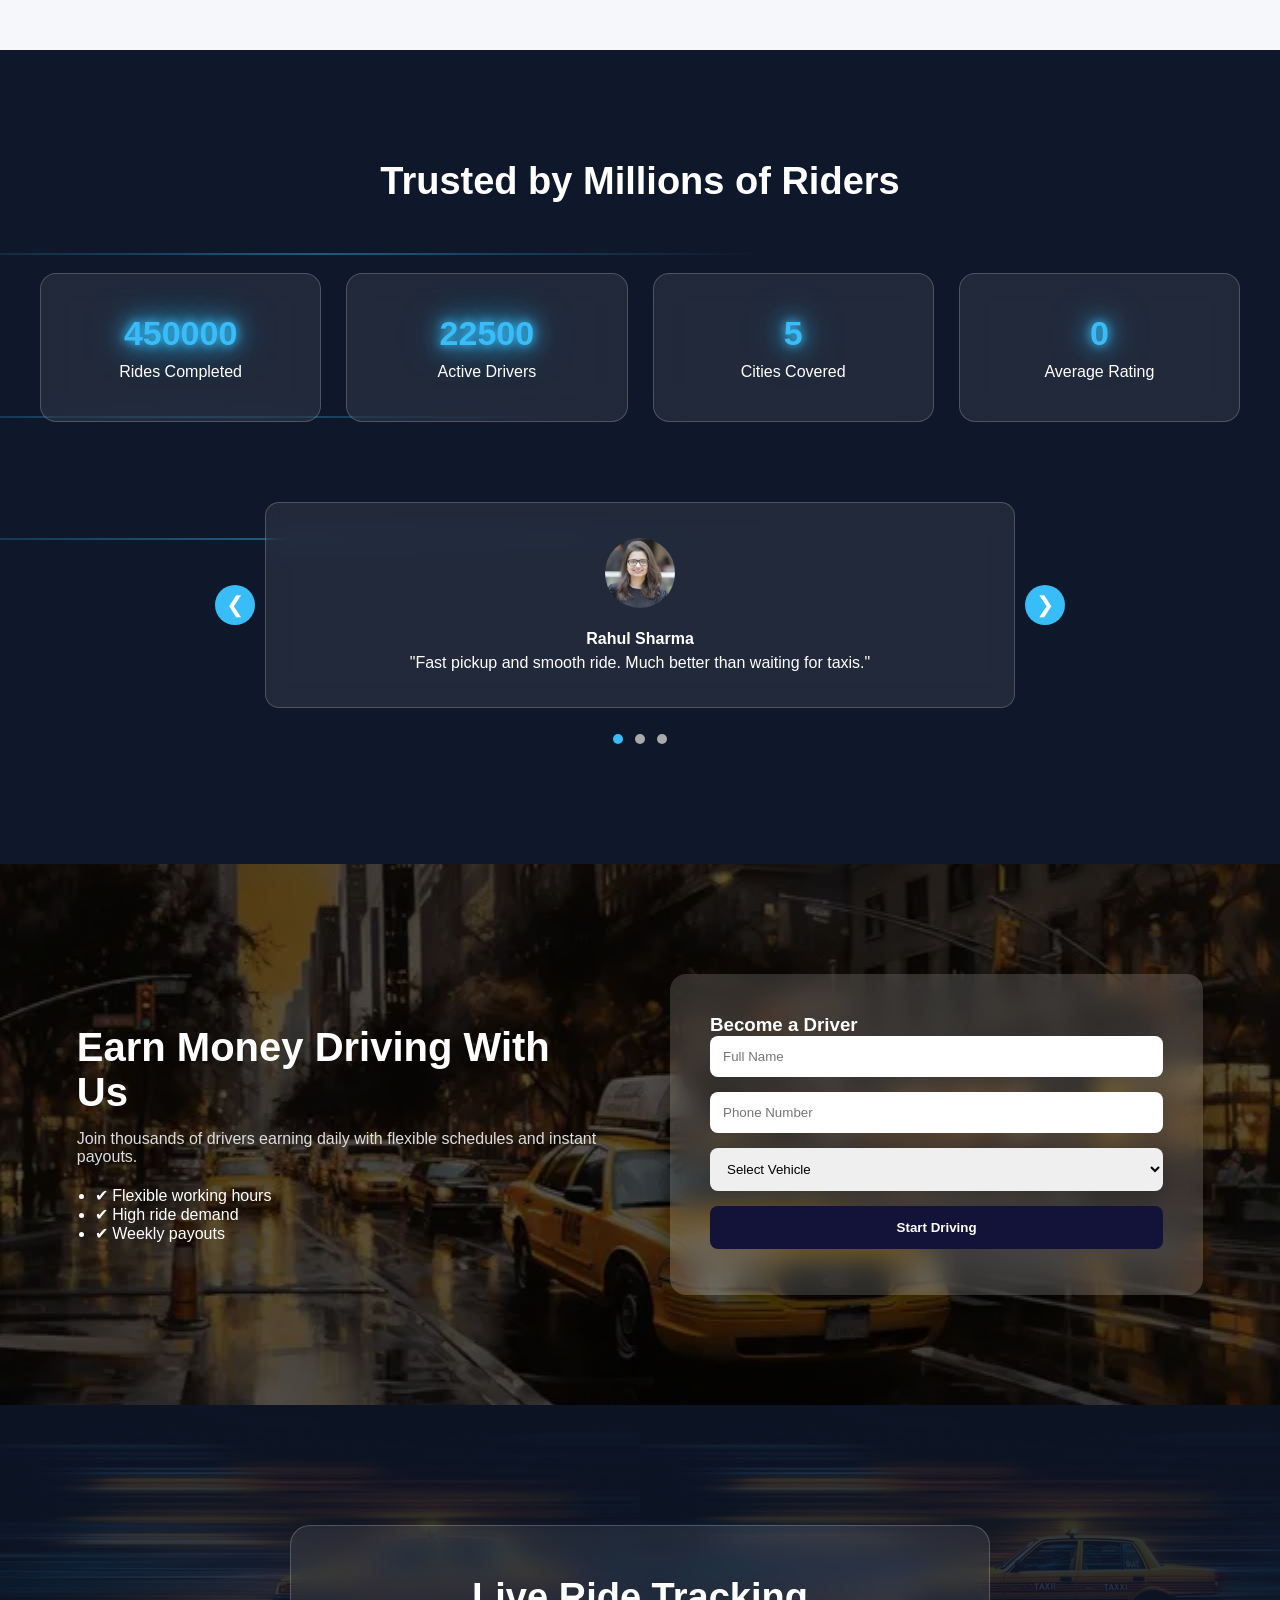
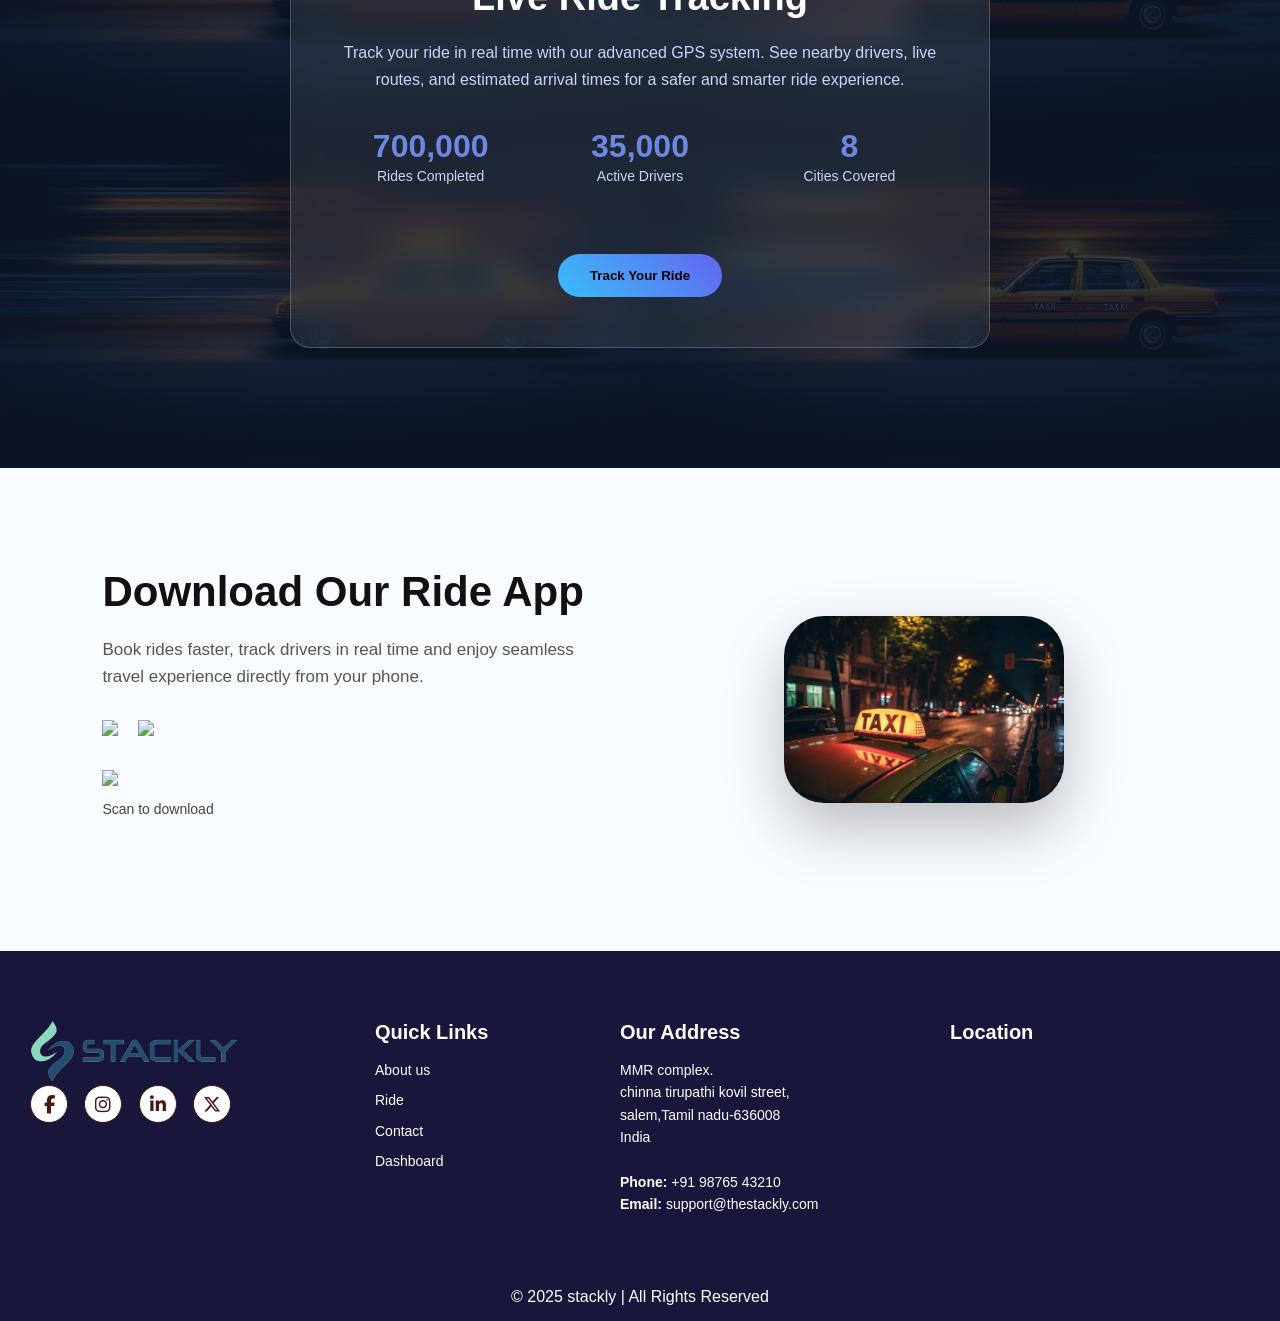
==== commit d0b1733e: "Add files via upload" ====
--- a/index.html
+++ b/index.html
@@ -12,9 +12,6 @@
 </head>
 
 
-<body>
-    
-
 <header class="header" id="header">
 
 <div class="nav-container">
@@ -43,7 +40,7 @@
 
 <li><a href="./about.html">About us</a></li>
 <li><a href="./ride.html">Ride</a></li>
-<li><a href="./blog.html">Blog</a></li>
+
 <li><a href="./contact.html">Contact</a></li>
 <li><a href="./dashboard.html">Dashboard</a></li>
 <li class="nav-buttons">
@@ -64,6 +61,27 @@
 </head>
 
 <body>
+
+  
+
+<!-- PRELOADER -->
+<div id="preloader">
+    <div class="loader">
+  
+      <!-- BIKE ICON -->
+      <div class="bike">
+        <i class="ri-motorbike-fill"></i>
+      </div>
+  
+      <!-- ROAD LINE -->
+      <div class="road"></div>
+  
+      <!-- TEXT -->
+      <p>Loading your ride...</p>
+  
+    </div>
+  </div>
+
 
 
 
@@ -130,6 +148,8 @@
         </section>
 
         <style>
+
+            
             /* HERO SECTION */
 
 .urx-hero{
--- a/style.css
+++ b/style.css
@@ -16,7 +16,7 @@
     /* DARK MODE */
     
     body.dark{
-    background:#0f172a;
+    background:#18173b;
     color:white;
     }
     
@@ -117,7 +117,7 @@
     width:0%;
     height:2px;
     
-    background:linear-gradient(to top, #18173b, transparent);  
+    background:#18173b;
     
     transition:0.35s;
     
@@ -130,7 +130,8 @@
     /* ACTIVE */
     
     .nav-menu a.active{
-    color:linear-gradient(to top, #18173b, transparent);  
+        color:white;
+    color:#18173b;
     font-weight:600;
     }
     
@@ -296,7 +297,7 @@
 
 /* ================= FOOTER ================= */
 .footer {
-    background:linear-gradient(to top, #18173b, transparent);  
+    background: #18173b;
     padding-top: 40px;
     color: white;
 }
@@ -312,12 +313,12 @@
 .footer-box h3 {
     margin-bottom: 15px;
     font-size: 20px;
-    color: black;
+    color:  whtie;
 }
 
 .footer-box p, 
 .footer-box a {
-    color: black;
+    color: white;
     font-size: 14px;
     line-height: 1.6;
 }
@@ -342,7 +343,7 @@
 
 .footer-bottom {
     text-align: center;
-    background: linear-gradient(to top, #18173b, transparent);  
+    background: #18173b;
     padding: 15px 0;
 }
 
@@ -355,15 +356,15 @@
     text-align: center;
     line-height: 38px;
     border-radius: 50%;
-    background: linear-gradient(to top, #18173b, transparent);  
+    background: white;
     color:rgb(73, 25, 25);
     border: 1px solid rgb(73, 25, 25);
     transition: 0.3s;
 }
 
 .footer-social a:hover {
-    background: linear-gradient(to top, #18173b, transparent);  
-    color: #000;
+    background: white;  
+    color: black;
     transform: translateY(-5px);
 }
 
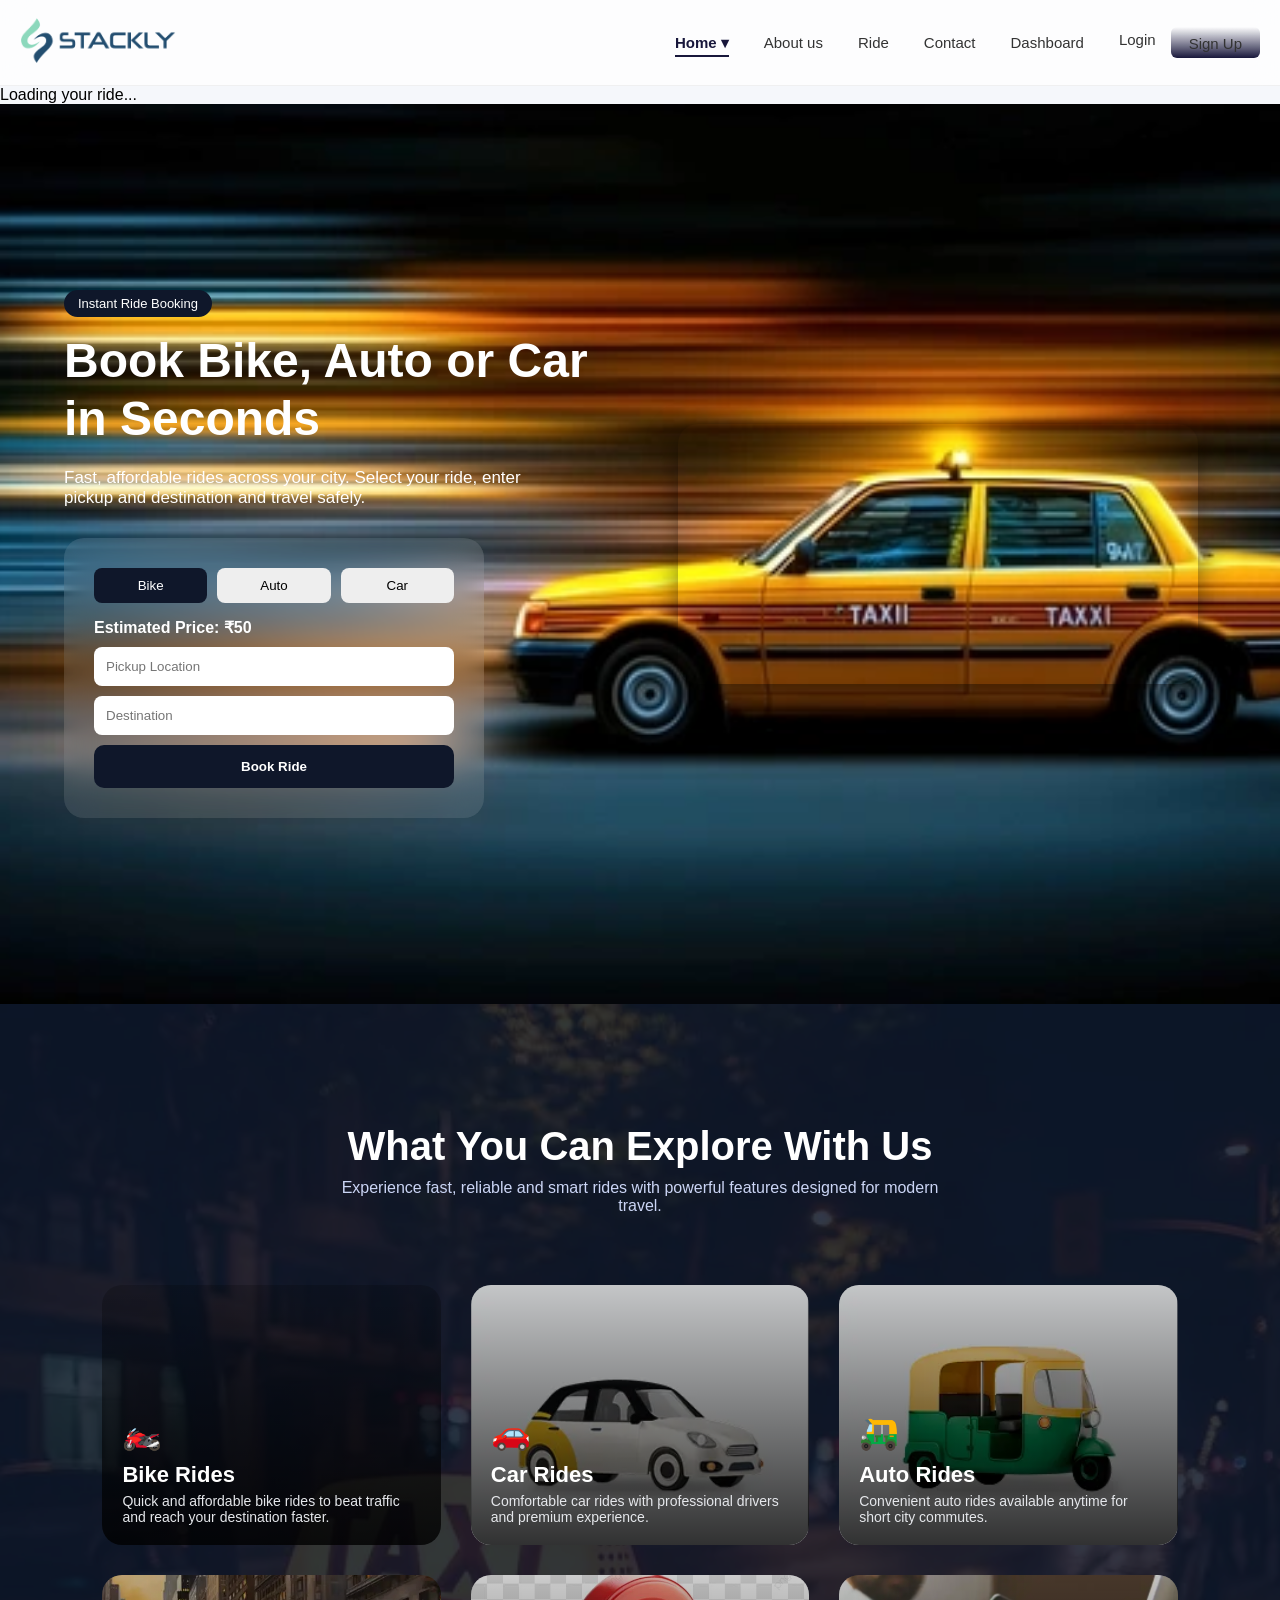
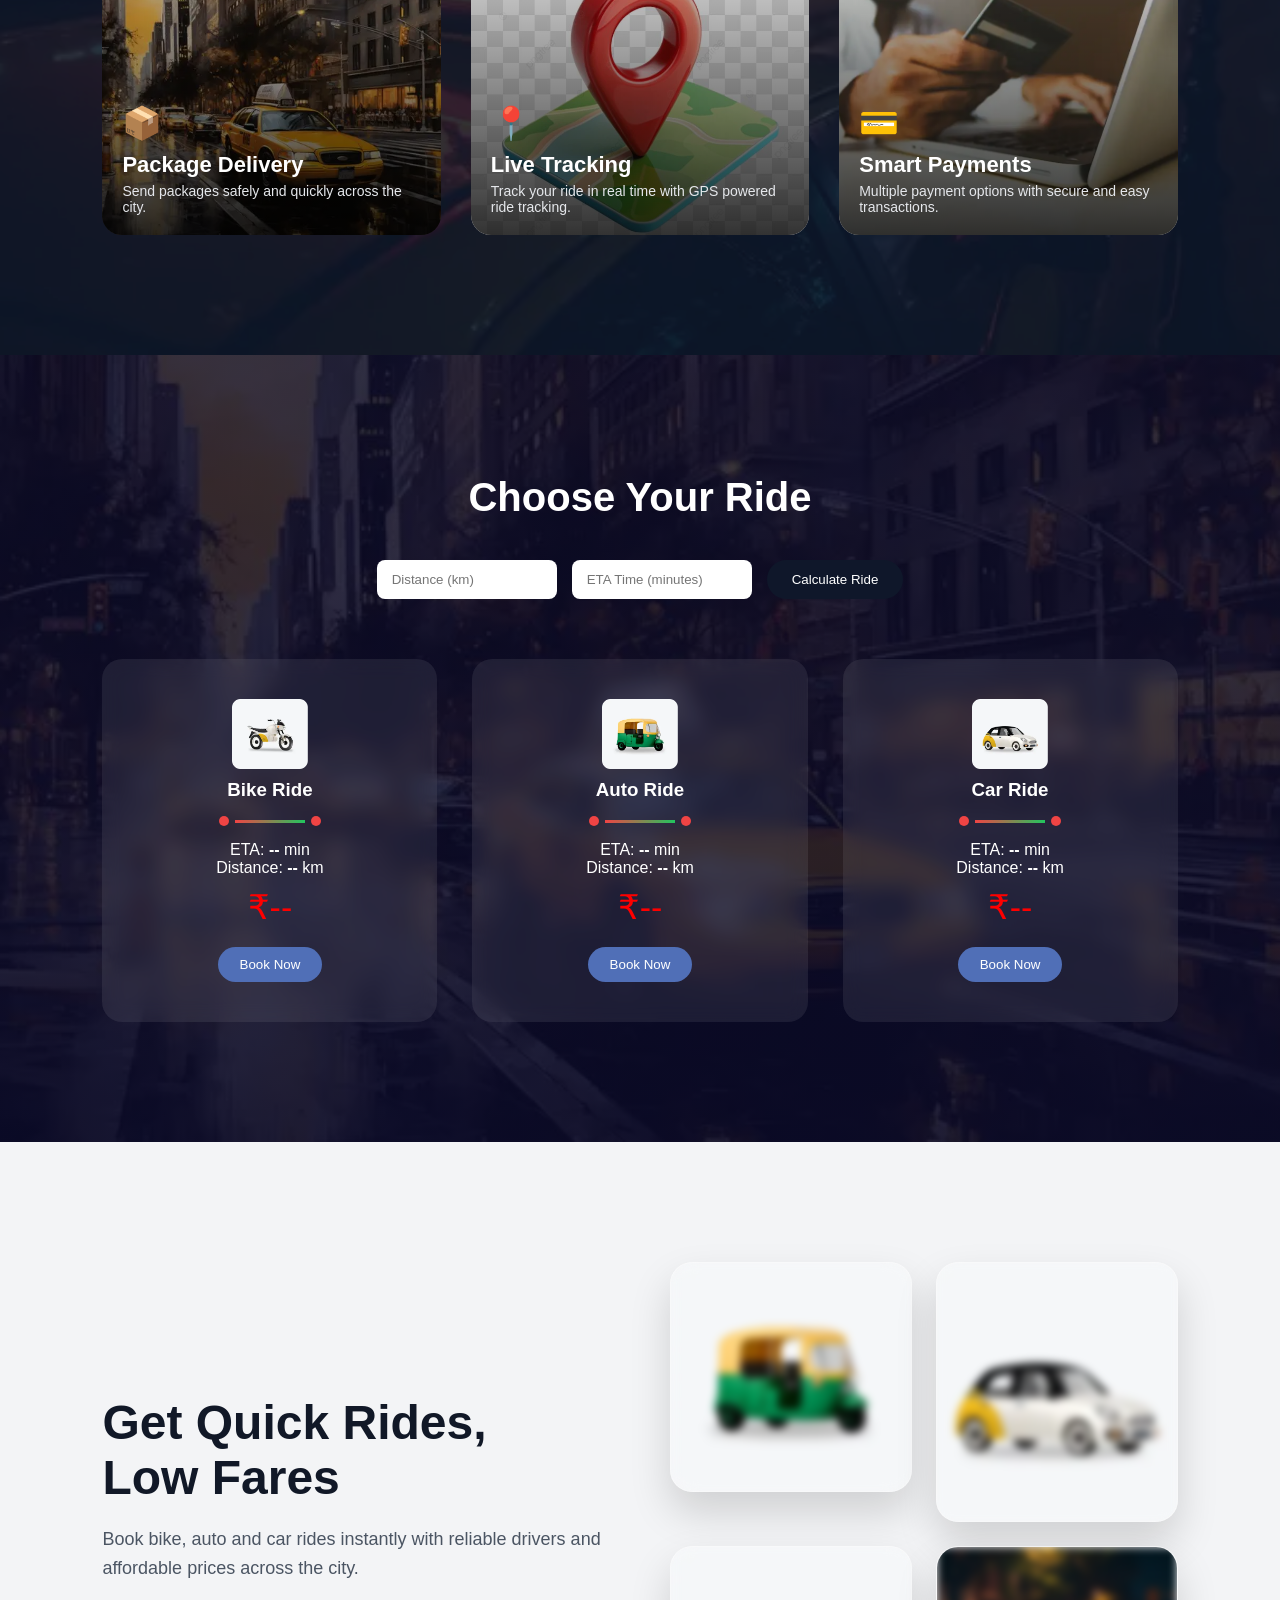
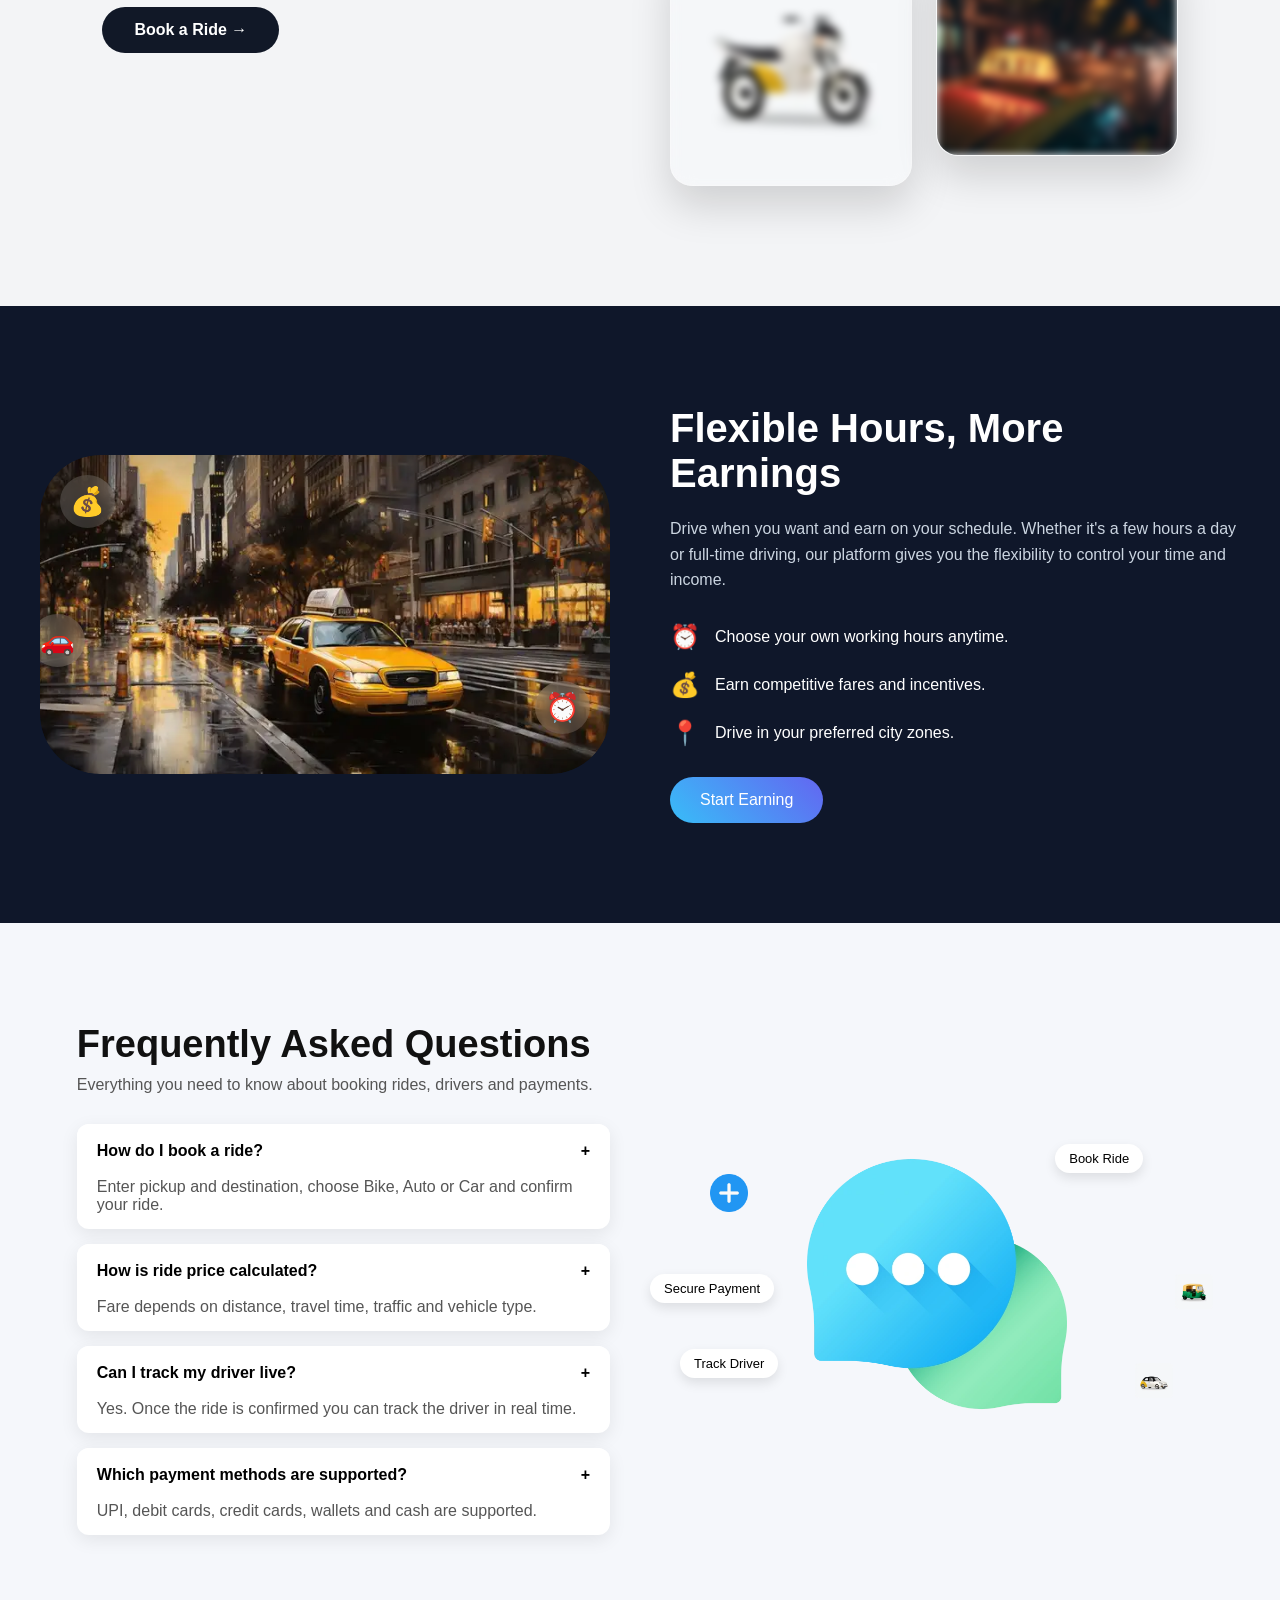
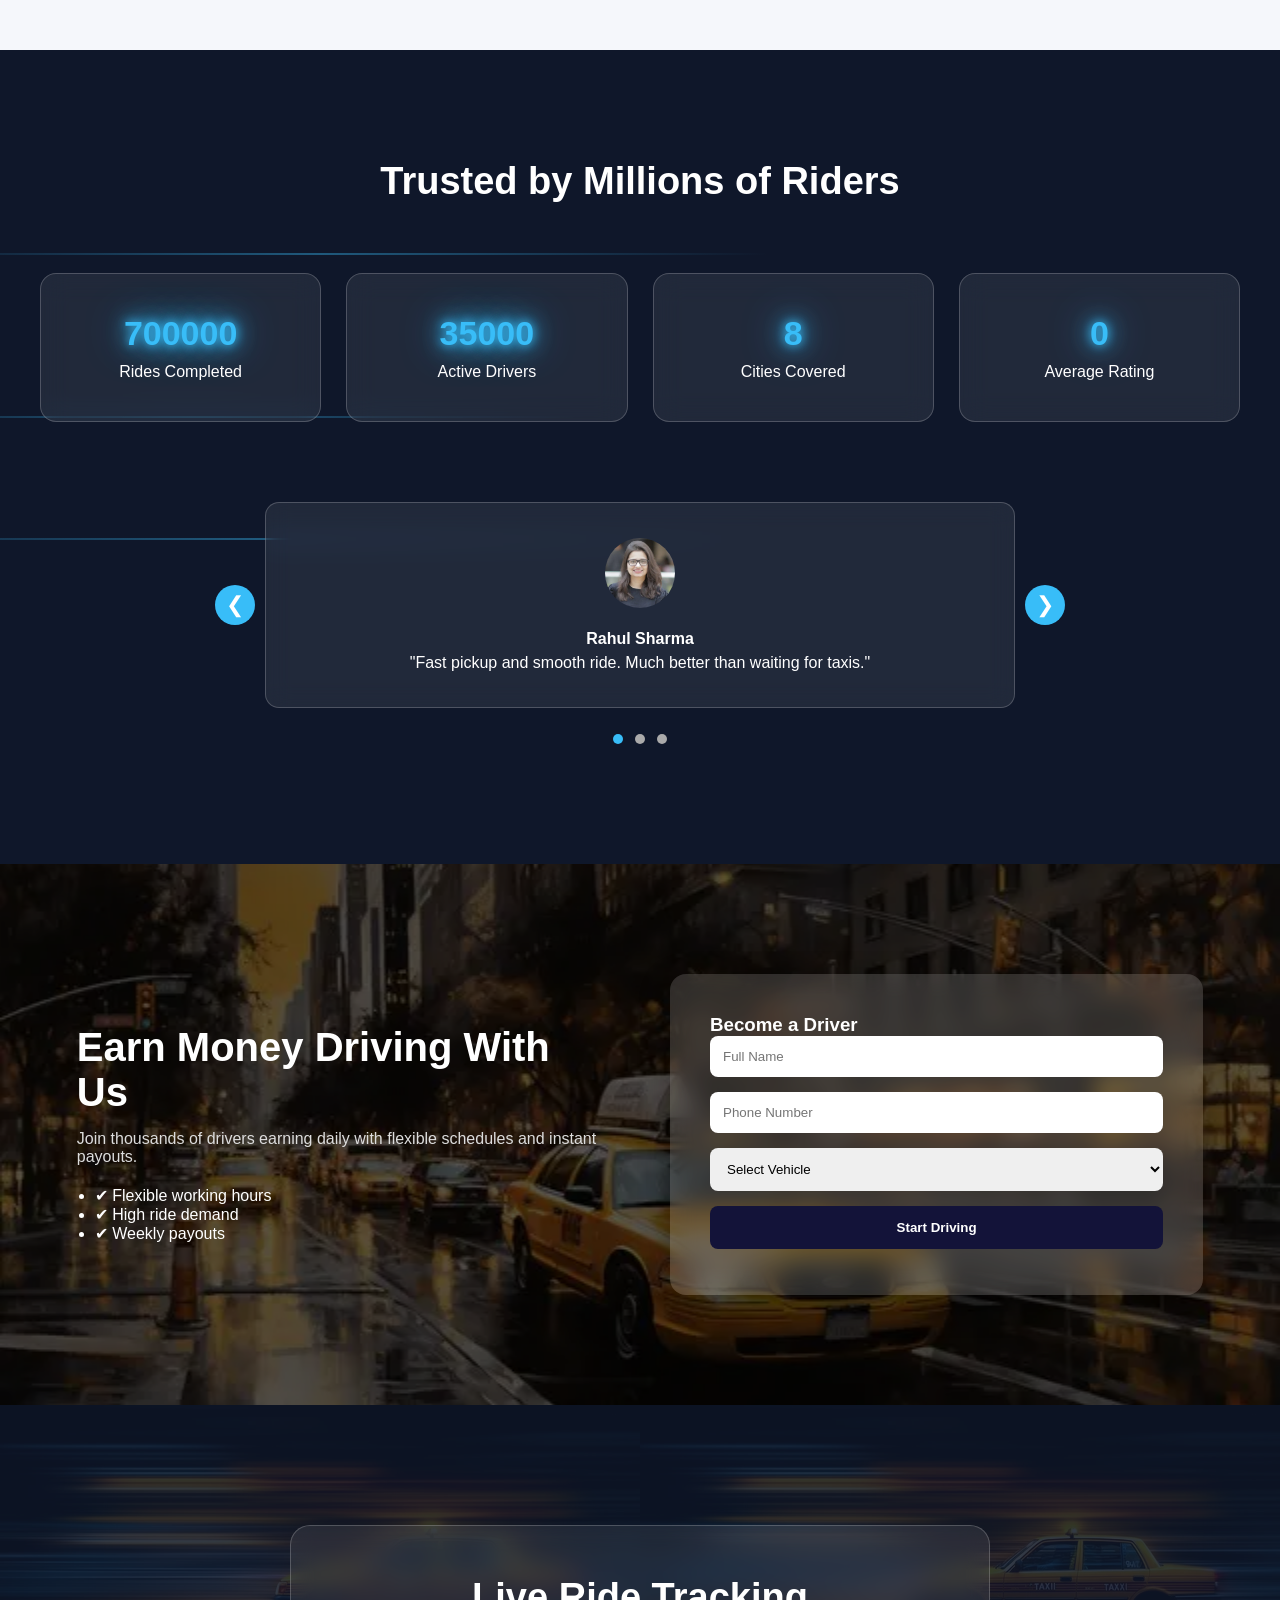
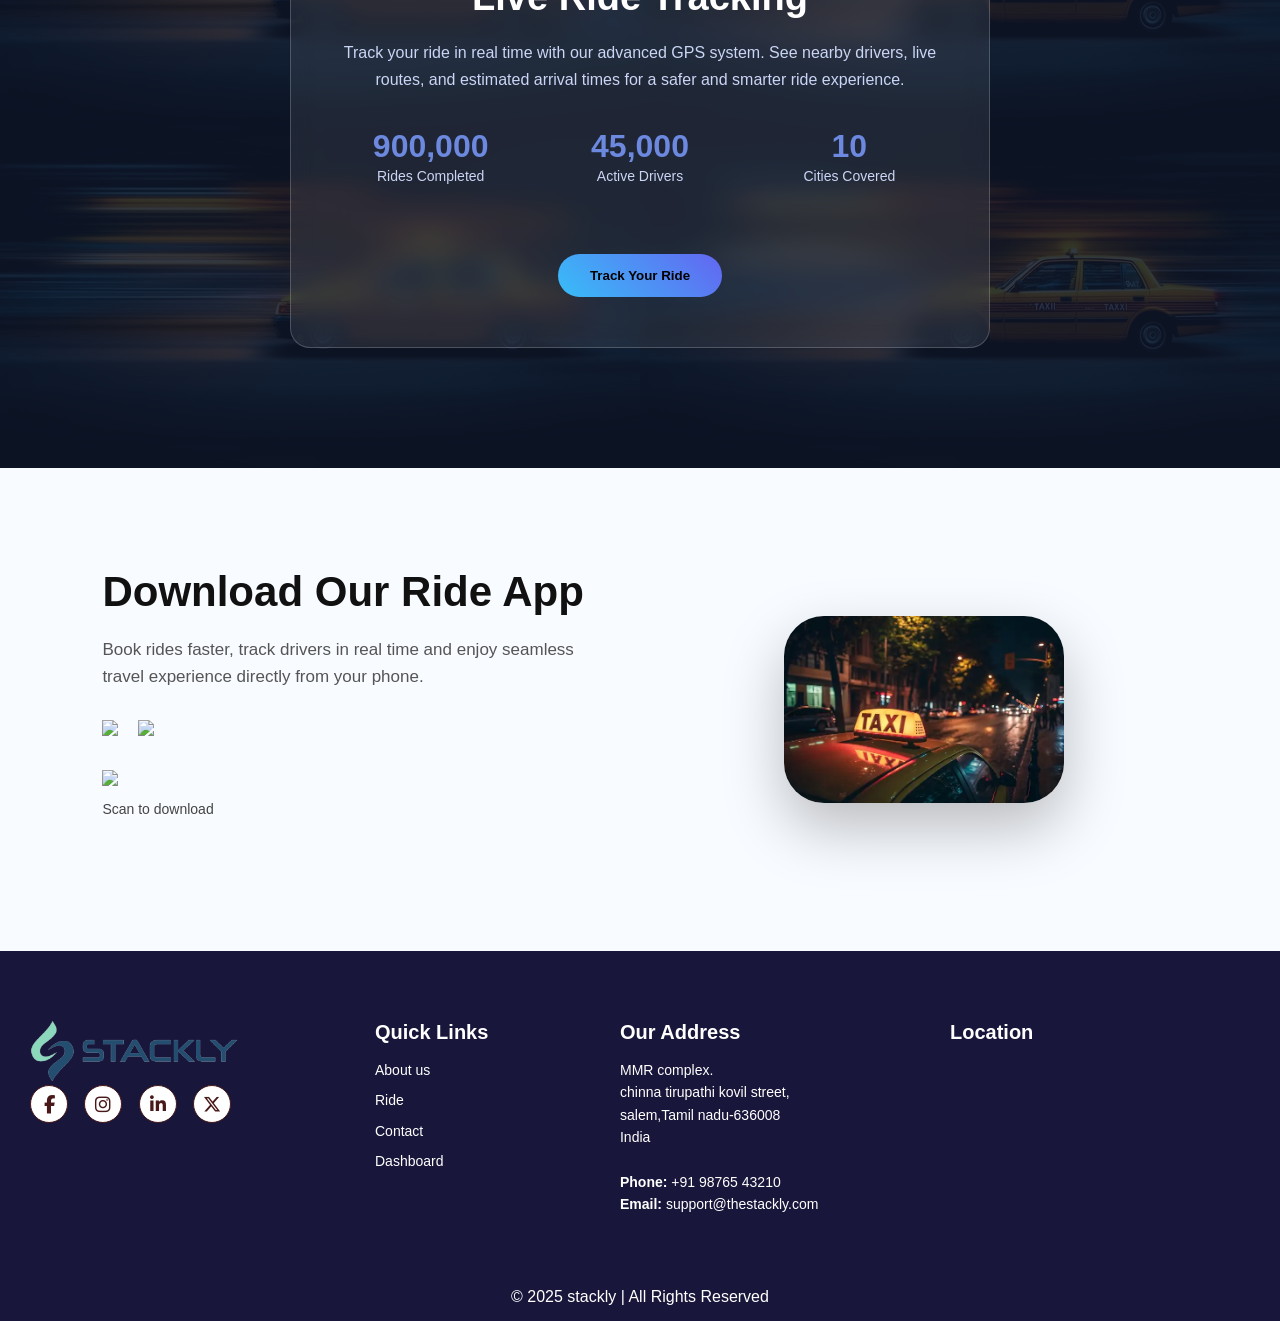
==== commit e53a7ba3: "Add files via upload" ====
--- a/index.html
+++ b/index.html
@@ -1409,9 +1409,9 @@
         
         </div>
         <a href="./404.html">
-        <button class="fxe-btn fxe-reveal"></a>
+        <button class="fxe-btn fxe-reveal">
         Start Earning
-        </button>
+        </button></a>
         
         </div>
         
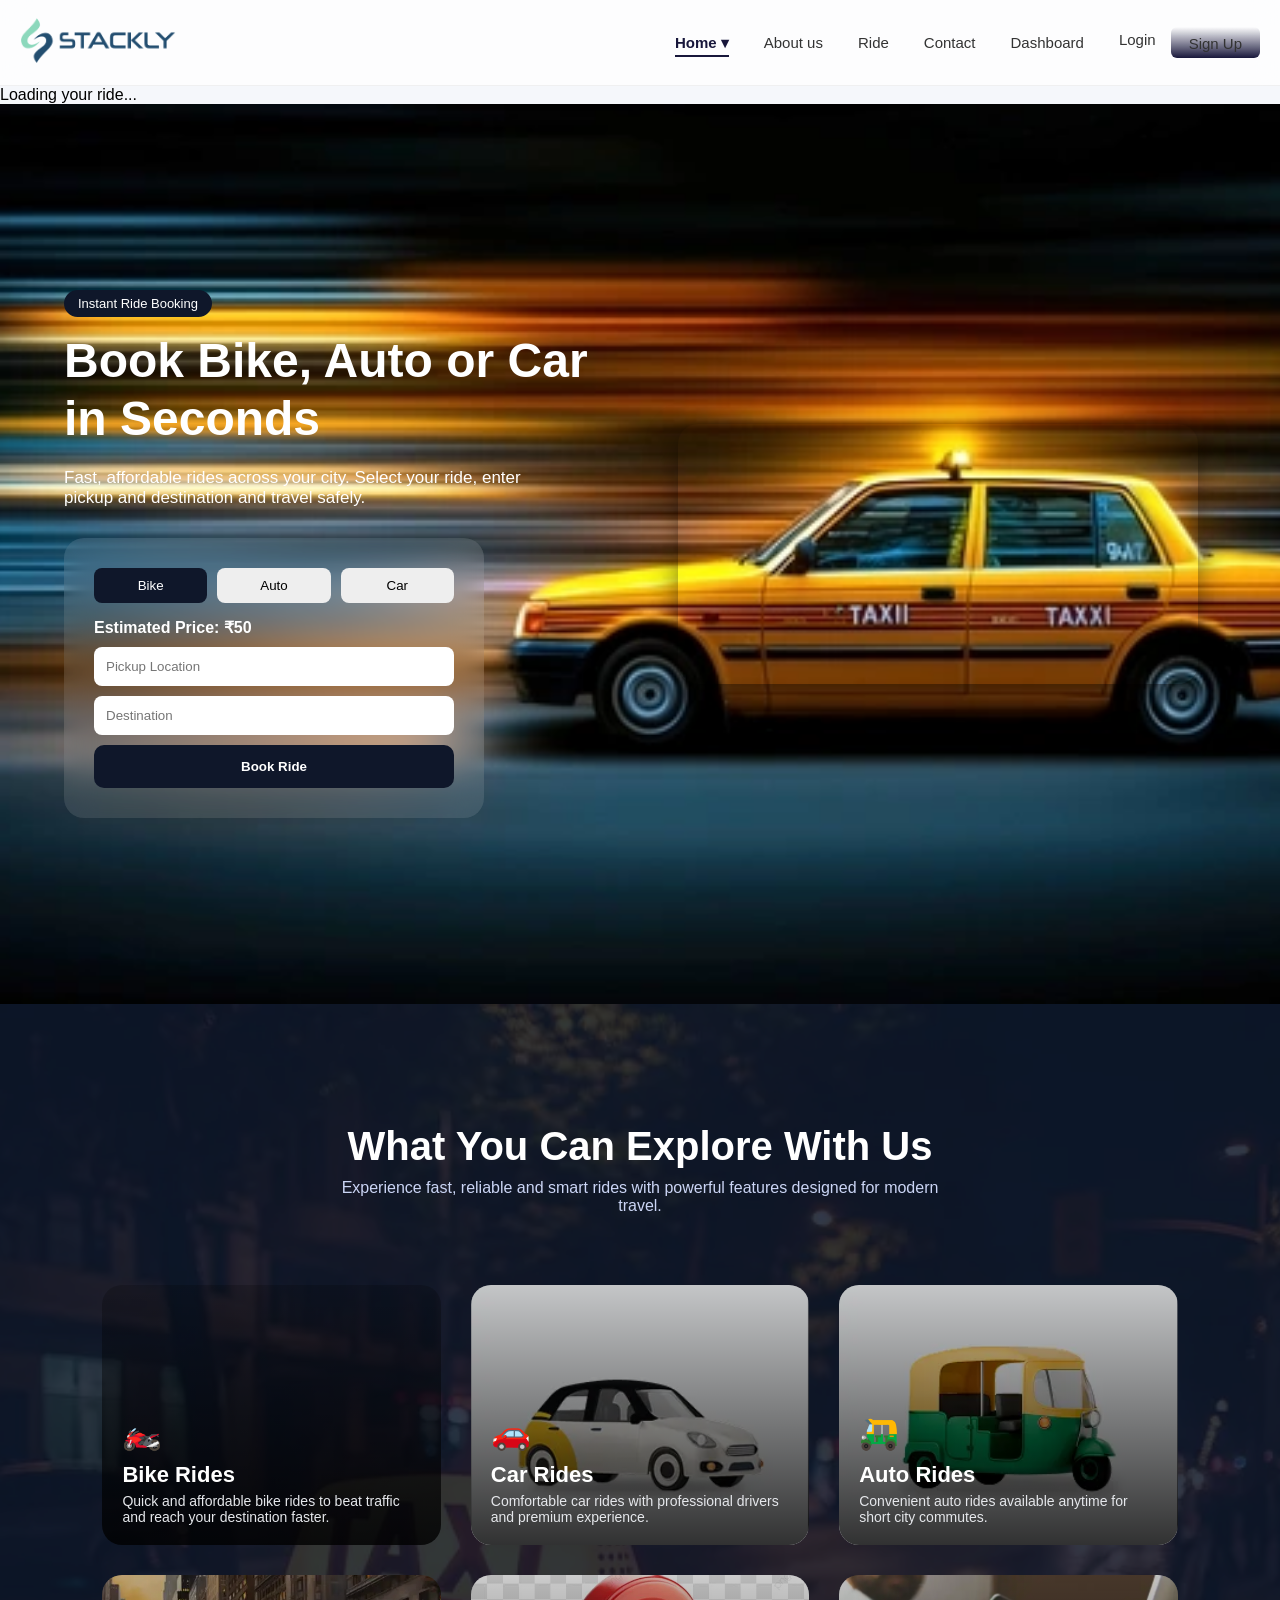
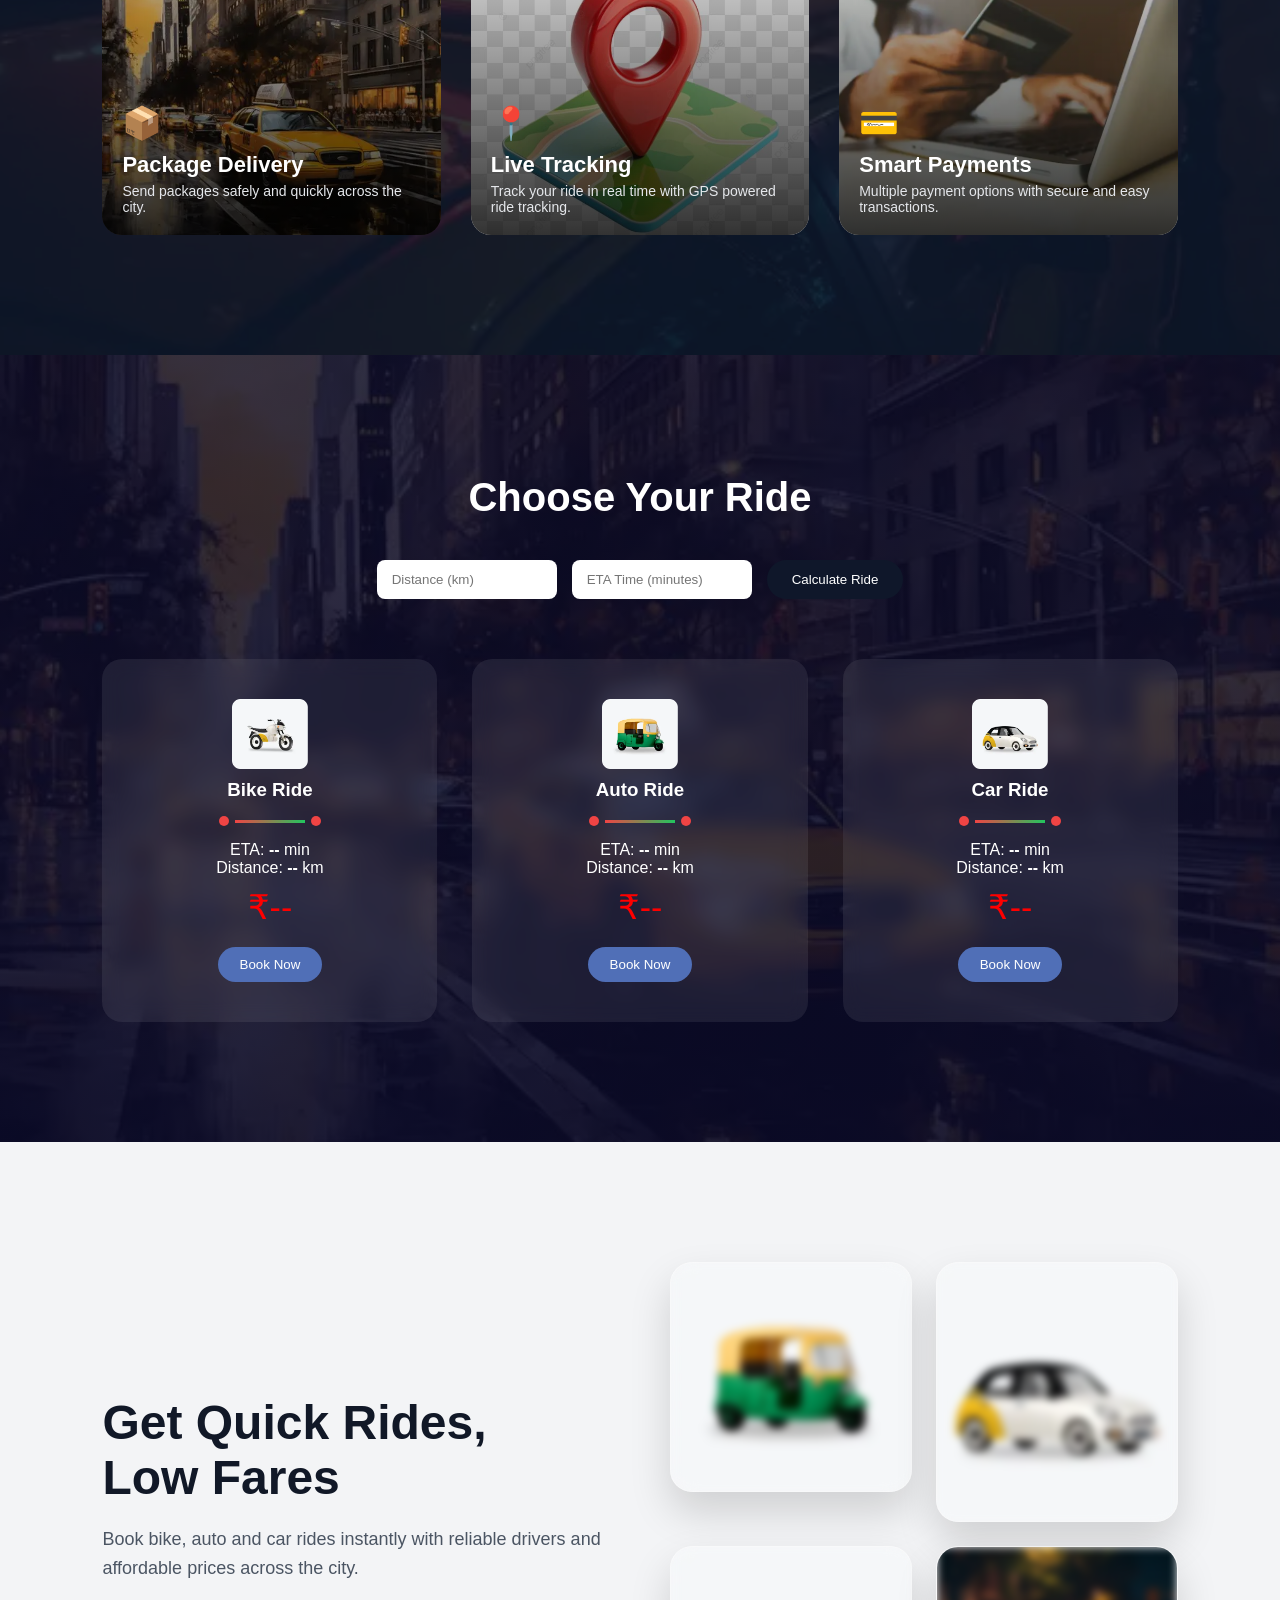
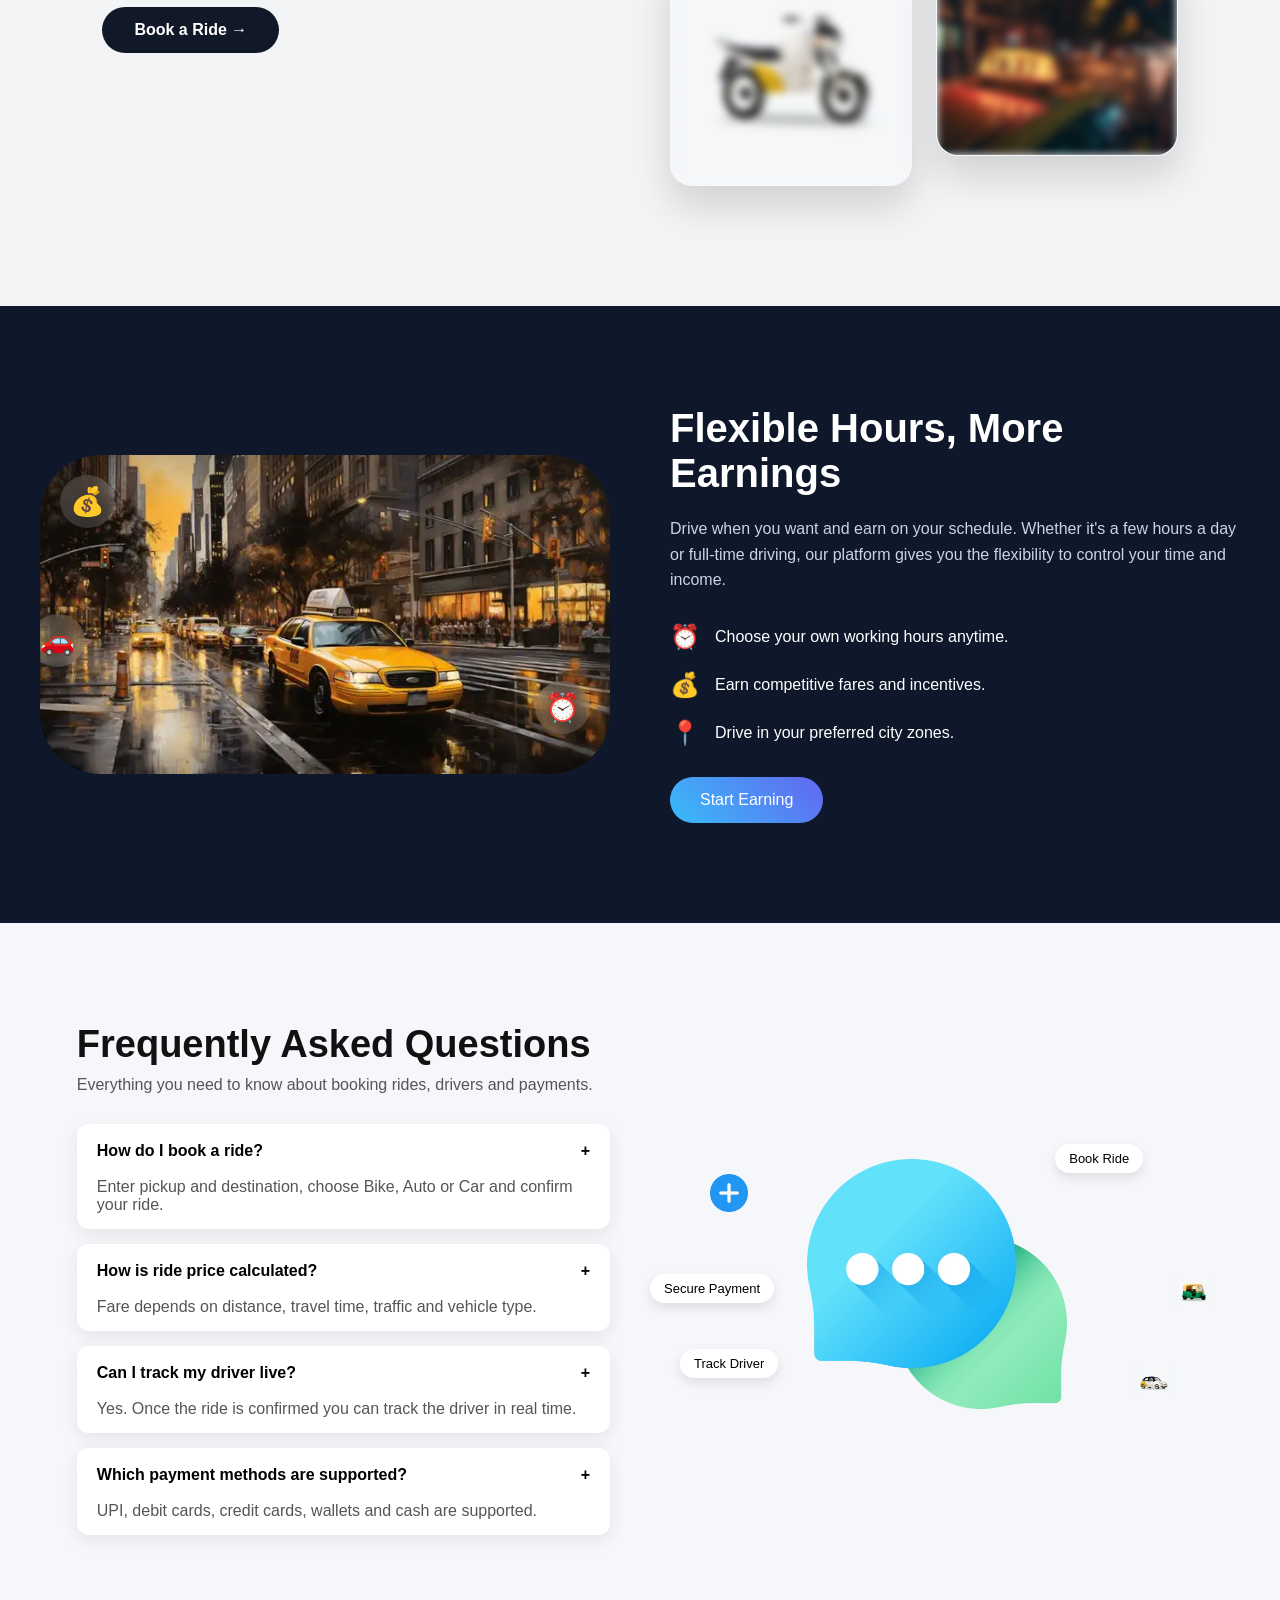
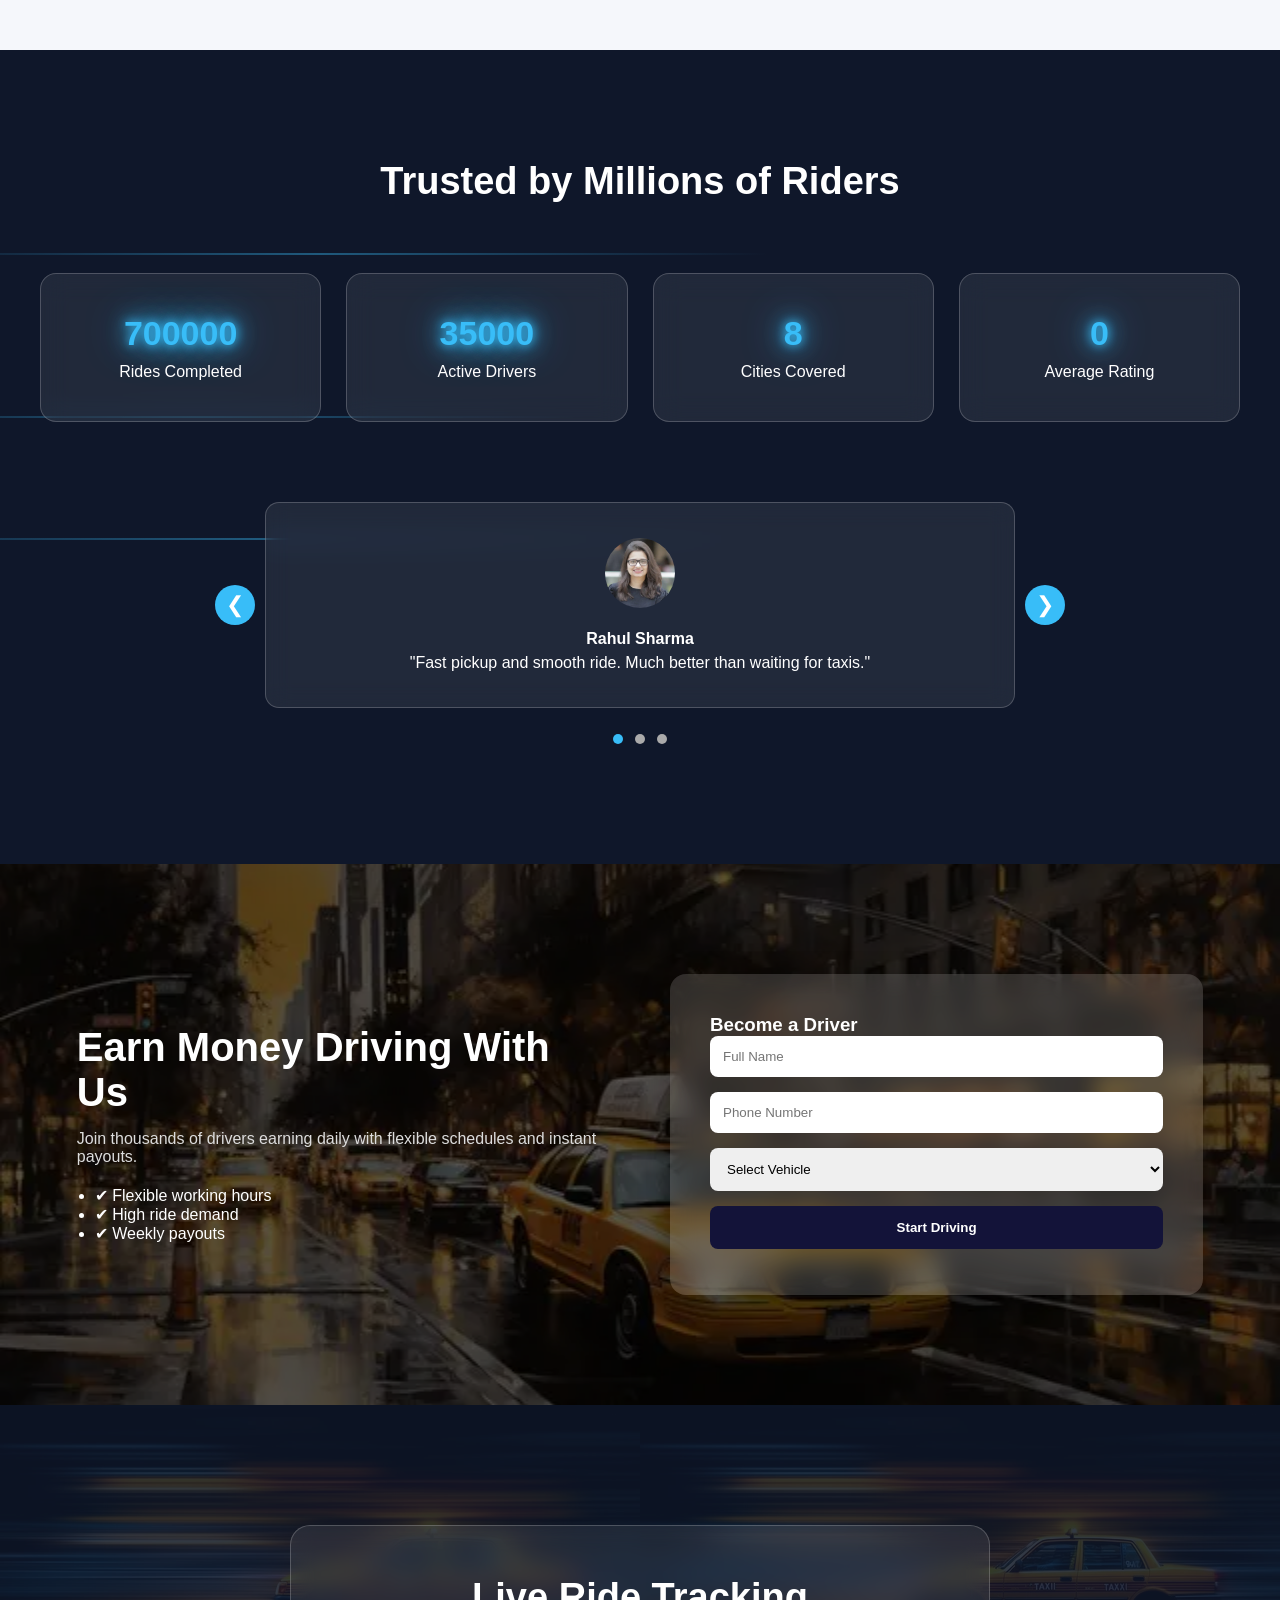
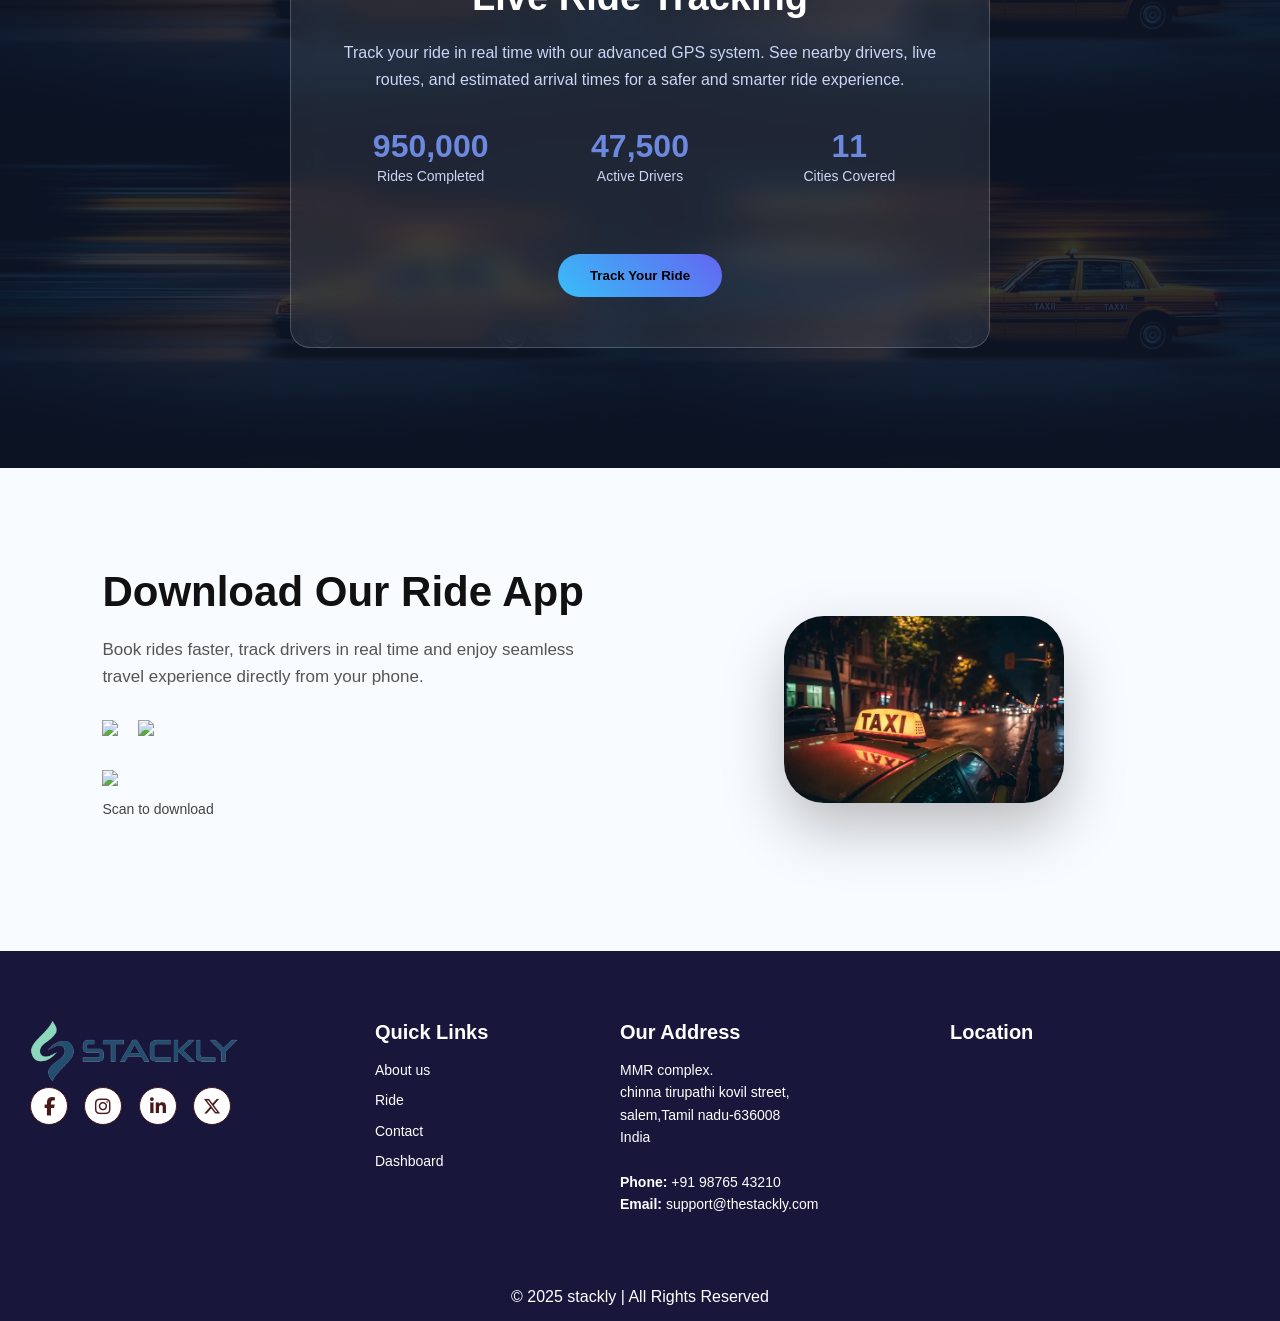
==== commit 322cc9d0: "Add files via upload" ====
--- a/index.html
+++ b/index.html
@@ -3245,7 +3245,8 @@
     
             <!-- Logo / About -->
             <div class="footer-box">
-                <img src="./logo.webp" alt="Stackly Logo" class="footer-logo"  style="height:60px;">
+                <a href="./index.html">
+                <img src="./logo.webp" alt="Stackly Logo" class="footer-logo"  style="height:60px;"></a>
    
                
                 <!-- <p>We deliver secure, scalable and innovative IT services for global businesses.</p><br> -->
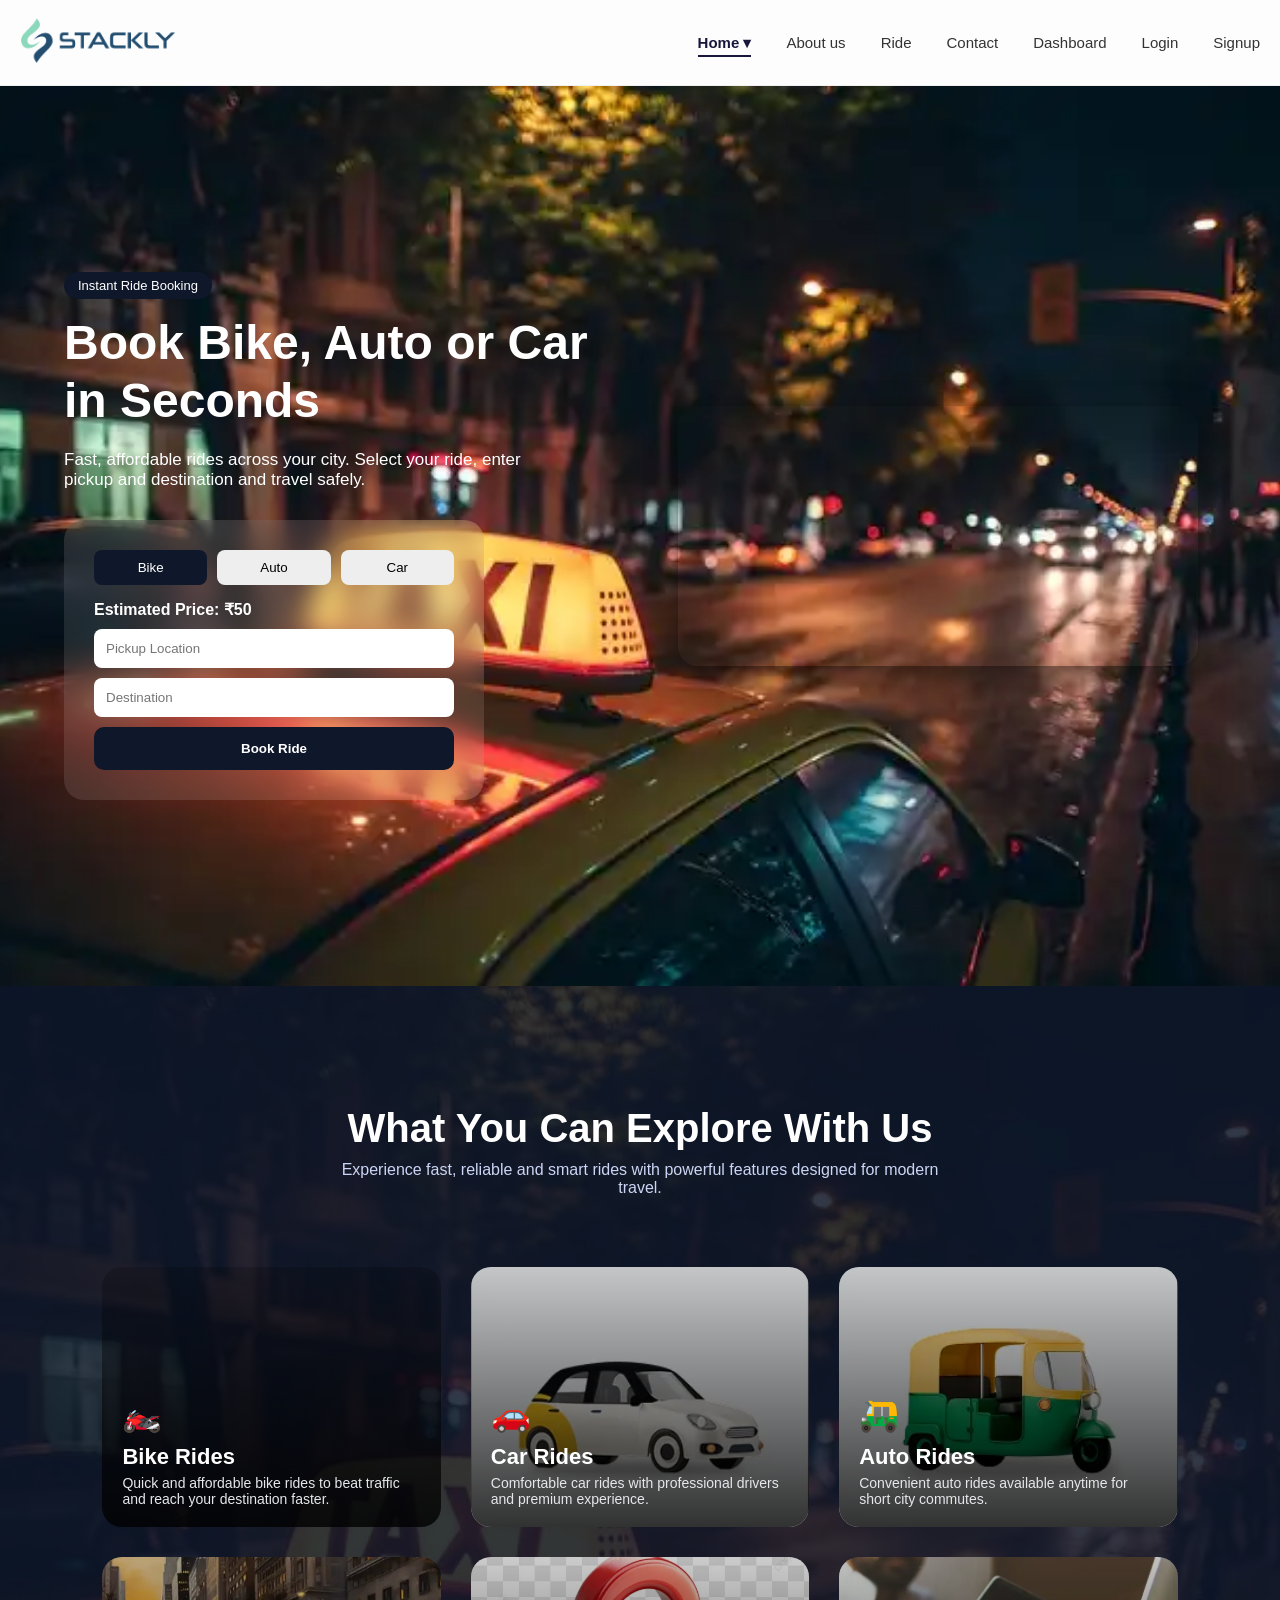
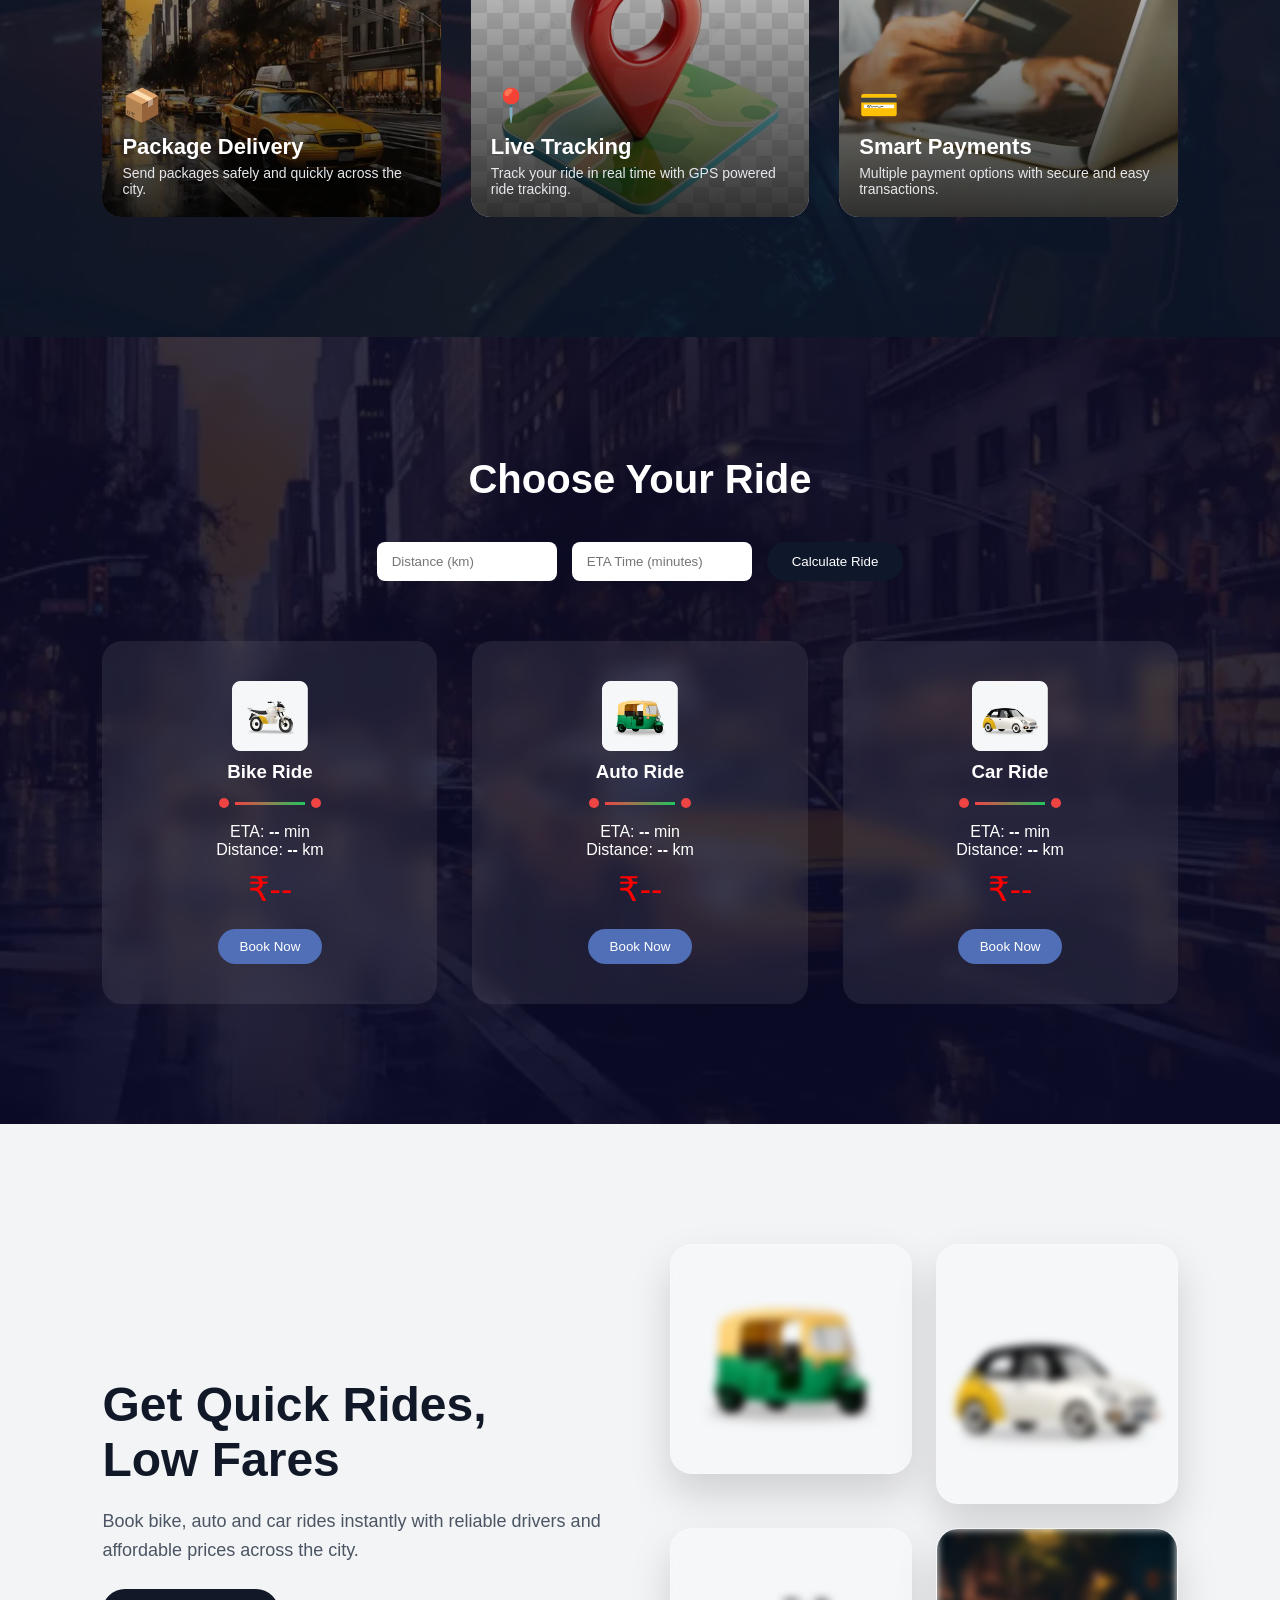
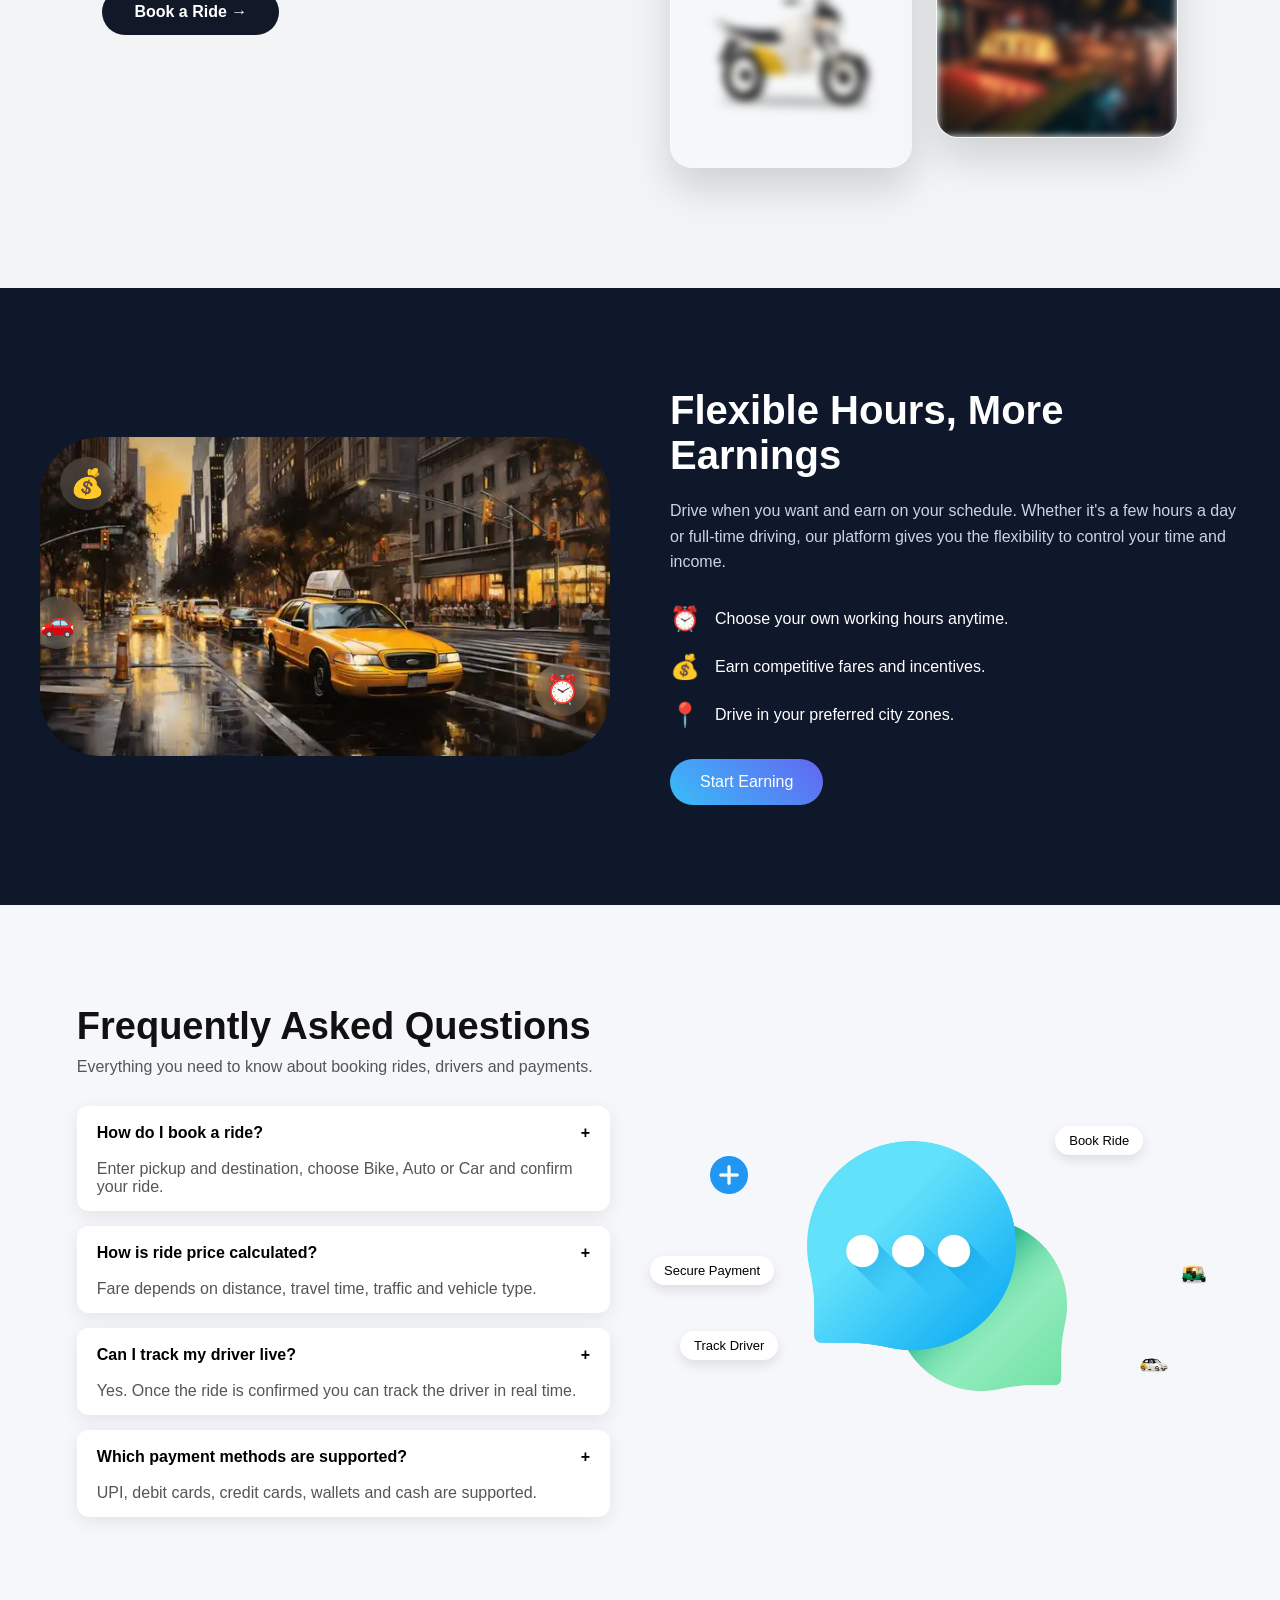
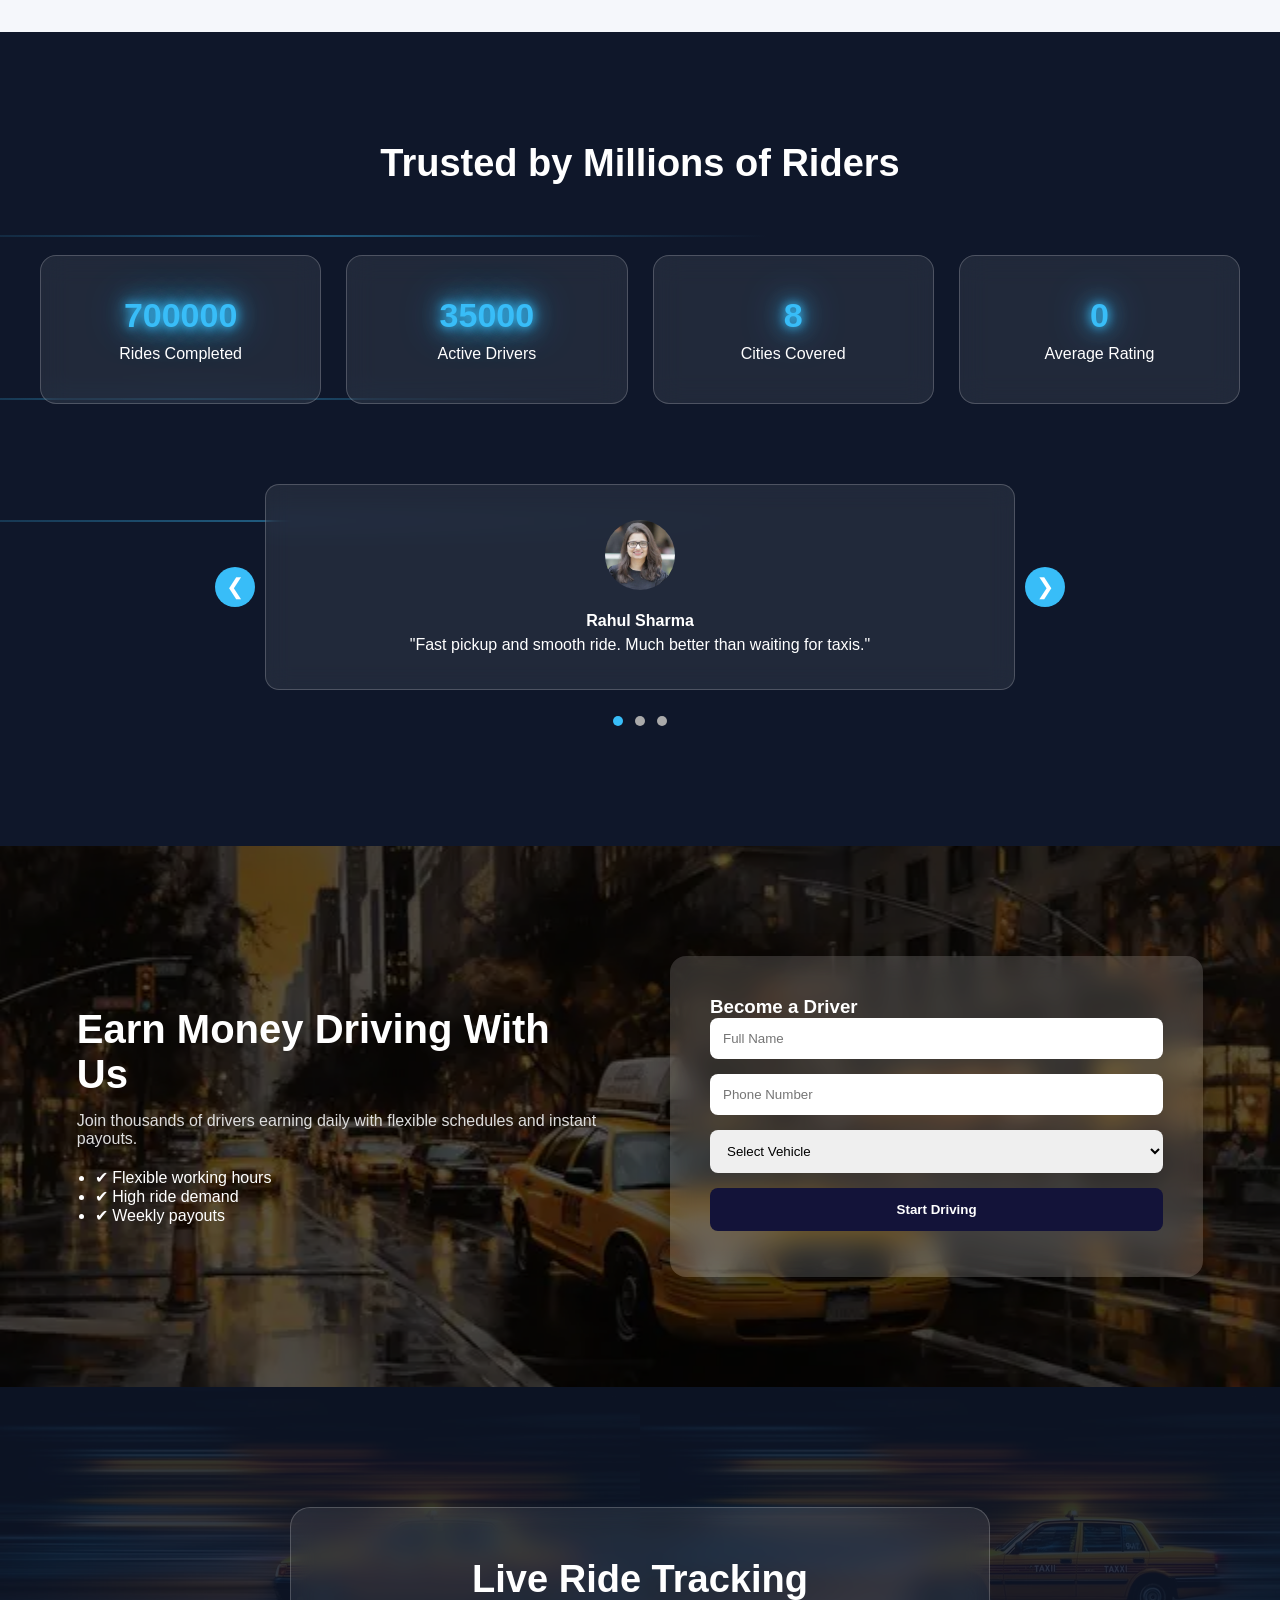
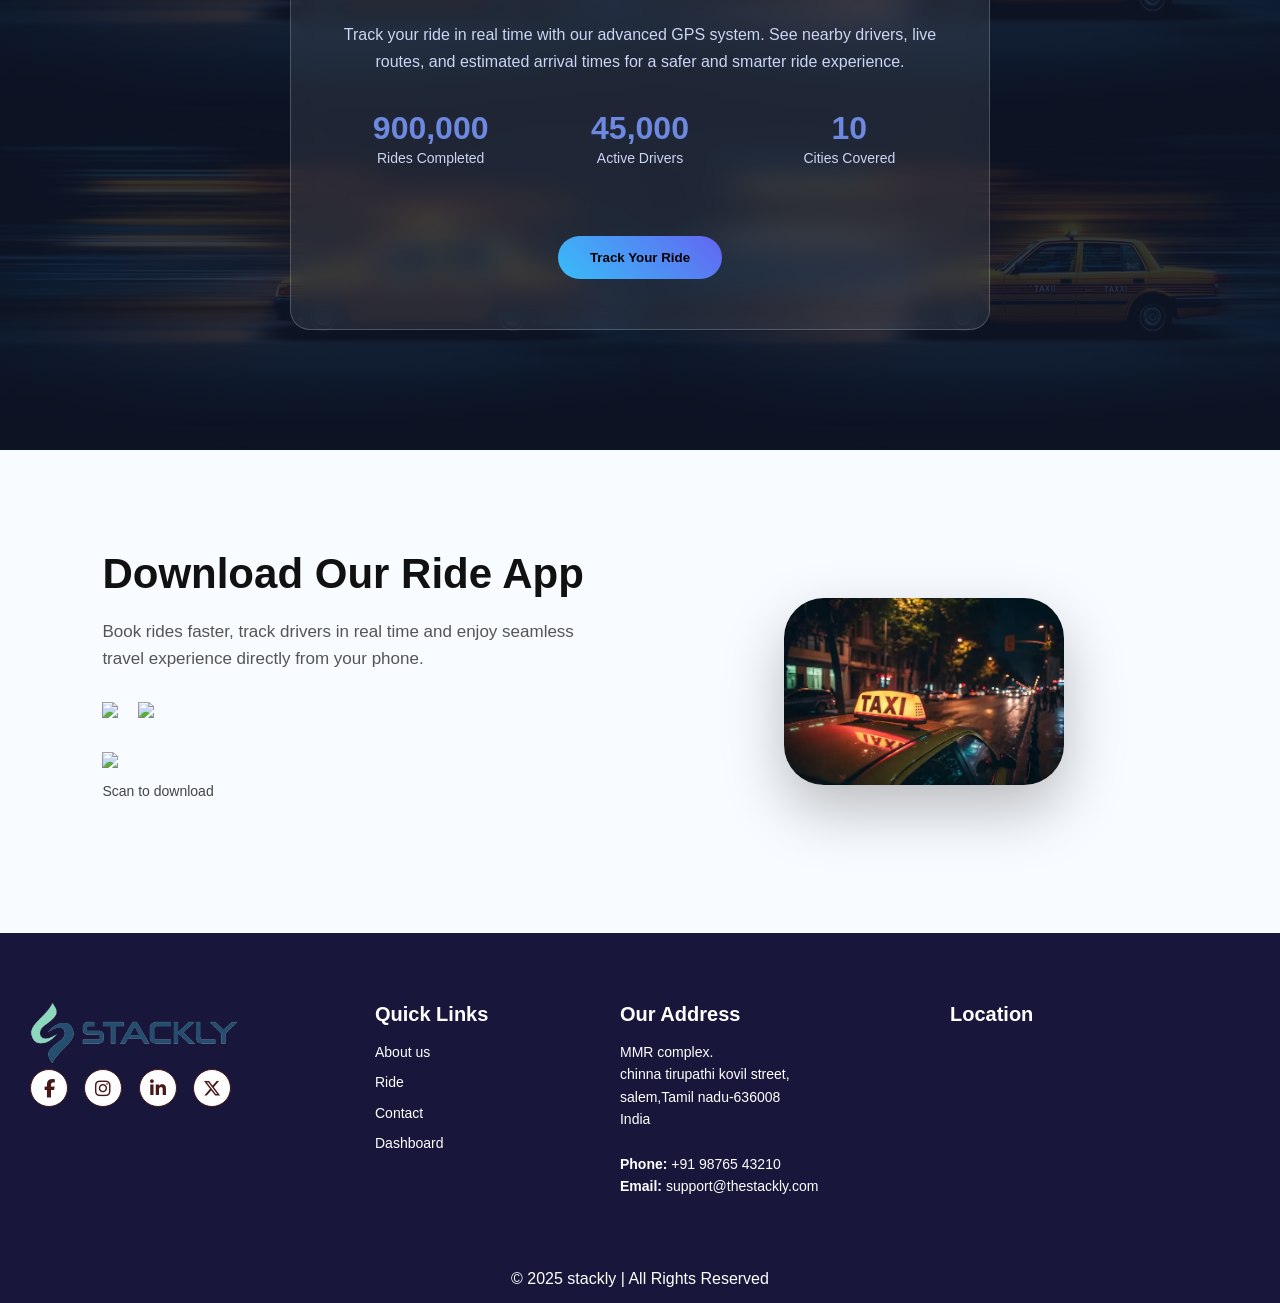
==== commit bc8fa049: "Add files via upload" ====
--- a/index.html
+++ b/index.html
@@ -43,11 +43,13 @@
 
 <li><a href="./contact.html">Contact</a></li>
 <li><a href="./dashboard.html">Dashboard</a></li>
-<li class="nav-buttons">
-
-
-<a href="login.html" class="login-btn">Login</a>
-<a href="signup.html" class="signup-btn">Sign Up</a>
+<li><a href="./login.html">Login</a></li>
+<li><a href="./signup.html">Signup</a></li>
+<!-- <li class="nav-buttons"> -->
+
+
+<!-- <a href="login.html" class="login-btn">Login</a>
+<a href="signup.html" class="signup-btn">Sign Up</a> -->
 
 </li>
 
@@ -76,8 +78,7 @@
       <!-- ROAD LINE -->
       <div class="road"></div>
   
-      <!-- TEXT -->
-      <p>Loading your ride...</p>
+      
   
     </div>
   </div>
@@ -170,7 +171,7 @@
 left:0;
 width:100%;
 height:100%;
-background:url("./t4.webp") center/cover no-repeat;
+background:url("./t3.webp") center/cover no-repeat;
 animation:urxZoom 15s infinite alternate;
 z-index:-1;
 }
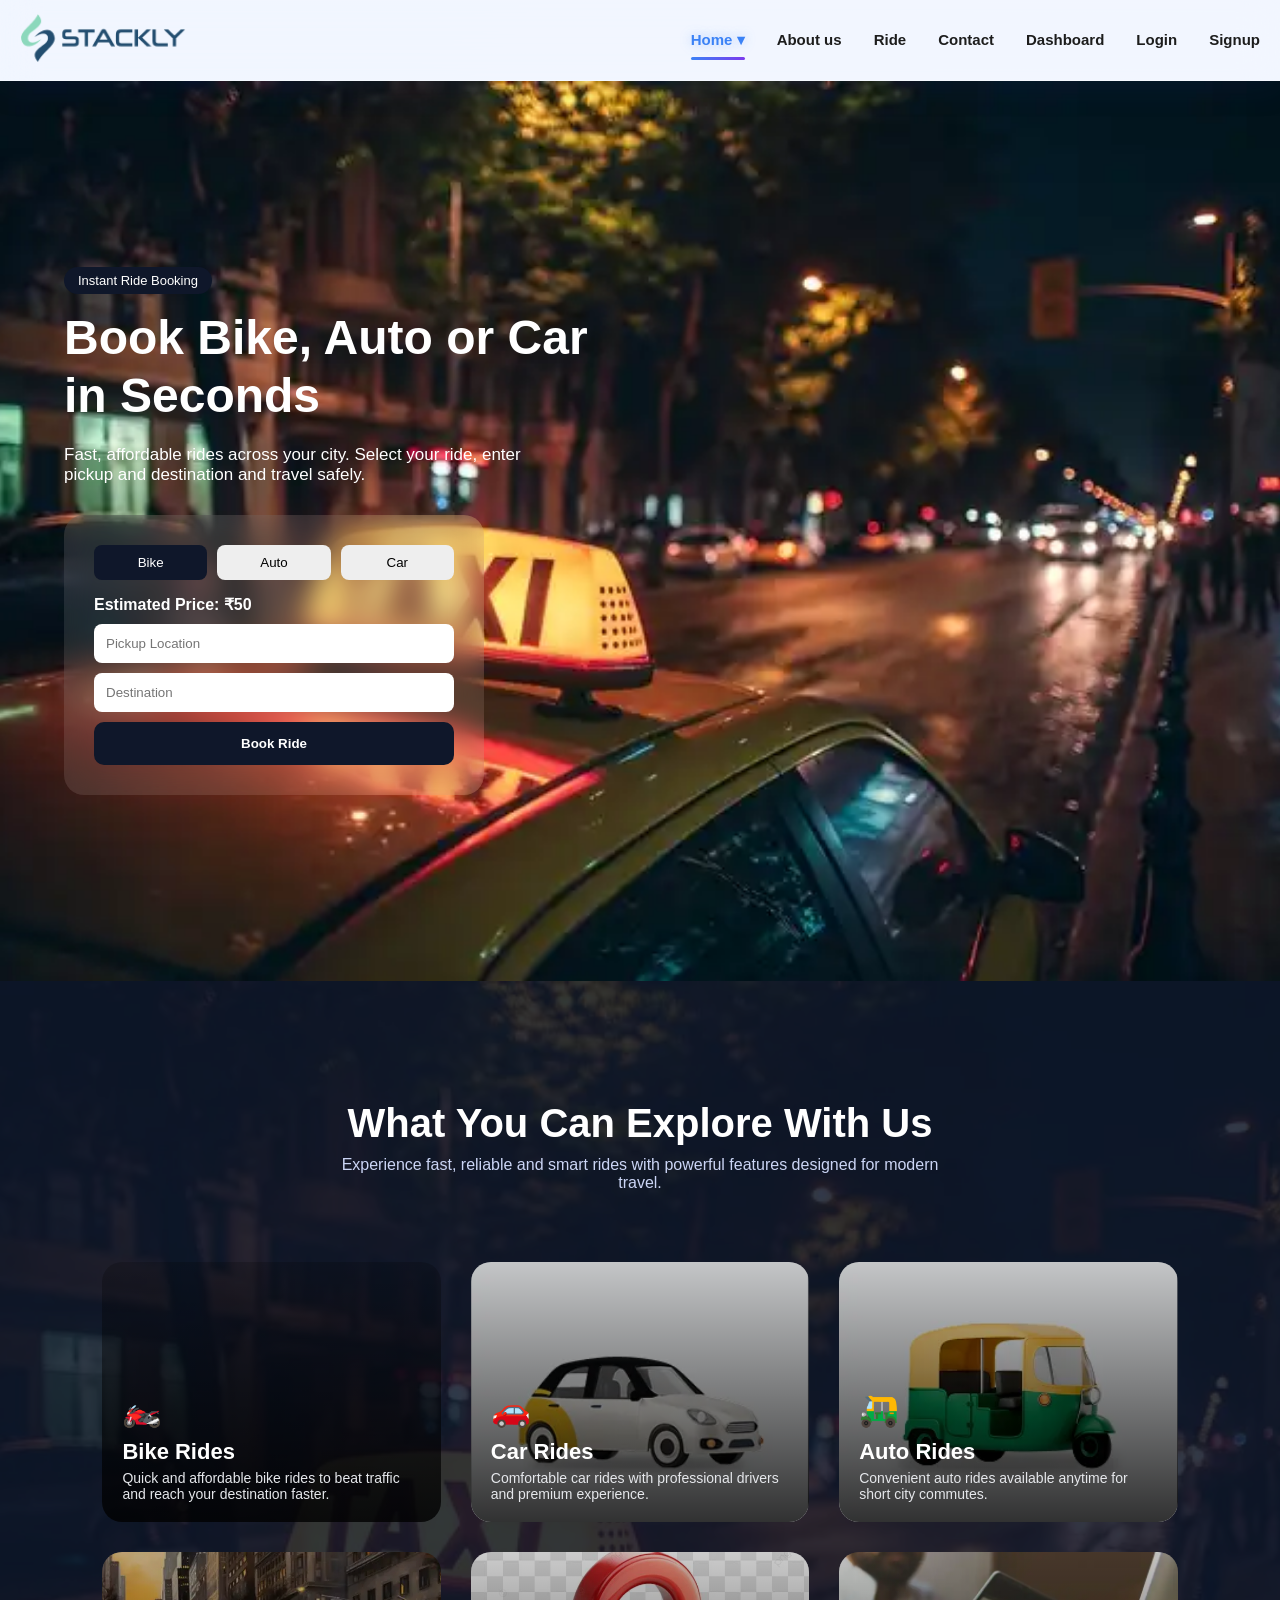
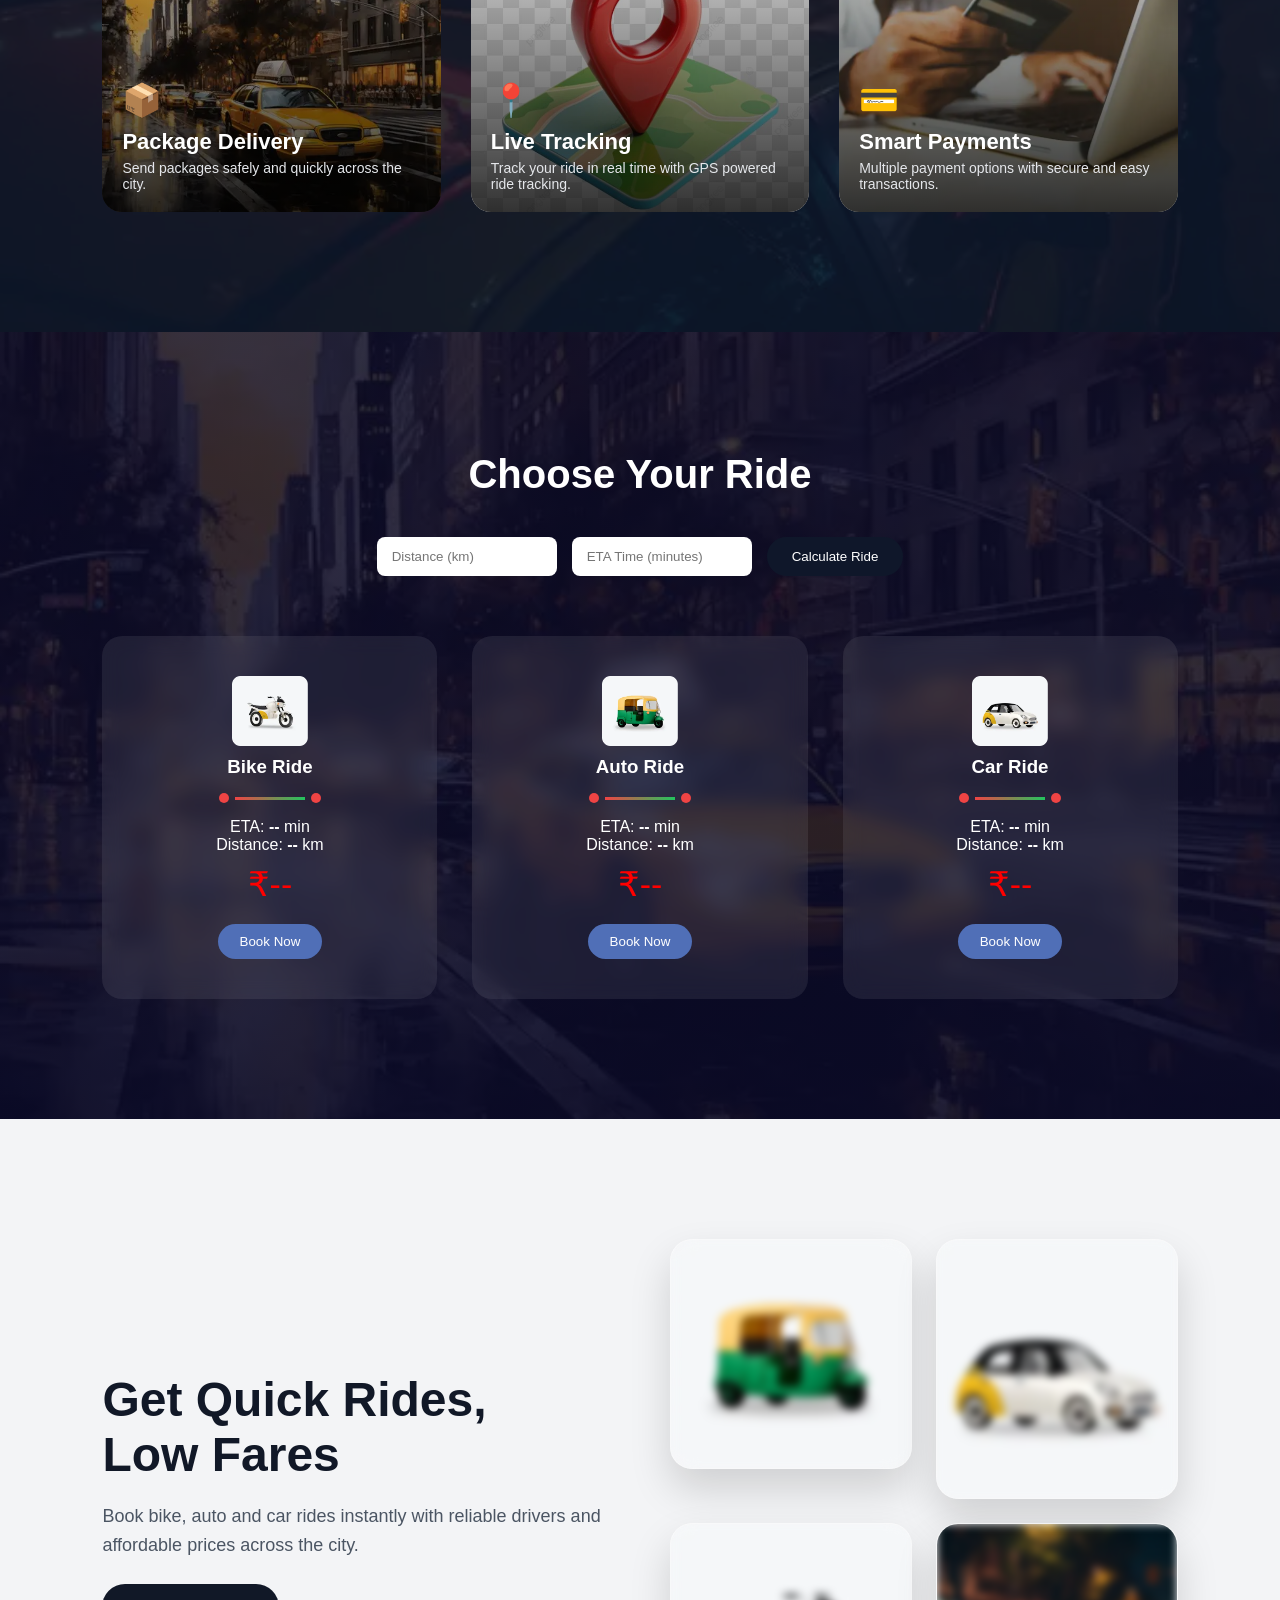
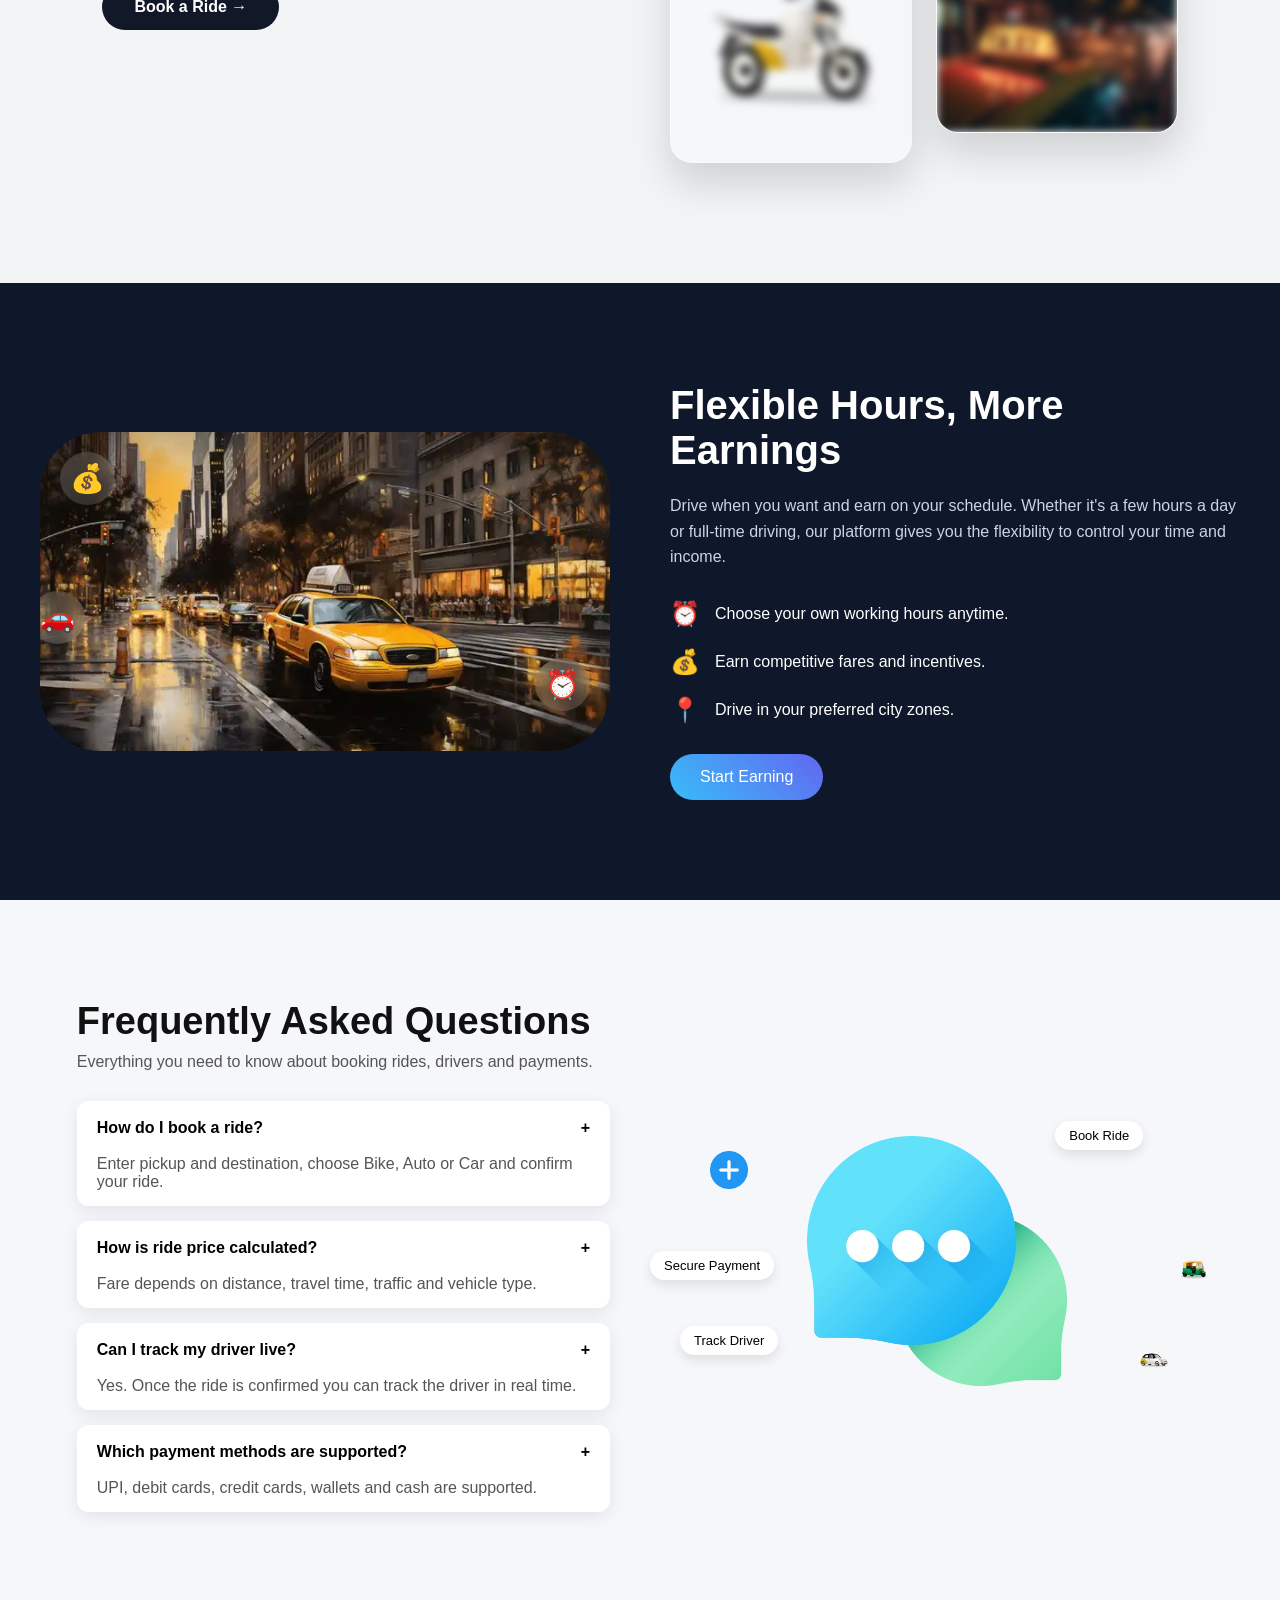
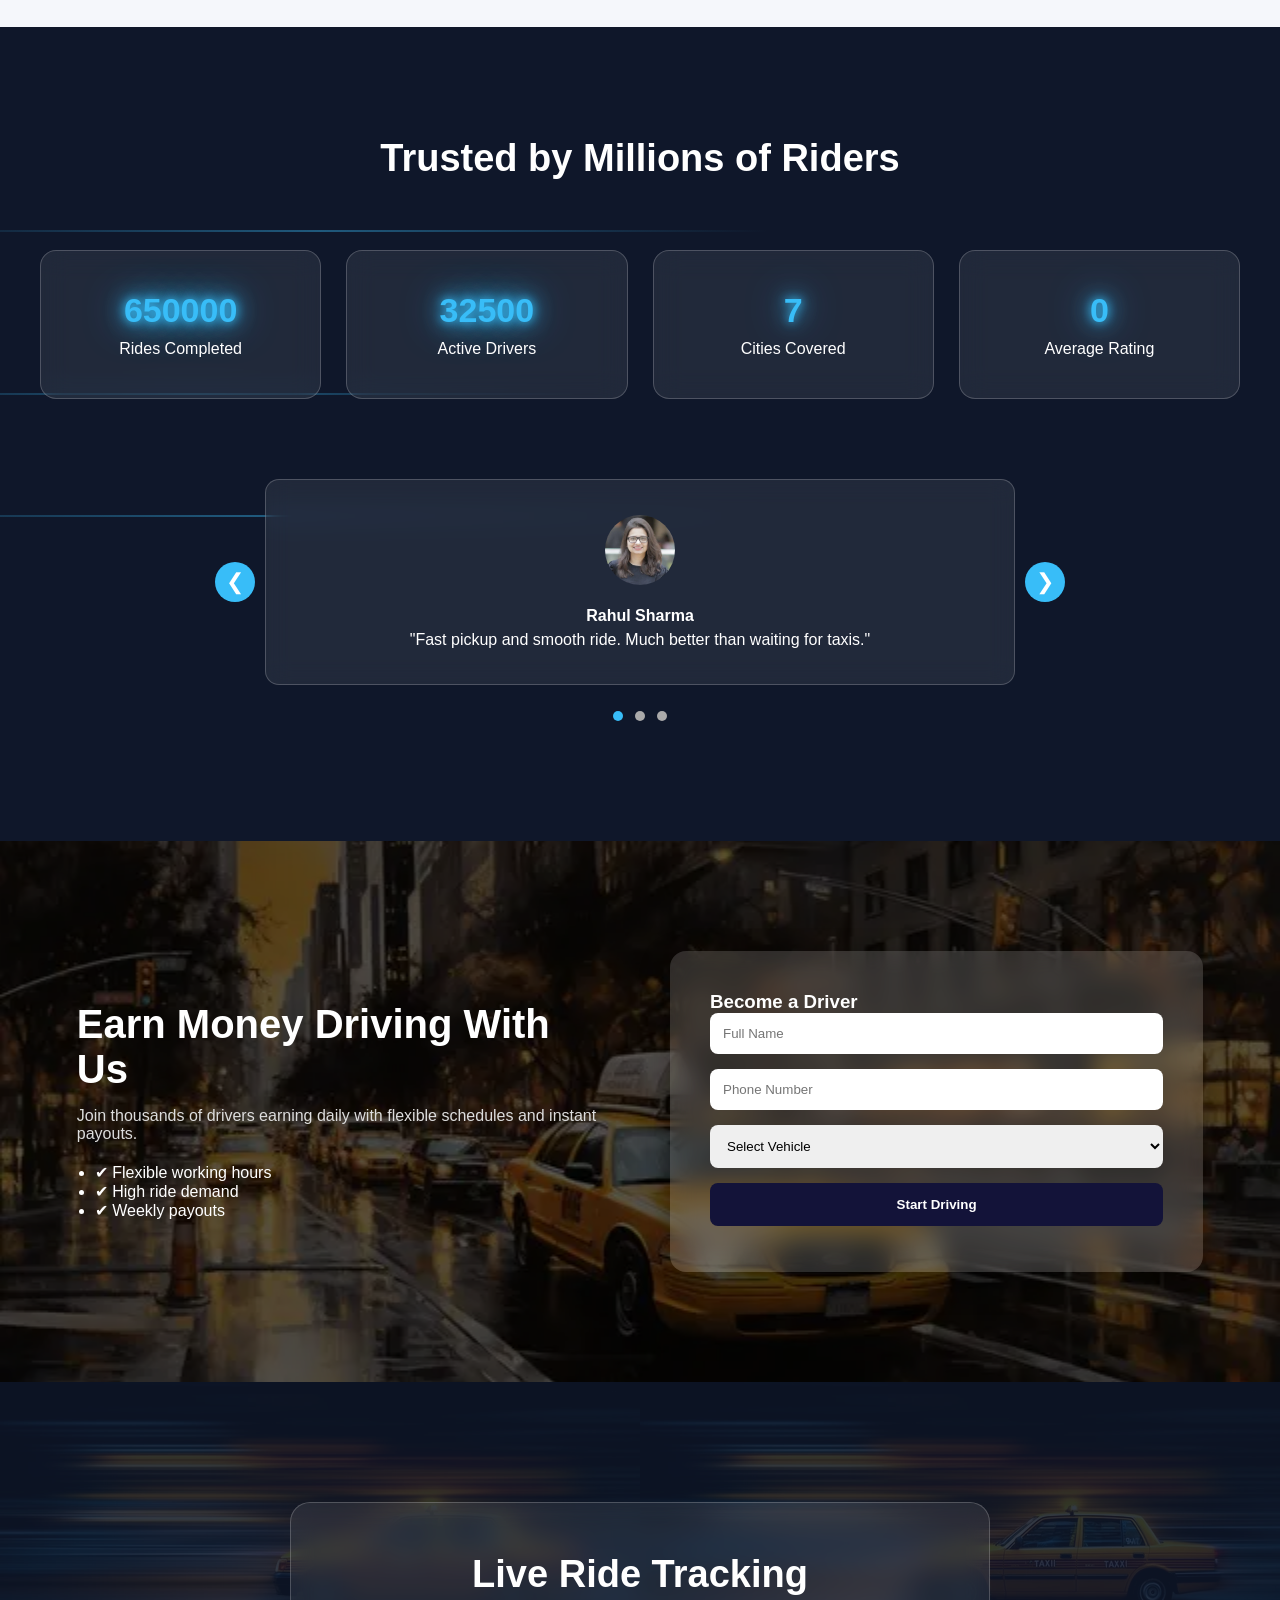
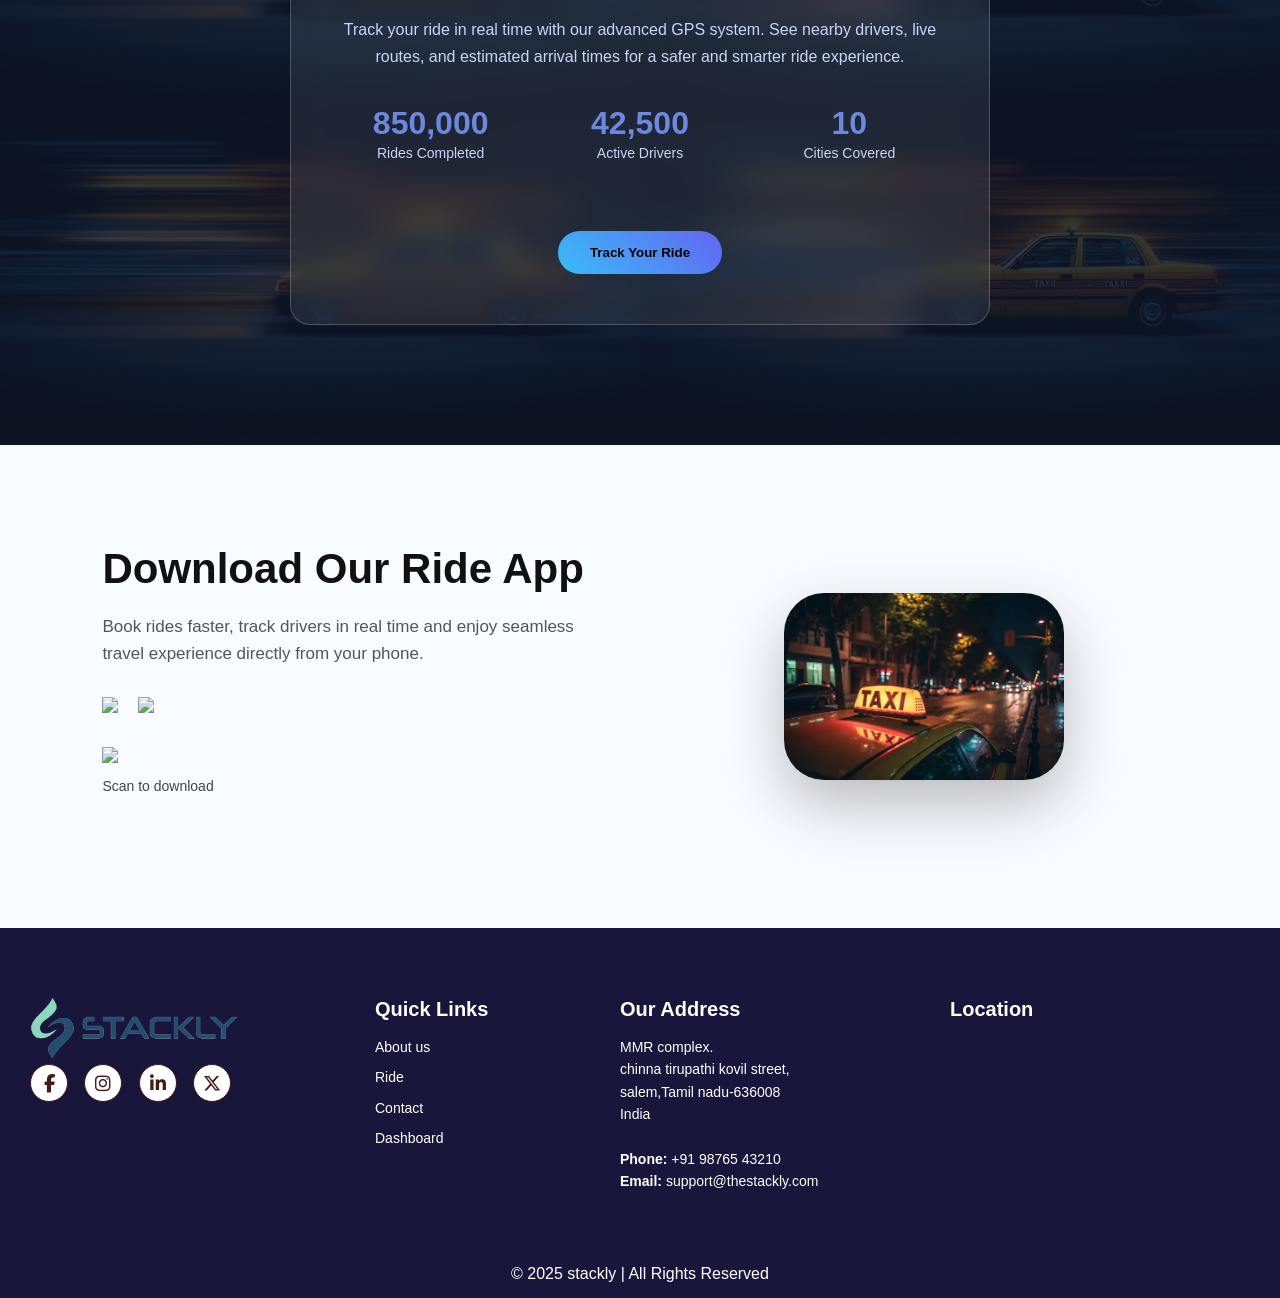
==== commit 68ad22b2: "Add files via upload" ====
--- a/index.html
+++ b/index.html
@@ -45,12 +45,6 @@
 <li><a href="./dashboard.html">Dashboard</a></li>
 <li><a href="./login.html">Login</a></li>
 <li><a href="./signup.html">Signup</a></li>
-<!-- <li class="nav-buttons"> -->
-
-
-<!-- <a href="login.html" class="login-btn">Login</a>
-<a href="signup.html" class="signup-btn">Sign Up</a> -->
-
 </li>
 
 </ul>
@@ -293,12 +287,6 @@
 justify-content:center;
 }
 
-.urx-video{
-width:100%;
-max-width:520px;
-border-radius:20px;
-box-shadow:0 10px 30px rgba(0,0,0,0.5);
-}
 
 /* LOAD ANIMATION */
 
--- a/style.css
+++ b/style.css
@@ -1,298 +1,255 @@
-/* GLOBAL */
-
+/* ===== PREMIUM GLASS NAVBAR ===== */
 *{
     margin:0;
     padding:0;
     box-sizing:border-box;
+}
+
+body{
+    min-height:200vh;
     font-family:"Segoe UI",sans-serif;
-    }
-    
-    body{
-    min-height:200vh;
-    background:#f5f7fb;
-    transition:0.4s;
-    }
-    
-    /* DARK MODE */
-    
-    body.dark{
-    background:#18173b;
-    color:white;
-    }
-    
-    /* HEADER */
-    
-    .header{
-    
+    background:linear-gradient(135deg,#eef4ff,#f7f9ff);
+}
+
+/* HEADER */
+.header{
     position:sticky;
     top:0;
     width:100%;
-    z-index:1000;
-    
-    background:rgba(255,255,255,0.75);
-    backdrop-filter:blur(14px);
-    
-    border-bottom:1px solid rgba(0,0,0,0.05);
-    
-    transition:all .35s ease;
-    
-    }
-    
-    /* SHRINK NAVBAR */
-    
-    .header.shrink{
-    box-shadow:0 5px 20px rgba(0,0,0,0.08);
-    }
-    
-    /* NAV CONTAINER */
-    
-    .nav-container{
-    
-    max-width:1300px;
+    z-index:9999;
+    padding:14px 20px;
+
+    background:rgba(255,255,255,0.18);
+    backdrop-filter:blur(18px);
+    -webkit-backdrop-filter:blur(18px);
+
+    border-bottom:1px solid rgba(255,255,255,0.25);
+    box-shadow:0 8px 32px rgba(31,38,135,0.12);
+
+    animation:slideDown .7s ease;
+}
+
+@keyframes slideDown{
+    from{
+        opacity:0;
+        transform:translateY(-30px);
+    }
+    to{
+        opacity:1;
+        transform:translateY(0);
+    }
+}
+
+.nav-container{
+    max-width:1350px;
     margin:auto;
-    
     display:flex;
     align-items:center;
     justify-content:space-between;
-    
-    padding:18px 20px;
-    transition:.3s;
-    
-    }
-    
-    .header.shrink .nav-container{
-    padding:10px 20px;
-    }
-    
-    /* LOGO */
-    
-    .logo img{
-    
-    height:45px;
-    transition:0.3s;
-    
-    }
-    
-    .header.shrink .logo img{
-    height:36px;
-    }
-    
-    /* NAV MENU */
-    
-    .nav-menu{
+}
+
+/* LOGO */
+.logo img{
+    height:48px;
+    transition:.4s;
+}
+
+.logo img:hover{
+    transform:scale(1.08) rotate(2deg);
+}
+
+/* MENU */
+.nav-menu{
+    list-style:none;
     display:flex;
     align-items:center;
-    gap:35px;
-    list-style:none;
-    }
-    
-    /* LINKS */
-    
-    .nav-menu a{
-    
+    gap:32px;
+}
+
+.nav-menu li{
     position:relative;
+}
+
+.nav-menu a{
     text-decoration:none;
-    color:#333;
+    color:#1d1d1d;
     font-size:15px;
-    font-weight:500;
-    
-    padding-bottom:6px;
-    
-    }
-    
-    body.dark .nav-menu a{
-    color:#ddd;
-    }
-    
-    /* HOVER UNDERLINE */
-    
-    .nav-menu a::after{
-    
+    font-weight:600;
+    padding:8px 0;
+    position:relative;
+    transition:.35s;
+}
+
+/* Premium underline */
+.nav-menu a::after{
     content:"";
     position:absolute;
-    
     left:0;
-    bottom:0;
-    
-    width:0%;
-    height:2px;
-    
-    background:#18173b;
-    
-    transition:0.35s;
-    
-    }
-    
-    .nav-menu a:hover::after{
+    bottom:-4px;
+    width:0;
+    height:3px;
+    border-radius:20px;
+    background:linear-gradient(90deg,#3b82f6,#7c3aed);
+    transition:.35s;
+}
+
+.nav-menu a:hover{
+    color:#3b82f6;
+}
+
+.nav-menu a:hover::after,
+.nav-menu a.active::after{
     width:100%;
-    }
-    
-    /* ACTIVE */
-    
-    .nav-menu a.active{
-        color:white;
-    color:#18173b;
-    font-weight:600;
-    }
-    
-    .nav-menu a.active::after{
-    width:100%;
-    }
-    
-    /* DROPDOWN */
-    
-    .dropdown{
-    position:relative;
-    }
-    
-    .dropdown-menu{
-    
+}
+
+/* Active link glow */
+.nav-menu a.active{
+    color:#3b82f6;
+    text-shadow:0 0 12px rgba(59,130,246,.4);
+}
+
+/* DROPDOWN */
+.dropdown-menu{
     position:absolute;
-    
-    top:40px;
+    top:120%;
     left:0;
-    
-    background:white;
-    
-    box-shadow:0 10px 30px rgba(0,0,0,0.08);
-    
-    border-radius:8px;
-    
-    width:160px;
-    
+    min-width:180px;
+
+    background:rgba(255,255,255,0.6);
+    backdrop-filter:blur(18px);
+
+    border:1px solid rgba(255,255,255,.3);
+    border-radius:16px;
+
+    box-shadow:0 15px 35px rgba(0,0,0,0.12);
+
     display:none;
-    flex-direction:column;
-    
-    padding:8px 0;
-    
-    }
-    
-    body.dark .dropdown-menu{
-    background:#1e293b;
-    }
-    
-    .dropdown-menu a{
-    padding:10px 15px;
-    font-size:14px;
-    }
-    
-    .dropdown:hover .dropdown-menu{
-    display:flex;
-    }
-    
-    /* BUTTONS */
-    
-    .nav-buttons{
-    display:flex;
-    align-items:center;
-    gap:15px;
-    }
-    
-    /* LOGIN */
-    
-    .login-btn{
-    text-decoration:none;
-    color:#333;
-    font-weight:500;
-    }
-    
-    body.dark .login-btn{
-    color:#ddd;
-    }
-    
-    /* SIGNUP */
-    
-    .signup-btn{
-    background:linear-gradient(to top, #18173b, transparent);  
-    color:white;
-    padding:8px 18px;
-    border-radius:6px;
-    font-size:14px;
-    text-decoration:none;
-    transition:.3s;
-    }
-    
-    .signup-btn:hover{
-    background:linear-gradient(to top, #18173b, transparent);  
-    }
-    
-    /* DARK MODE ICON */
-    
-    .dark-toggle{
-    cursor:pointer;
-    font-size:20px;
-    }
-    
-    /* MOBILE */
-    
-    .menu-toggle{
+    overflow:hidden;
+    animation:dropdownAnim .35s ease;
+}
+
+@keyframes dropdownAnim{
+    from{
+        opacity:0;
+        transform:translateY(12px);
+    }
+    to{
+        opacity:1;
+        transform:translateY(0);
+    }
+}
+
+.dropdown-menu a{
+    display:block;
+    padding:14px 18px;
+}
+
+.dropdown-menu a:hover{
+    background:rgba(255,255,255,.4);
+}
+
+.dropdown:hover .dropdown-menu{
+    display:block;
+}
+
+/* Hamburger */
+.menu-toggle{
     display:none;
     font-size:28px;
     cursor:pointer;
-    }
-    
-    /* MOBILE RESPONSIVE */
-    
-    @media (max-width:900px){
-    
+    transition:.3s;
+}
+
+.menu-toggle:hover{
+    transform:rotate(90deg);
+}
+
+/* Tablet */
+@media (max-width:992px){
+
     .menu-toggle{
-    display:block;
-    }
-    
+        display:block;
+    }
+
     .nav-menu{
-    
-    position:absolute;
-    
-    top:70px;
-    left:0;
-    
-    width:100%;
-    
-    background:white;
-    
-    flex-direction:column;
-    
-    align-items:flex-start;
-    
-    gap:15px;
-    
-    padding:20px;
-    
-    display:none;
-    
-    box-shadow:0 10px 25px rgba(0,0,0,0.08);
-    
-    }
-    
-    body.dark .nav-menu{
-    background:linear-gradient(to top, #18173b, transparent);  
-    }
-    
+        position:absolute;
+        top:85px;
+        left:15px;
+        right:15px;
+
+        display:none;
+        flex-direction:column;
+        align-items:flex-start;
+        gap:10px;
+        padding:24px;
+
+        border-radius:24px;
+
+        background:rgba(255,255,255,0.5);
+        backdrop-filter:blur(20px);
+
+        box-shadow:0 15px 40px rgba(0,0,0,0.12);
+    }
+
     .nav-menu.active{
-    display:flex;
-    }
-    
+        display:flex;
+        animation:mobileFade .4s ease;
+    }
+
+    @keyframes mobileFade{
+        from{
+            opacity:0;
+            transform:translateY(-15px);
+        }
+        to{
+            opacity:1;
+            transform:translateY(0);
+        }
+    }
+
+    .nav-menu li{
+        width:100%;
+    }
+
+    .nav-menu a{
+        width:100%;
+        display:block;
+        padding:12px 0;
+    }
+
     .dropdown-menu{
-    position:relative;
-    top:0;
-    box-shadow:none;
-    padding-left:15px;
-    }
-    
+        position:static;
+        display:none;
+        width:100%;
+        margin-top:8px;
+        box-shadow:none;
+        background:rgba(255,255,255,.7);
+    }
+
+    .dropdown.active .dropdown-menu{
+        display:block;
+    }
+
     .dropdown:hover .dropdown-menu{
-    display:none;
-    }
-    
-    .dropdown.active .dropdown-menu{
-    display:flex;
-    }
-    
-    .nav-buttons{
-    margin-top:10px;
-    }
-    
-    }
-    
+        display:none;
+    }
+}
+
+/* Mobile */
+@media (max-width:576px){
+
+    .header{
+        padding:10px 14px;
+    }
+
+    .logo img{
+        height:40px;
+    }
+
+    .menu-toggle{
+        font-size:24px;
+    }
+}
     
 
 /* ================= FOOTER ================= */
